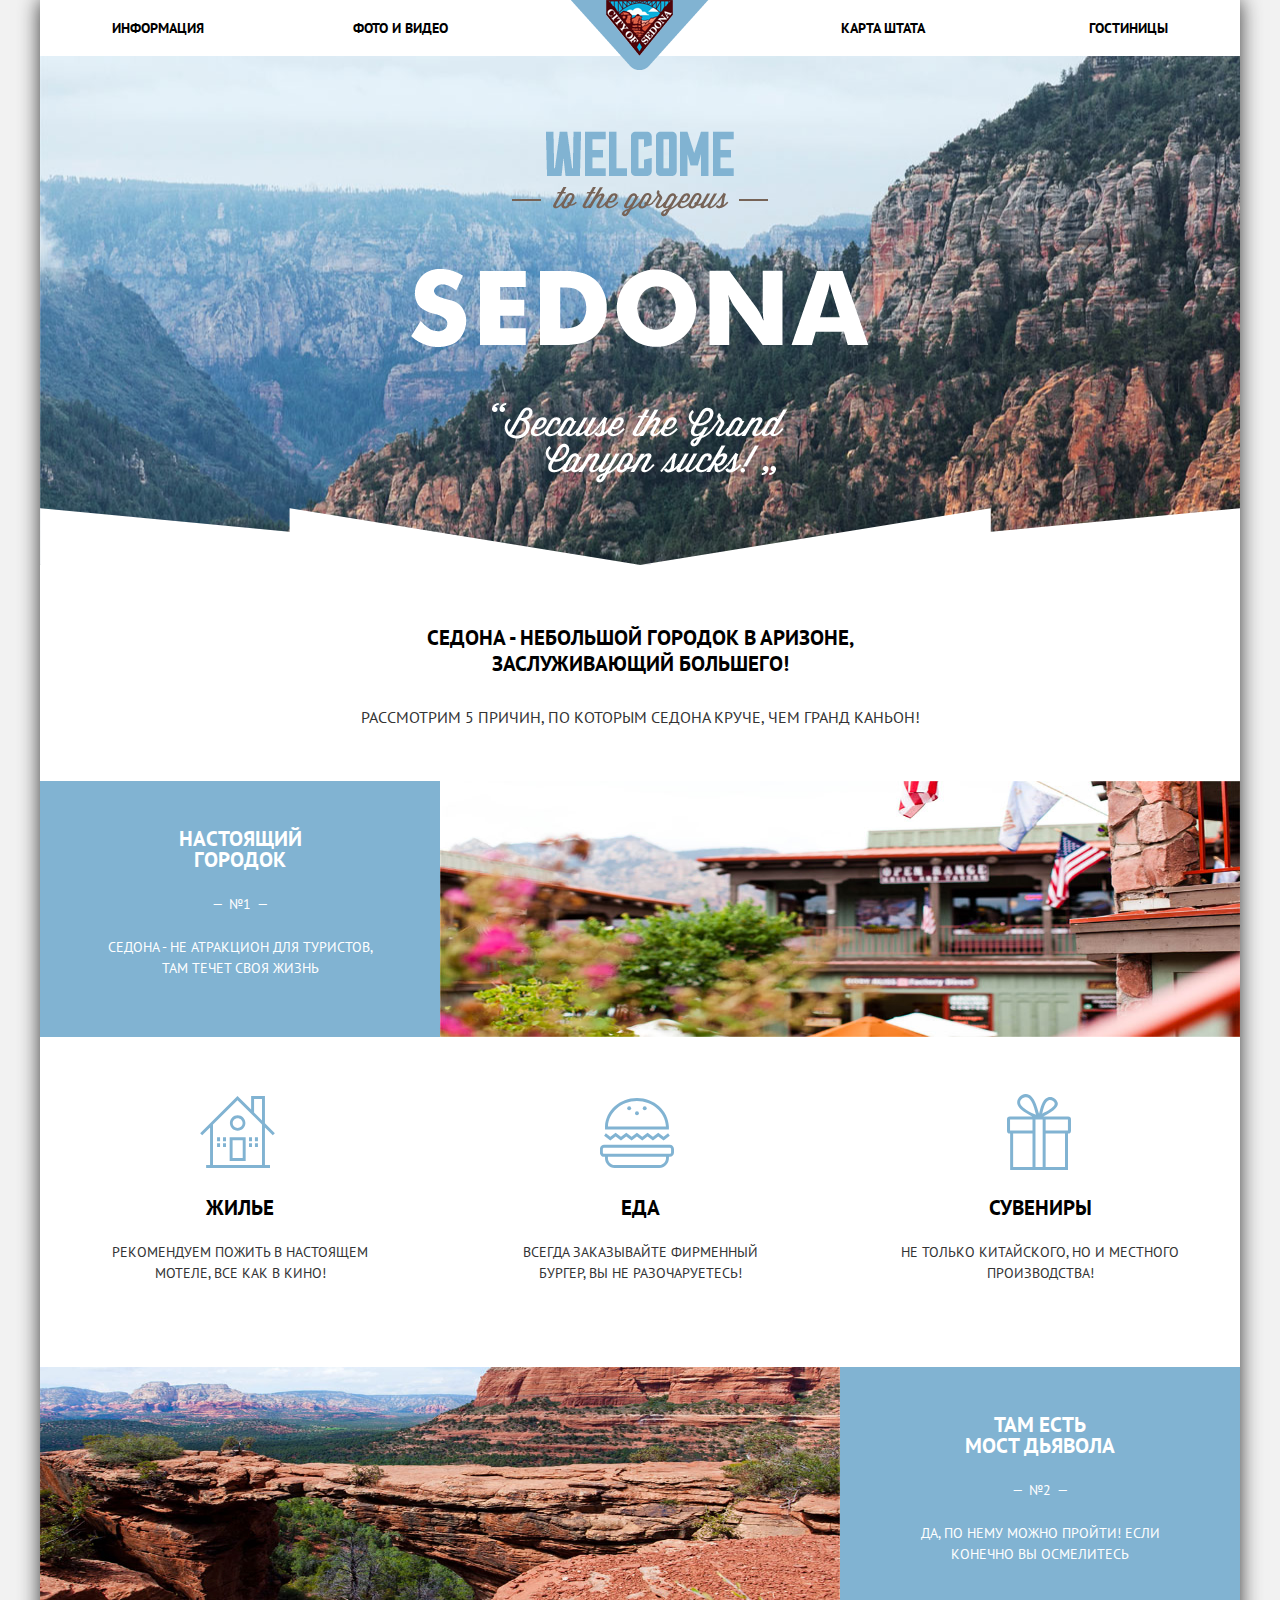
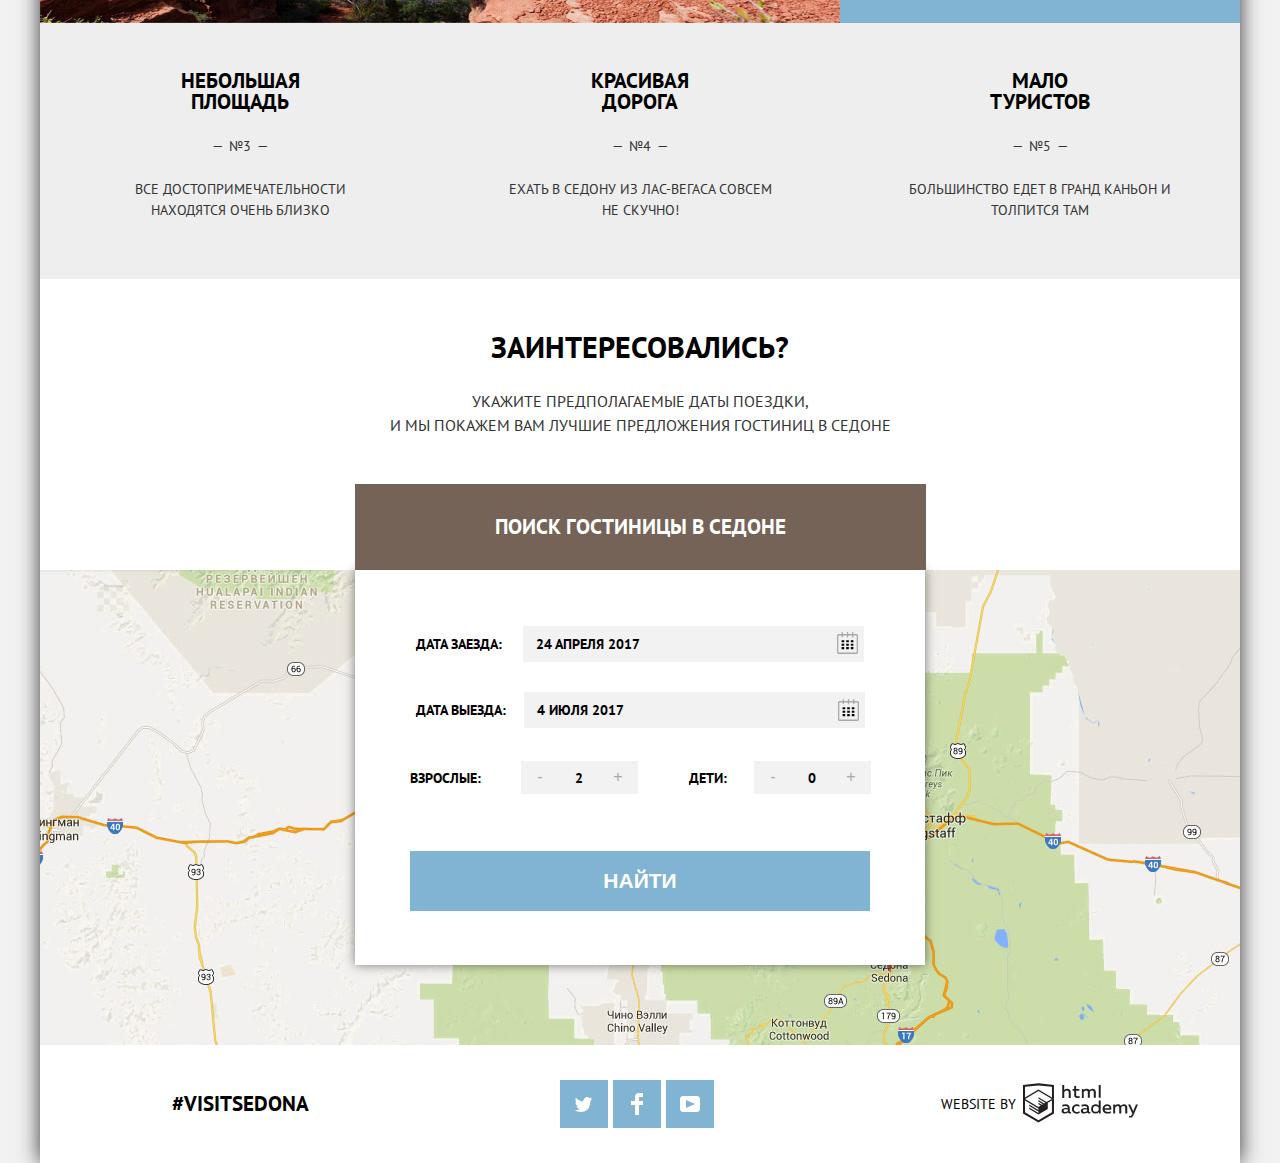
==== index.html @ 823c2bb3 "Исправила ошибки на странице каталога" ====
<!DOCTYPE html>
<html lang="ru">
<html>
    <head>
        <meta charset="utf-8">
        <title>Седона</title>
        <link href="https://fonts.googleapis.com/css?family=PT+Sans:400,700&amp;subset=cyrillic" rel="stylesheet">
        <link href="css/normalize.css" rel="stylesheet">
        <link href="css/style.css" rel="stylesheet">
    </head>
    <body>
        <div class="main-conteiner">
        <header class="main-header">
            <p class="main-logo">
                <a class="logo" href="index.html">
                    <img src="img/logo.png" width="140" height="70" alt="Логотип Седона">
                </a>
            </p>
            <nav class="site-navigation">
                <ul class="site-navigation-list">
                    <li><a href="info.html">Информация</a></li>
                    <li><a  href="foto.html">Фото и видео</a></li>
                    <li><a  href="maps.html">Карта штата</a></li>
                    <li><a href="catalog.html">Гостиницы</a></li>
                </ul>
            </nav>
        </header>
        <main class="main-content-index">
                <section class="banner-index">
                    <h1 class="visually-hidden">Добро пожаловать в Седону</h1>
                    <img src="img/welcome-to-the-sedona.png" width="458" height="352" alt="Добро пожаловать в Седону">
                </section>
                <section class="about-sedona"> 
                     
                         <p class="town">
                        Седона - небольшой городок в Аризоне,
                        заслуживающий большего!
                        </p>
                        <p class="five-reasons">
                        Рассмотрим 5 причин, по которым Седона круче, чем гранд каньон!
                        </p>
                   
                </section>
            </section>               
            <section class="reasons">
                <h2 class="visually-hidden">Причины побывать в Седоне</h2>
            <section class="reason-long-block">
                    <div class="reason-content-block reason-white">
                    
                    <h3 class="reason-name">Наcтоящий <br> городок</h3>
                    <p class="reason-number">&#8212;&#8194;№1&#8194;&#8212;</p>
                    <p class="reason-text">
                    Седона - не атракцион для туристов,
                     там течет своя жизнь
                    </p>
                    
                </div>
                <div class="reason-img-block">
                <img src="img/sedona-town.jpg" width="800" height="256" alt="фото городка Седона">
                </div>
            </section>
            <div class="recommendations-row">
            <section class="recommendation recommendation-accommodation">
                <h3 class="recommendation-name">Жилье</h3> 
                <p class="recommendation-text">
                Рекомендуем пожить в настоящем<br>
                мотеле, все как в кино! 
                </p>
            </section> 
            <section class="recommendation recommendation-food"> 
                <h3 class="recommendation-name">Еда</h3> 
                <p class="recommendation-text">
                  Всегда заказывайте фирменный бургер,
                  вы не разочаруетесь!      
                </p>
            </section>    
            <section class="recommendation recommendation-souvenirs">  
                <h3 class="recommendation-name">Сувениры</h3> 
                <p class="recommendation-text">
                  Не только китайского, но и местного<br>
                  производства!     
                </p>
            </section>
            </div>
            <section class="reason-long-block">
                <div class="reason-img-block">
                <img src="img/bridge.jpg" width="800" height="256" alt="Фото моста дьявола">
                </div>
                <div class="reason-content-block reason-white">
                <h3 class="reason-name">Там есть <br> мост дьявола</h3>
                <p class="reason-number">&#8212;&#8194;№2&#8194;&#8212;</p>
                <p class="reason-text">
                Да, по нему можно пройти! Если конечно
                вы осмелитесь
                </p>
                </div>
            </section>
            <div class="reasons-row">
            <section class="reason-content-block reason-black">
                <h3 class="reason-name">Небольшая <br> площадь</h3>
                <p class="reason-number">&#8212;&#8194;№3&#8194;&#8212;</p>
                <p class="reason-text">
                Все достопримечательности
                находятся  очень близко
                </p>
            </section>
            <section class="reason-content-block reason-black">        
                <h3 class="reason-name">Красивая <br> дорога</h3>
                <p class="reason-number">&#8212;&#8194;№4&#8194;&#8212;</p>
                <p class="reason-text">
                Ехать в Седону из Лас-Вегаса совсем
                не скучно!
                </p>
            </section>
            <section class="reason-content-block reason-black">         
                <h3 class="reason-name">Мало <br> туристов</h3>
                <p class="reason-number">&#8212;&#8194;№5&#8194;&#8212;</p>
                <p class="reason-text">
                Большинство едет в Гранд Каньон и
                толпится там
                </p>
            </section>
            </div>
            </section>
            <section class="hotel-search">
                <div class="hotel-search-block-one">
                <p class="hotel-search-title">Заинтересовались?</p>
                <p class="hotel-search-text">Укажите предполагаемые даты поездки,<br> и мы покажем вам лучшие предложения гостиниц в Седоне</p>
                <a class="hotel-search-button" href="#">Поиск гостиницы в Седоне</a>
                </div>

                
                <div class="hotel-search-block-two">
                <form class="hotel-search-form" action="#" method="get">
                <div class="date-from">
                
                        <label class="hotel-search" for="search-date-from">Дата заезда:</label>
                        <input type="text" id="search-date-from" name="date-from" value="24 апреля 2017">
                        
                        <button class="calendar" type="button">
                        <svg xmlns="http://www.w3.org/2000/svg" width="21" height="22" viewBox="0 0 21 22"><path class="icon-calendar" d="M19.251 2.025h-2.845V.648c0-.381-.294-.689-.656-.689-.363 0-.656.308-.656.689v1.377h-3.938V.648c0-.381-.294-.689-.655-.689-.363 0-.657.308-.657.689v1.377H5.906V.648c0-.381-.294-.689-.656-.689-.363 0-.657.308-.657.689v1.377H1.75C.784 2.025 0 2.847 0 3.862v16.302C0 21.179.784 22 1.75 22h17.501c.966 0 1.749-.821 1.749-1.836V3.862c0-1.015-.783-1.837-1.749-1.837zm.437 18.139a.448.448 0 0 1-.437.459H1.75a.45.45 0 0 1-.438-.459V3.862a.45.45 0 0 1 .438-.459h2.844v1.378c0 .381.294.689.657.689.362 0 .656-.308.656-.689V3.403h3.938v1.378c0 .381.294.689.657.689.361 0 .655-.308.655-.689V3.403h3.938v1.378c0 .381.293.689.656.689.362 0 .656-.308.656-.689V3.403h2.845c.241 0 .437.206.437.459v16.302z"/><path d="M4.594 8.225h2.625v2.066H4.594zM4.594 11.668h2.625v2.067H4.594zM4.594 15.112h2.625v2.066H4.594zM9.188 15.112h2.625v2.066H9.188zM9.188 11.668h2.625v2.067H9.188zM9.188 8.225h2.625v2.066H9.188zM13.781 15.112h2.625v2.066h-2.625zM13.781 11.668h2.625v2.067h-2.625zM13.781 8.225h2.625v2.066h-2.625z"/></svg>
                        </button>
                 </div>   
                    <div class="date-to">
                        <label class="hotel-search" for="search-date-to">Дата выезда:</label>
                        <input type="text" id="search-date-to" name="date-to" value="4 июля 2017">
                        
                         <button class="calendar" type="button">
                        <svg xmlns="http://www.w3.org/2000/svg" width="21" height="22" viewBox="0 0 21 22"><path class="icon-calendar" d="M19.251 2.025h-2.845V.648c0-.381-.294-.689-.656-.689-.363 0-.656.308-.656.689v1.377h-3.938V.648c0-.381-.294-.689-.655-.689-.363 0-.657.308-.657.689v1.377H5.906V.648c0-.381-.294-.689-.656-.689-.363 0-.657.308-.657.689v1.377H1.75C.784 2.025 0 2.847 0 3.862v16.302C0 21.179.784 22 1.75 22h17.501c.966 0 1.749-.821 1.749-1.836V3.862c0-1.015-.783-1.837-1.749-1.837zm.437 18.139a.448.448 0 0 1-.437.459H1.75a.45.45 0 0 1-.438-.459V3.862a.45.45 0 0 1 .438-.459h2.844v1.378c0 .381.294.689.657.689.362 0 .656-.308.656-.689V3.403h3.938v1.378c0 .381.294.689.657.689.361 0 .655-.308.655-.689V3.403h3.938v1.378c0 .381.293.689.656.689.362 0 .656-.308.656-.689V3.403h2.845c.241 0 .437.206.437.459v16.302z"/><path d="M4.594 8.225h2.625v2.066H4.594zM4.594 11.668h2.625v2.067H4.594zM4.594 15.112h2.625v2.066H4.594zM9.188 15.112h2.625v2.066H9.188zM9.188 11.668h2.625v2.067H9.188zM9.188 8.225h2.625v2.066H9.188zM13.781 15.112h2.625v2.066h-2.625zM13.781 11.668h2.625v2.067h-2.625zM13.781 8.225h2.625v2.066h-2.625z"/></svg>
                        </button>
                
                </div>
                <div class="form-quantity">
                    
                        
                        <div class="quantity-block-left">
                        <label class="adults-form" for="adults">Взрослые:</label>
                        <button class="quantity-button">-</button>
                        <input type="text" name="adults-quantity-form" id="adults" value="2">
                        <button class="quantity-button">+</button>
                        </div>

                        <div class="quantity-block-right">
                        <label class="children-form" for="children">Дети:</label>
                        <button class="quantity-button">-</button>
                        <input type="text" name="children-quantity-form" id="children" value="0">
                        <button class="quantity-button">+</button>
                        </div>
                 </div>
                 <div class="form-button">  
                    <button class="search" type="button">Найти</button>
                    </div>
                </form>
                
                
            </section>
        
        </main>
       <footer class="main-footer site-footer">
            <p class="footer-hashtag site-footer-column">
                <a class="hashtag" href="#">#visitsedona</a>
            </p>
            <div class="footer-social site-footer-column">
                <ul class="footer-social-list">
                    <li class="footer-social-list-tw">
                        <a class="social" href="#">
                            <span class="visually-hidden">Твиттер</span>
                            <svg xmlns="http://www.w3.org/2000/svg" xmlns:xlink="http://www.w3.org/1999/xlink" width="17" height="15" viewBox="0 0 17 15"><image overflow="visible" width="17" height="15"/><path class="social-icon" fill="#FFF" d="M10.95.144c1.685-.496 2.984.27 3.577 1.179.673-.231 1.331-.481 2.011-.708a2.345 2.345 0 0 1-.857 1.768c.685.17 1.304-.491 1.304-.491-.169 1-1.006 1.788-1.563 2.024-.231 6.75-3.175 11.217-10.077 11.082h-.446c-.41 0-4.164-.46-4.898-1.887 2.271.196 3.893-.422 4.693-1.177-.96-.3-2.679-.477-2.979-2.95.349.106.564.228 1.19.119C1.705 8.247.374 7.53.448 5.33c.285.328 1.067.536 1.34.472C1.085 5.561-.182 2.442.894.85c1.818 1.854 3.735 3.606 7.152 3.773C8.254 2.33 9.183.793 10.95.144z"/>
                            </svg>
                        </a>
                    </li>
                    <li class="footer-social-list-fb">
                        <a class="social" href="#">
                            <span class="visually-hidden">Фейсбук</span>
                            <svg xmlns="http://www.w3.org/2000/svg" width="12" height="22" viewBox="0 0 12 22"><path class="social-icon" fill="#FFF" d="M12 4V0H8a4 4 0 0 0-4 4v4H0v4h4v10h4V12h4V8H8V4h4z"/>
                            </svg>
                        </a>
                    </li>
                    <li class="footer-social-list-yt">
                        <a class="social" href="#">
                            <span class="visually-hidden">Ютьюб</span>
                            <svg xmlns="http://www.w3.org/2000/svg" xmlns:xlink="http://www.w3.org/1999/xlink" width="20" height="16" viewBox="0 0 20 16"><image overflow="visible" width="20" height="16"/><path class="social-icon" fill="#FFF" d="M17 0H3C1.35 0 0 1.35 0 3v10c0 1.65 1.35 3 3 3h14c1.65 0 3-1.35 3-3V3c0-1.65-1.35-3-3-3zM6.027 11.998V4.002L15.014 8l-8.987 3.998z"/></svg>
                        </a>
                    </li>
                </ul>
            </div>
            <div class="footer-copyright site-footer-column">
                <p class="footer-copyright-content">website by</p>
                <a class="footer-copyright-link" href="https://htmlacademy.ru">
                    <span class="visually-hidden">htmlacademy</span>
                    <svg id="Layer_1" data-name="Layer 1" xmlns="http://www.w3.org/2000/svg" width="115" height="40" viewBox="0 0 108.08 36.85"><title>logo-htmlacademy-small1</title><path class="logo-htmlacademy" d="M44.61,26.88a2,2,0,0,0,.55-0.1v1.33a3.25,3.25,0,0,1-1.18.21,1.67,1.67,0,0,1-1.67-1,4.84,4.84,0,0,1-3.14,1.08c-1.51,0-2.91-.83-2.91-2.55,0-2.13,2-2.79,3.71-2.79a11.08,11.08,0,0,1,2.17.25v-0.3c0-1-.76-1.77-2.19-1.77a7.42,7.42,0,0,0-3,.64v-1.7a10.21,10.21,0,0,1,3.19-.55c2.36,0,3.81,1.12,3.81,3.65v3a0.54,0.54,0,0,0,.49.59h0.17Zm-6.44-1.13A1.35,1.35,0,0,0,39.63,27h0.11a3.39,3.39,0,0,0,2.41-1V24.58a9.72,9.72,0,0,0-1.81-.21c-1,0-2.16.33-2.16,1.38h0Zm12.36-6.11a5,5,0,0,1,2.57.64V22a4.08,4.08,0,0,0-2.3-.7,2.75,2.75,0,1,0,0,5.49,5,5,0,0,0,2.43-.64v1.71a6.27,6.27,0,0,1-2.76.57A4.21,4.21,0,0,1,46,24.51q0-.21,0-0.41a4.32,4.32,0,0,1,4.18-4.46h0.38Zm12.17,7.24a2,2,0,0,0,.55-0.1v1.33a3.25,3.25,0,0,1-1.18.21,1.67,1.67,0,0,1-1.67-1,4.84,4.84,0,0,1-3.14,1.08c-1.51,0-2.91-.83-2.91-2.55,0-2.13,2-2.79,3.71-2.79a11.08,11.08,0,0,1,2.17.25v-0.3c0-1-.76-1.77-2.19-1.77a7.42,7.42,0,0,0-3,.64v-1.7a10.21,10.21,0,0,1,3.19-.55c2.36,0,3.81,1.12,3.81,3.65v3a0.54,0.54,0,0,0,.49.59h0.17Zm-6.44-1.13A1.35,1.35,0,0,0,57.73,27h0.11a3.39,3.39,0,0,0,2.41-1V24.58a9.72,9.72,0,0,0-1.81-.21c-1.06,0-2.16.33-2.16,1.38h0ZM73,16V28.2H71.35V26.88a3.88,3.88,0,0,1-3.19,1.54,4.4,4.4,0,0,1,0-8.78,3.81,3.81,0,0,1,3,1.3V16H73Zm-4.53,5.22a2.76,2.76,0,1,0,0,5.52A2.86,2.86,0,0,0,71.15,25V23A2.91,2.91,0,0,0,68.49,21.27ZM79,19.64c3.31,0,4.46,2.68,3.92,5.09H76.7c0.21,1.5,1.67,2.11,3.19,2.11a6.11,6.11,0,0,0,2.64-.59v1.6a7.14,7.14,0,0,1-3,.57C77,28.42,74.78,27,74.78,24a4.18,4.18,0,0,1,4-4.39H79Zm0.09,1.54a2.28,2.28,0,0,0-2.44,2.1v0.06H81.3A2,2,0,0,0,79.13,21.18Zm5.73,7V19.87h1.65v1a3.81,3.81,0,0,1,2.78-1.27A2.86,2.86,0,0,1,91.89,21a4.12,4.12,0,0,1,2.91-1.33A3.06,3.06,0,0,1,98,23V28.2h-1.9V23.05a1.59,1.59,0,0,0-1.42-1.75H94.42a2.8,2.8,0,0,0-2.07,1.12V28.2h-1.9V23.05A1.59,1.59,0,0,0,89,21.31H88.8a3,3,0,0,0-2.21,1.29v5.63H84.86Zm21.31-8.33h1.9l-3.91,9.46c-0.9,2.17-2.09,2.86-3.35,2.86a4.76,4.76,0,0,1-1.1-.14V30.46a2.86,2.86,0,0,0,.85.12c0.9,0,1.58-.64,2.07-1.9l0.17-.42-4-8.4h2l2.86,6.29ZM38.73,1.46V6.22a3.81,3.81,0,0,1,2.7-1.14,3.25,3.25,0,0,1,3.44,3.4v5.15H43V8.72a1.81,1.81,0,0,0-1.61-2h-0.3a2.93,2.93,0,0,0-2.32,1.39v5.52h-1.9V1.46h1.9ZM49.94,2.31v3h3V6.91h-3v3.81c0,1.1.5,1.46,1.58,1.46a4.49,4.49,0,0,0,1.69-.33v1.6A6.8,6.8,0,0,1,51,13.8a2.55,2.55,0,0,1-2.86-2.74V6.89H46.58V5.26h1.5V2.74Zm5.4,11.31V5.28H57v1A3.81,3.81,0,0,1,59.77,5a2.86,2.86,0,0,1,2.6,1.33A4.12,4.12,0,0,1,65.28,5,3.06,3.06,0,0,1,68.44,8.4v5.21h-1.9V8.46a1.59,1.59,0,0,0-1.42-1.75H64.89a2.8,2.8,0,0,0-2.07,1.12v5.78h-1.9V8.46A1.59,1.59,0,0,0,59.5,6.71H59.27A3,3,0,0,0,57.06,8v5.63H55.34ZM71.17,1.45H73V13.6H71.17V1.45ZM14.71,0H14.55L0,1.54V28.21l14.55,8.66,14.55-8.66V1.54Zm12.5,27.1L14.55,34.64,1.9,27.12V16.18l12.59,7.5V25L5.86,19.9v1.31l8.68,5.21v1.39L5.87,22.65V24l8.68,5.21,8.75-5.24V18.31L27.2,16V27.12Zm0-12.53-3.48,2-1.6,1L14.51,13v1.31L21,18.23H21l-0.14.09-1,.54-5.37-3.2V17l4.24,2.52-1,.67-3.2-1.9v1.31l2.1,1.24L14.5,22.1,2,14.65,14.51,7.11Zm0-1.32L14.49,5.76,1.91,13.25v-10L14.56,1.92,27.21,3.25v10h0Z" transform="translate(0 -0.02)" fill="#231f20"/>
                    </svg>
                </a>
                
            </div>
        </footer>
    </div>
  </body>
</html>
---- css/style.css ----
body {
    margin: 0;
    padding: 0;

	font-family: 'PT Sans', 'Arial', sans-serif;
	font-size: 14рх;
	line-height: 18px;
	font-weight: 400;
	color: rgb(51, 51, 51);
	text-transform: uppercase;
	text-align: center;

	background-color: rgb(242, 242, 242);
}

a {
    text-decoration: none;
}

img {
  max-width: 100%;
  /*height: auto;*/
  margin: 0;
  padding: 0;
}

.main-conteiner {
    width: 1200px;
    margin: 0 auto;
    position: relative;
    background-color: rgb(255, 255, 255);
    box-shadow: 0 0 20px 0 rgb(51, 51, 51)
 }

 .catalog-conteiner {
    width: 1200px;
    margin: 0 auto;
    background-color: rgb(255, 255, 255);
    box-shadow: 0 0 20px 0 rgb(51, 51, 51)
 }

.visually-hidden {
	position: absolute;
	width: 1px;
	height: 1px;
	margin: -1px;
	border: 0;
	padding: 0;
	clip: rect(0 0 0 0);
	overflow: hidden;
}

/*index*/
/*header*/
.main-logo {
    width: 138px;
    position: absolute;
    top: 0;
    left: 0;
    right: 0;
    margin: 0 auto;
    z-index: 3;
  } 

.site-navigation {
    font-size: 14px;
    line-height: 21px;
    font-weight: 700;
    color: rgb(0, 0, 0);

    background-color: rgb(255, 255, 255);
}

.site-navigation-list {
	display: flex;
	flex-wrap: wrap;
	justify-content: center;
	align-items: center;
	margin: 0;
	padding: 0 6%;
	font-size: 0;
	list-style: none;
}

.site-navigation-list li {
	display: flex;
	justify-content: center;
	align-items: center;
	font-size: 14px;
	width: 20%;
   height: 56px;
}

.site-navigation-list li:nth-child(2) {
	margin-right: 20%;

}

.site-navigation-list li:nth-child(1),
.site-navigation-list li:nth-child(2) {
	justify-content: flex-start;
}

.site-navigation-list li:nth-child(3),
.site-navigation-list li:nth-child(4) {
	justify-content: flex-end;
}

.site-navigation-list li:nth-child(2) a {
    margin-left: 30px;
}

.site-navigation-list li:nth-child(3) a {
	margin-right: 32px;
}

.site-navigation-list a {
   color: rgb(0, 0, 0);
}


.site-navigation-list a:hover {
	color: rgb(129, 179, 210);
}

.site-navigation-list a:focus {
	color: rgb(129, 179, 210);
}

.site-navigation-list a:active {
    color: rgba(0, 0, 0, 0.5);
}

.menu-item-current a,
.menu-item-current a:hover,
.menu-item-current a:focus,
.menu-item-current a:active {
	color: rgb(118, 99, 87);
}

/*main*/
.main-content-index {
    background-color: rgb(255, 255, 255);
    margin: 0;
}

.banner-index {
	
    position: relative;
    background-image: url("../img/background-index.jpg");
    height: 509px;
    background-color: rgb(129, 179, 210);
    background-position: center;
    background-repeat: no-repeat;
    margin: 0;
	padding: 0;
}

.banner-index img {
	width: 458px;
	height: 352px;
	margin-top: 75px;
}

.banner-index::after {
	content: "";
  
  position: absolute;
  bottom: 0;
  left: 0;
  right: 0;
  margin: 0 auto;
  z-index: 1;
    
  width: 100%;
  height: 57px;
  
  background-image: url("../img/banner-mask.png");
  background-repeat: no-repeat;
  background-position: 0 0;
  
  opacity: 1;
}

.about-sedona {
	display: flex;
	flex-direction: column;
	justify-content: center;
	align-items: center;
	width: 100%;
    background-color: rgb(255, 255, 255);
    padding-top: 60px;
    padding-bottom: 55px;
    padding-right: 300px;
    padding-left: 300px;
    box-sizing: border-box;
   }

.town {
	font-size: 21px;
    line-height: 26px;
    font-weight: 700;
    color: rgb(0, 0, 0);
    margin: 0;
    padding: 0;
    padding-bottom: 31px;
}

.five-reasons {
	margin: 0;
}

.reason-long-block {
	display: flex;
	justify-content: center;
	align-items: center;
	margin: 0;

	padding: 0;
}	

.reason-content-block {
	display: flex;
	flex-direction: column;
	justify-content: center;
	align-items: center;
	margin: 0;
	padding-top: 47px;
	padding-bottom: 47px;
	padding-right: 60px;
	padding-left: 60px;
	width: 400px;
	box-sizing: border-box;

 }

 .reason-number {
 	padding: 0;
 	padding-top: 24px;
 	padding-bottom: 22px;
 }

 .reason-text {
 	margin: 0;
 	padding-bottom: 11px;
 }

.reason-img-block {
	margin: 0;
	padding: 0;
	width: 800px;
	vertical-align: middle;
	width: 800px;
	height: 256px;
}

.reasons-row {
	display: flex;
	justify-content: center;
	align-items: center;
	
}

.reason-white {
	color: rgb(255, 255, 255);
	background-color: rgb(129, 179, 210);
}

.reason-black {
	color: rgb(51, 51, 51);
	background-color: rgb(238, 238, 238);
}

.reason-content-block h3 {
    font-size: 21px;
    line-height: 21px;
    font-weight: 700;
    margin: 0;
}

.reason-black h3 {
	color: rgb(0, 0, 0);
}

.reason-number {
	margin: 0;
	
}

.reason-content-block p {
    font-size: 14px;
    line-height: 21px;
    font-weight: 400;
}

.recommendations-row {
	display: flex;
	justify-content: center;
	align-items: center;
	
	background-color: rgb(255, 255, 255);
}

.recommendation {
	display: flex;
	flex-direction: column;
	justify-content: center;
	align-items: center;
	width: 400px;
	box-sizing: border-box;
	padding-top: 158px;
	padding-bottom: 83px;
	padding-right: 58px;
	padding-left: 58px;
	position: relative;
	
 }

.recommendation h3 {
	
    font-size: 21px;
    line-height: 26px;
    font-weight: 700;
    color: rgb(0, 0, 0);
    margin: 0;
    padding-bottom: 21px;
   
}

.recommendation p {
    font-size: 14px;
    line-height: 21px;
    font-weight: 400;
    color: rgb(51, 51, 51);
    margin: 0;
   
}

.recommendation::before {
	content: "";

    position: absolute;
    top: 57px;
    left: 0;
    right: 0;
    margin: 0 auto;

    width: 80px;
    height: 80px;

  background-repeat: no-repeat;
  background-color:  rgb(255, 255, 255);
}

.recommendation-accommodation::before {
	background-image: url(../img/icon-1.svg);
	margin-top: 2px;
}

.recommendation-food::before {
	background-image: url(../img/icon-3.svg);
	margin-top: 4px;
}

.recommendation-souvenirs::before {
	background-image: url(../img/icon-2.svg);
	margin-left: 167px;
}


/*блок вызова выпадающего меню*/
.hotel-search-block-one {
	display: flex;
	flex-direction: column;
	min-height: 290px;
	margin: 0;
	padding: 0;	
}

.hotel-search-form {
	box-shadow: 0 0 10px rgba(0,0,0,0.5);
}

.hotel-search-title {
	font-size: 30px;
    line-height: 36px;
    font-weight: 700;
	color: rgb(0, 0, 0);
	margin: 0;
	padding-top: 50px;
	padding-bottom: 0;
	
}

.hotel-search-text {
	line-height: 24px;
	margin: 0;
	padding-top: 24px;
	padding-bottom: 47px;

}

.hotel-search-button {
	display: inline-block;
	font-size: 21px;
	line-height: 26px;
	font-weight: 700;
    color: rgb(255, 255, 255);
    background-color: rgb(118, 99, 87);
    padding: 30px 140px; 
    margin: 0 auto;
   
   }

.hotel-search-button:hover {
	background-color: rgb(96, 78, 67);
} 

.hotel-search-button:focus {
	background-color: rgb(96, 78, 67);
} 

.hotel-search-button:active {
	background-color: rgb(80, 62, 51);
}


/*выпадающая форма*/
.hotel-search-block-two {
	background-image: url(../img/map.jpg);
	background-repeat: no-repeat;
	height: 593px;
	margin: 0;
	
}

.hotel-search-form {
	display: flex;
	flex-direction: column;
	justify-content: center;
	align-items: center;
	width: 570px;
	background-color: rgb(255, 255, 255);
	margin: 0 auto;
	padding: 54px;
	padding-top: 56px;
	box-sizing: border-box;
}

.form-button .search {
	color: rgb(255, 255, 255);
	font-size: 21px;
	line-height: 26px;
	font-weight: 700;
	text-transform: uppercase;
	background-color: rgb(129, 179, 210);
    width: 460px;
    height: 60px;
    border: 0;
    margin: 0;
   
}

.form-button .search:hover {
	color: rgb(255, 255, 255);
	background-color: rgb(102, 158, 192);
    width: 430px;
    height: 60px;
    border: transparent;
}

.form-button .search:focus {
	color: rgb(255, 255, 255);
	background-color: rgb(102, 158, 192);
    width: 430px;
    height: 60px;
    border: transparent;
}

.form-button .search:active {
	color: rgba(255, 255, 255, 0.5);
	background-color: rgb(84, 150, 189);
    width: 430px;
    height: 60px;
    border: transparent;
}

.date-from input,
.date-to input {
	width: 341px;
	height: 36px;
    font: inherit;
    font-size: 14px;
    line-height: 26px;
    font-weight: 700;
    color: rgb(0, 0, 0);

    border: none;
}

.date-to {
	position: relative;
	padding-top: 30px;
    padding-bottom: 33px;
}

.form-quantity {
	display: flex;
	padding-bottom: 57px;
}

.hotel-search-form label {
	 font: inherit;
    font-size: 14px;
    line-height: 26px;
    font-weight: 700;
    color: rgb(0, 0, 0);
}

.hotel-search-form input[type="text"] {
	font: inherit;
	font-size: 14px;
	line-height: 26px;
	font-weight: 700;
	text-transform: uppercase;
    color: rgb(0, 0, 0);
    padding-left: 13px;
    box-sizing: border-box;

	background-color: rgb(242, 242, 242);
	
}

.date-from {
	position: relative;
	margin: 0;
}

.date-from label {
	padding-right: 17px;
}

.date-to label {
	padding-right: 14px;
}

.date-from button {
	width: 21px;
    height: 22px;
    background-color: transparent;
    border: transparent;
    position: absolute;
    right: 12px;
    top: 5px;
}


.date-to button {
	width: 21px;
    height: 22px;
    background-color: transparent;
    border: transparent;
    position: absolute;
    right: 12px;
    top: 36px;
}

.hotel-search-form input[type="text"]:hover {
    font: inherit;
    font-weight: 700;
    line-height: 26px;
    text-transform: uppercase;
    color: rgb(0, 0, 0);

    background-color: rgb(235, 235, 235);
    border: transparent;
}

.hotel-search-form input[type="text"]:focus {
    font: inherit;
    font-weight: 700;
    line-height: 26px;
    text-transform: uppercase;
    color: rgb(0, 0, 0);

    background-color: rgb(235, 235, 235);
    border: transparent;
}

.hotel-search-form input[type="text"]:active {
    font: inherit;
    line-height: 26px;
    font-weight: 700;
    text-transform: uppercase;
    color: rgb(0, 0, 0);

    background-color: rgb(255, 255, 255);
    border: 2px solid rgb(229, 229, 229);
}

.form-quantity input {
    width: 39px;
    height: 33px;
    border: none;
    background-color: rgb(242, 242, 242); 
    margin: 0;
}

.form-quantity:hover input,
.form-quantity:focus input,
.form-quantity:active input {
	background-color: rgb(242, 242, 242);
	border: none; 
}

.form-quantity input[type="text"] {
	padding: 0;
	text-align: center;
}

.form-quantity button {
	width: 39px;
    height: 33px;
    border: none;
    background-color: rgb(242, 242, 242);
    margin: 0;
}

.hotel-search-form {
	width: 570px;
	/*min-height: 395px;*/
	margin: 0 auto;

	background-color: rgb(255, 255, 255)
}

.date-from input {
	margin: 0;
	padding: 0
}

.date-to input {
	margin: 0;
	padding: 0;
}


.calendar .icon-calendar {
	fill: rgb(169, 169, 169);
}

.calendar:hover .icon-calendar {
	fill: rgb(0, 0, 0);
}

.calendar:focus .icon-calendar {
	fill: rgb(0, 0, 0);
}

.calendar:active .icon-calendar {
	fill: rgb(129, 179, 210);
}

.form-quantity button {
	color: rgb(169, 169, 169);
}

.form-quantity button:hover {
	color: rgb(0, 0, 0);
}

.form-quantity button:focus {
	color: rgb(0, 0, 0);
}

.form-quantity button:active {
	color: rgb(129, 179, 210);
}

.quantity-block-left {
	display: flex;
	justify-content: center;
	align-items: center;
}

.quantity-block-right {
	display: flex;
	justify-content: center;
	align-items: center;
}

.quantity-block-left label {
    padding-right: 40px;
}

.quantity-block-right label {
	padding-right: 27px;
	padding-left: 51px;
}


/*footer*/
.main-footer {
	position: absolute;
	bottom: 0;
	left: 0;
    right: 0;
    margin: 0 auto;
	
}

.site-footer {
	display: flex;
	justify-content: center;
	align-items: center;
	margin: 0;
	padding: 0;
    color: rgba(0, 0, 0);
    background-color:  rgb(255, 255, 255);
    padding-top: 35px;
    padding-bottom: 35px;
    box-sizing: border-box;
}

.footer-hashtag {
	margin: 0;
}

.footer-hashtag a {
	color: rgb(0, 0, 0);
	font-size: 21px;
	line-height: 26px;
	font-weight: 700;
}

.footer-hashtag a:hover {
	color: rgb(0, 0, 0);
}

.footer-hashtag a:focus {
	color: rgb(0, 0, 0);
}

.footer-hashtag a:active {
	color: rgb(0, 0, 0);
}

.footer-social ul {
   list-style: none;
}

.site-footer-column {
	width: 33%;
}

.footer-social-list {
	display: flex;
	justify-content: center;
	align-items: center;
	margin: 0;
	padding: 0;
}

.social {
	display: flex;
	justify-content: center;
	align-items: center;
	background-color: rgb(129, 179, 210);
    width: 48px;
    height: 48px;
    border: none;
  }

.social-icon {
	fill: rgb(255, 255, 255);
	
}

.social:hover {
    background-color: rgb(102, 158, 192);
}

.social:hover .social-icon {
	fill: rgb(255, 255, 255);
}

.social:focus {
    background-color: rgb(102, 158, 192);
}

.social:focus .social-icon {
	fill: rgb(255, 255, 255);
}

.social:active {
	background-color: rgb(84, 150, 189);
}

.social:active .social-icon {
	fill: rgb(136, 182, 209);
}

.footer-social-list li:nth-child(2) {
	padding-left: 5px;
	padding-right: 5px;
}


.footer-copyright {
	display: flex;
	flex-direction: row;
	justify-content: center;
	align-items: center;
	margin: 0;
	padding: 0;
	margin-left: 7px;
}

.footer-copyright-content {
	font-size: 14px;
	line-height: 26px;
	font-weight: 400;
	margin: 0;
	padding-right: 7px;
}

.logo-htmlacademy {
	fill: rgb(35, 31, 32);
}

.footer-copyright-link:hover .logo-htmlacademy {
	fill: rgb(129, 179, 210);
}

.footer-copyright-link:focus .logo-htmlacademy {
	fill: rgb(129, 179, 210);
}

.footer-copyright-link:active .logo-htmlacademy {
	fill: rgb(189, 187, 181);
}

/*catalog*/
/*фильтры для поиска гостиницы*/
.hotels-filters {
    color: rgb(255, 255, 255);

    background-image: url("../img/background-catalog.jpg");
    height: 217px;
    background-color: rgb(129, 179, 210);
    background-position: center;
    background-repeat: no-repeat;
}

.hotels-filters input[type="checkbox"] {
	display: none;
}

.hotels-filters input[type="checkbox"] + label {
	position: relative;
	cursor: pointer;
	display: flex;
	padding-left: 40px;
	box-sizing: border-box;
	padding-bottom: 25px;
}

.filter-infrastructure legend,
.filter-type-of-accommodation legend {
	padding-bottom: 26px;
	text-align: left;
}

.hotels-filters input[type="checkbox"] + label::before {
	content: "";
	position: absolute;
	top: 0;
	left: 0;
	width: 23px;
	height: 23px;
	background-image: url(../img/checkbox-off.svg);
	background-repeat: no-repeat;
	
}

.hotels-filters input[type="checkbox"]:checked + label::before {
	content: "";
	display: block;
	position: absolute;
	top: 0;
	left: 0;
	width: 27px;
	height: 23px;
	background-image: url(../img/checkbox-on.svg);
	background-repeat: no-repeat;
	
}

.filter {
	display: flex;
	justify-content: flex-start;
	align-items: center;
	margin: 0;
	padding-top: 26px;
	padding-bottom: 30px;
	padding-right: 73px;
	padding-left: 73px;
	box-sizing: border-box;
}

.filter-infrastructure {
	/*display: flex;
	flex-direction: column;*/
	width: 255px;
	margin: 0;
	padding: 0;
}

.filter-type-of-accommodation {
	width: 486px;
	margin: 0;
	padding: 0;
}

.filter-column-left li {
	list-style: none;
	font: inherit;
   
}

.filter-column-center li {
	list-style: none;
	font: inherit;
	
}

.filter-column-left,
.filter-column-center {
	margin: 0;
	padding: 0;
}

.filter fieldset{
	border: transparent;
}

.filter legend {
    font: inherit;
    font-weight: 600;
    font-size: 16px;
    line-height: 21px;
   }

.filter label {
	font: inherit;
    font-size: 14px;
    line-height: 21px;
    font-weight: 400;
}



.filter-option input:hover,
.filter input:focus,
.filter input:active {
    color: rgb(129, 179, 210);
}

.filter-option input:disabled {
   color: rgb(106, 106, 106);
}

.filter-range {
  width: 320px;
  margin: 0; 
  padding: 0;
  color: rgb(255, 255, 255);
  text-transform: uppercase;
  margin-bottom: 25px;
}

.filter-range input[type="text"] + label {
	text-align: center;
	vertical-align: middle;
}

.filter-range legend {
	text-align: left;
}

.filter-range-title {
  margin-bottom: 9px;

  font-weight: 600;
  font-size: 16px;
  line-height: 21px;
}

.filter-range-price-controls {
  position: relative;
  
  height: 34px;
  margin-bottom: 20px;

  font-size: 0;

  border: 2px solid rgb(255, 255, 255);;
  border-radius: 2px;
}

.filter-range-price-controls::after {
  content: "";
  position: absolute;
  top: 50%;
  left: 50%;

  width: 2px;
  height: 22px;

  background: rgb(255, 255, 255);
  transform: translate(-50%, -50%);
}

.filter-range-price-controls label {
  display: inline-block;

  font-size: 14px;
  line-height: 38px;
  vertical-align: middle;
  
  cursor: pointer;
}

.filter-range-price-controls .min-price,
.filter-range-price-controls .max-price {
  width: 90px;
  padding-left: 65px;
}

.filter-range-price-controls input {
  width: 50px;
  margin: 0;

  color: inherit;
  font: inherit;

  background: none;
  border: none;
}

.filter-range-range-controls {
  position: relative;

  margin-bottom: 32px;
}

.filter-range-range-controls .scale {
  height: 2px;

  background: rgba(255, 255, 255, 0.3);
}

.filter-range-range-controls .bar {
  width: 80%;
  height: 2px;

  background: rgb(255, 255, 255);
}

.range-toggle {
  position: absolute;
  top: -9px;

  width: 4px;
  height: 4px;

  background: rgb(171, 171, 171);
  border: 8px solid rgb(255, 255, 255);
  border-radius: 50%;
  box-shadow: 0 2px 1px 0 rgba(0, 1, 1, 0.2);
  cursor: pointer;
}

.range-toggle:hover {
  background: rgb(28, 79, 128)
}

.range-toggle-min {
  left: 0;
}

.range-toggle-max {
  left: 80%;
}

.filter-range-btn-transparent {
  display: block;
  margin: 0 auto;
  padding: 6px 30px;

  font-size: 14px;
  line-height: 20px;
  color: rgb(255, 255, 255);

  text-transform: uppercase;

  background: transparent;
  border: 2px solid rgb(255, 255, 255);

  border-radius: 2px;
  cursor: pointer;
}

.filter-range-btn-transparent:hover {
  color:  rgb(0, 0, 0);

  background: rgb(255, 255, 255);
}

 


/*блок с результатами поиска гостиницы*/
/*маленький фильтр для результатов поиска*/
.results-filters {
	display: flex;
	flex-direction: row;
    justify-content: center;
	align-items: center;
	padding-top: 30px;
	padding-bottom: 30px;
	padding-right: 6%;
	padding-left: 6%;
	color: rgb(0, 0, 0);
    background-color: rgb(255, 255, 255);
    margin: 0;
    border-bottom: 1px solid rgb(235, 235, 235);

}

.results-filters-block-one {
	display: flex;
	justify-content: flex-start;
	align-items: center;
	width: 280px;
}

.results {
	font-size: 21px;
	line-height: 26px;
	font-weight: 700;
}

.results-filters-block-one p {
	margin: 0;
}

.sorting {
	font-size: 12px;
	line-height: 18px;
	padding-left: 50px;
	
}

.results-filters-block-two {

	width: 538px;
    
}

.results-filters-block-two ul {
	display: flex;
	flex-direction: row;
	justify-content: flex-start;
	list-style: none;
	margin: 0;
	padding: 0;
	
}

.results-filters-list li:nth-child(2) {
	margin-right: 31px;
	margin-left: 31px;
}

.results-filters-list li {
	font-size: 12px;
	line-height: 18px;
}

.results-filters-current {
	color: rgb(129, 179, 210);
	border: none;
}

.results-filters-link a {
	text-decoration: none;
	color: rgba(0, 0, 0, 0.5);
	border-bottom: 1px dotted rgb(129, 179, 210);
}

.results-filters-link a:hover {
	text-decoration: none;
	color: rgb(129, 179, 210);
	border-bottom: 1px dotted rgb(129, 179, 210);
}

.results-filters-link a:focus {
	text-decoration: none;
	color: rgb(129, 179, 210);
	border-bottom: 1px dotted rgb(129, 179, 210);
}

.results-filters-link a:active {
	color: rgb(0, 0, 0);
	border: transparent;
}

.results-filters-block-three {
	width: 241px;
	
}

.results-filters-block-three ul {
	display: flex;
	justify-content: flex-end;
	align-items: center;
	list-style: none;
	margin: 0;
	padding: 0;
}

.results-filters-triangular-button li:first-child {
	margin-right: 10px;
}

.triangular-button .icon-dir {
   fill: rgb(202, 202, 202);
}

.triangular-button:hover .icon-dir {
   fill: rgb(0, 0, 0);
}

.triangular-button:focus .icon-dir {
   fill: rgb(0, 0, 0);
}

.triangular-button:active .icon-dir{
    fill: rgb(129, 179, 210);
}

.triangular-button-current .icon-dir,
.triangular-button-current:hover .icon-dir,
.triangular-button-current:focus .icon-dir,
.triangular-button-current:active .icon-dir {
   fill:  rgb(129, 179, 210);
}


/*карточки отелей*/
.hotels-search-results {
	background-color: rgb(255, 255, 255);
}

.hotel-description {
	display: flex;
	justify-content: flex-start;
	align-items: center;
	margin: 0;
	padding-right: 6%;
	padding-left: 6%;
	border-bottom: 1px solid rgb(235, 235, 235);
	font: inherit;
	box-sizing: border-box;

}

.hotels-search-results article:first-child {
    border-top: 1px solid rgb(235, 235, 235);
}

.hotel-description-img {
	width: 165px;
	padding-top: 30px;
	padding-bottom: 30px;
}

.hotel-description-img img {
	width: 135px;
	height: 90px;
	display: flex;
	justify-content: flex-start;
	align-items: center;
}

.text-row-one span {
	margin: 0;
	padding-left: 39px;
}

.text-row-two span {
	margin: 0;
	padding-left: 65px;
}

.text-row-three span {
	margin: 0;
	padding-left: 23px;
}

.hotel-description-content {
	width: 780px;
	display: flex;
	flex-direction: column;
    justify-content: flex-start;
    box-sizing: border-box;
    
}

.hotel-description-title {
	font-size: 21px;
	line-height: 26px;
	font-weight: 700;
	color: rgb(0, 0, 0);
	margin: 0;
	display: flex;
	justify-content: flex-start;
	align-items: center;
	
 }

.hotel-description-text {
	font-size: 14px;
	line-height: 21px;
	font-weight: 400;
	margin: 0;
	padding: 0;
	display: flex;
	flex-direction: row;
	justify-content: flex-start;
	align-items: center;
    padding-top:7px;
	padding-bottom: 17px;
}

.hotel-description-title a {
    color: rgb(0, 0, 0);
}

.hotel-description-title a:hover {
    color: rgb(129, 179, 210);
}

.hotel-description-title a:focus {
    color: rgb(129, 179, 210);
}

.hotel-description-title a:active {
    color: rgba(0, 0, 0, 0.5);
}

.hotel-description-buttons-block {
	font-size: 14px;
	line-height: 21px;
	font-weight: 700;
	margin: 0;    
	border: none;
	display: flex;
	justify-content: flex-start;
	align-items: center;
	margin-bottom: 8px;
}

.read-more {
	display: inline-block;
	padding: 3px 17px;
	margin: 0;
	margin-right: 5px;
	color: rgb(255, 255, 255);
	background-color: rgb(118, 99, 87);
	
}

.read-more:hover {
	color: rgb(255, 255, 255);
    background-color: rgb(102, 158, 192);
}

.read-more:focus {
	color: rgb(255, 255, 255);
    background-color: rgb(102, 158, 192);
}

.read-more:active {
	color: rgba(255, 255, 255, 0.5);
	background-color: rgb(84, 150, 189);
}

.book-it {
	display: inline-block;
	padding: 3px 17px;
	color: rgb(255, 255, 255);
    background-color: rgb(129, 179, 210);
}

.book-it:hover {
	color: rgb(255, 255, 255);
	background-color: rgb(96, 78, 67);
}

.book-it:focus {
	color: rgb(255, 255, 255);
	background-color: rgb(96, 78, 67);
}

.book-it:active {
	color: rgba(255, 255, 255, 0.5);
	background-color: rgb(80, 62, 51);
}

.hotel-description-raiting {
	width: 112px;
	padding-top: 30px;
	padding-bottom: : 30px;

	}

.stars {
	margin: 0;
		
	}

.row-one-stars {
    background: url("../img/star.svg");
    
    background-position: right;
    background-repeat: repeat-x;
    width: 72px;
    height: 17px;
    margin-left: 40px;   
}

.row-two-stars {
    background: url("../img/star.svg");
    
    background-position: right;
    background-repeat: repeat-x;
    width: 52px;
    height: 17px;
    margin-left: 60px;
}

.row-three-stars {
	background: url("../img/star.svg");
    
    background-position: right;
    background-repeat: repeat-x;
    width: 34px;
    height: 17px;
    margin-left: 78px;
   
}

.raiting {
	font-size: 14px;
	line-height: 21px;
	font-weight: 400;
	color: rgb(102, 102, 102);
	background-color: rgb(242, 242, 242);
	margin: 0;
	
}
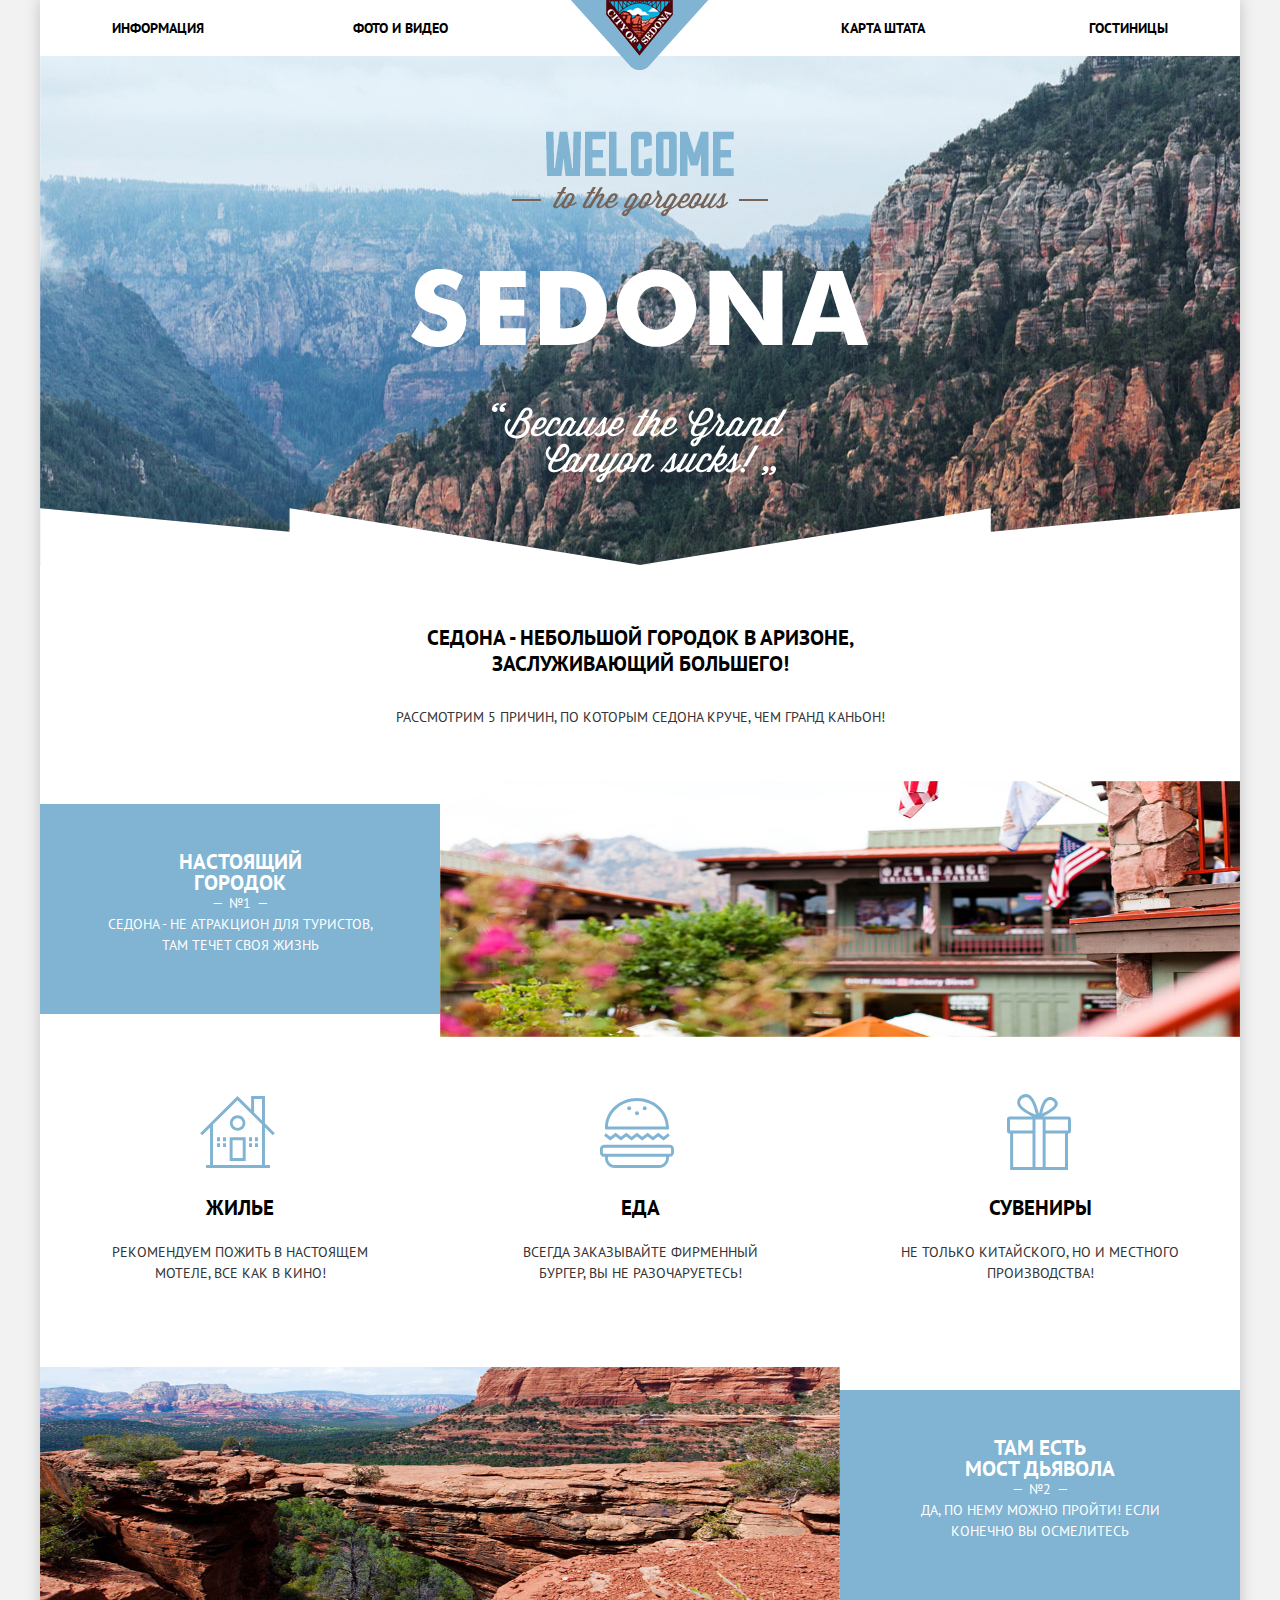
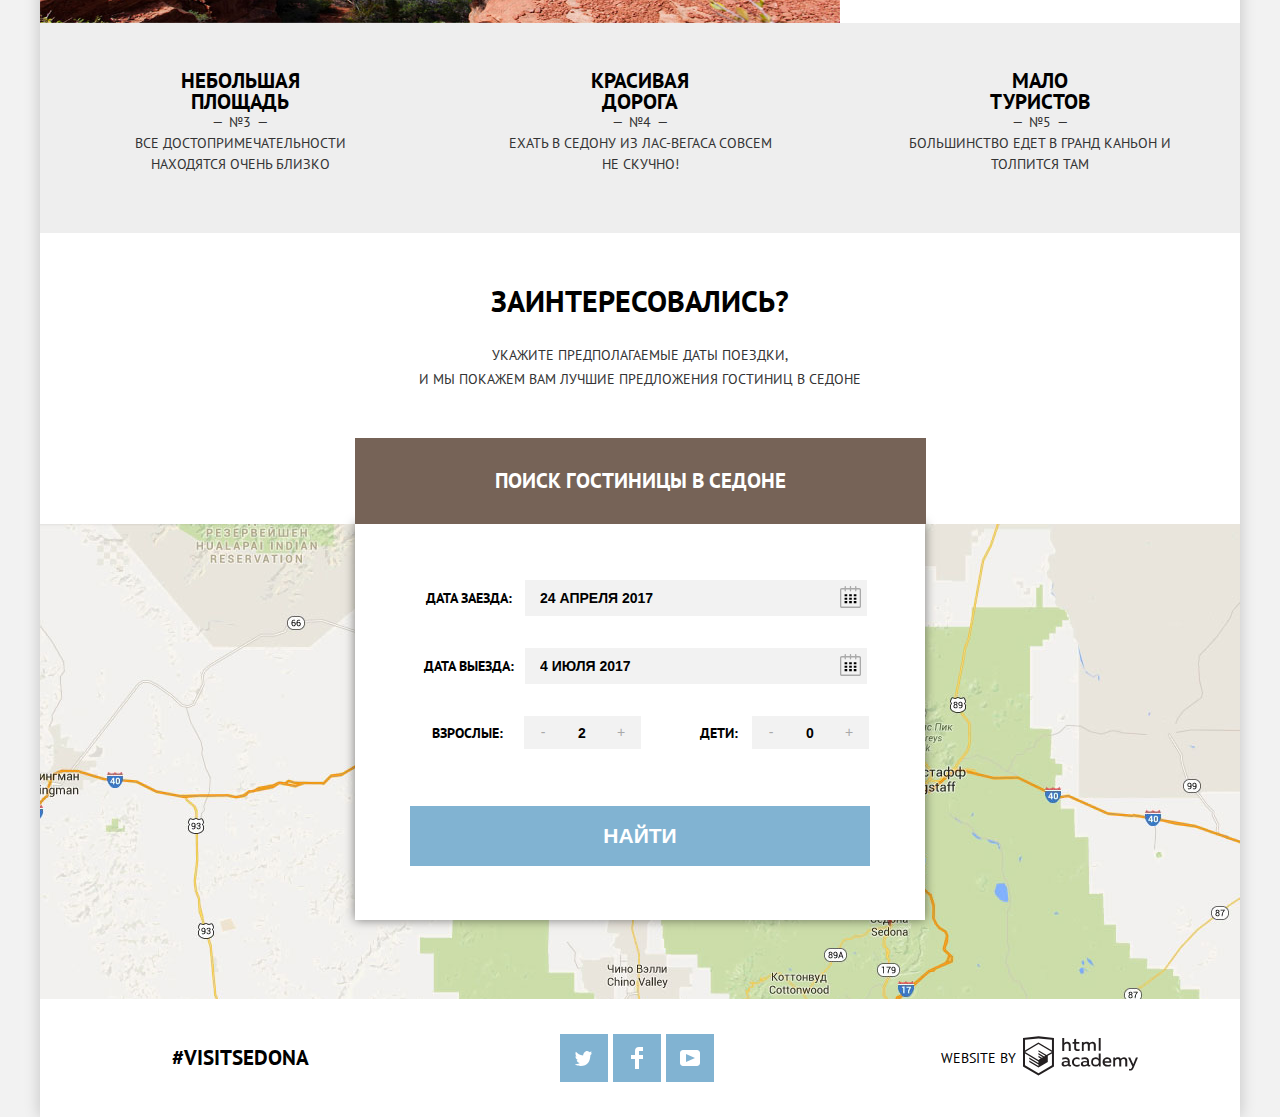
==== commit 5305446b: "Вопрсы по главной странице" ====
--- a/index.html
+++ b/index.html
@@ -132,7 +132,7 @@
                 
                 <div class="hotel-search-block-two">
                 <form class="hotel-search-form" action="#" method="get">
-                <div class="date-from">
+                <div class="form-field">
                 
                         <label class="hotel-search" for="search-date-from">Дата заезда:</label>
                         <input type="text" id="search-date-from" name="date-from" value="24 апреля 2017">
@@ -141,7 +141,7 @@
                         <svg xmlns="http://www.w3.org/2000/svg" width="21" height="22" viewBox="0 0 21 22"><path class="icon-calendar" d="M19.251 2.025h-2.845V.648c0-.381-.294-.689-.656-.689-.363 0-.656.308-.656.689v1.377h-3.938V.648c0-.381-.294-.689-.655-.689-.363 0-.657.308-.657.689v1.377H5.906V.648c0-.381-.294-.689-.656-.689-.363 0-.657.308-.657.689v1.377H1.75C.784 2.025 0 2.847 0 3.862v16.302C0 21.179.784 22 1.75 22h17.501c.966 0 1.749-.821 1.749-1.836V3.862c0-1.015-.783-1.837-1.749-1.837zm.437 18.139a.448.448 0 0 1-.437.459H1.75a.45.45 0 0 1-.438-.459V3.862a.45.45 0 0 1 .438-.459h2.844v1.378c0 .381.294.689.657.689.362 0 .656-.308.656-.689V3.403h3.938v1.378c0 .381.294.689.657.689.361 0 .655-.308.655-.689V3.403h3.938v1.378c0 .381.293.689.656.689.362 0 .656-.308.656-.689V3.403h2.845c.241 0 .437.206.437.459v16.302z"/><path d="M4.594 8.225h2.625v2.066H4.594zM4.594 11.668h2.625v2.067H4.594zM4.594 15.112h2.625v2.066H4.594zM9.188 15.112h2.625v2.066H9.188zM9.188 11.668h2.625v2.067H9.188zM9.188 8.225h2.625v2.066H9.188zM13.781 15.112h2.625v2.066h-2.625zM13.781 11.668h2.625v2.067h-2.625zM13.781 8.225h2.625v2.066h-2.625z"/></svg>
                         </button>
                  </div>   
-                    <div class="date-to">
+                    <div class="form-field">
                         <label class="hotel-search" for="search-date-to">Дата выезда:</label>
                         <input type="text" id="search-date-to" name="date-to" value="4 июля 2017">
                         
@@ -150,26 +150,26 @@
                         </button>
                 
                 </div>
-                <div class="form-quantity">
+                <div class="form-field">
                     
                         
-                        <div class="quantity-block-left">
+                        <div class="quantity-block">
                         <label class="adults-form" for="adults">Взрослые:</label>
                         <button class="quantity-button">-</button>
                         <input type="text" name="adults-quantity-form" id="adults" value="2">
                         <button class="quantity-button">+</button>
                         </div>
 
-                        <div class="quantity-block-right">
+                        <div class="quantity-block">
                         <label class="children-form" for="children">Дети:</label>
                         <button class="quantity-button">-</button>
                         <input type="text" name="children-quantity-form" id="children" value="0">
                         <button class="quantity-button">+</button>
                         </div>
                  </div>
-                 <div class="form-button">  
+                  
                     <button class="search" type="button">Найти</button>
-                    </div>
+                   
                 </form>
                 
                 
--- a/css/style.css
+++ b/css/style.css
@@ -3,7 +3,7 @@
     padding: 0;
 
 	font-family: 'PT Sans', 'Arial', sans-serif;
-	font-size: 14рх;
+	font-size: 14px;
 	line-height: 18px;
 	font-weight: 400;
 	color: rgb(51, 51, 51);
@@ -29,14 +29,14 @@
     margin: 0 auto;
     position: relative;
     background-color: rgb(255, 255, 255);
-    box-shadow: 0 0 20px 0 rgb(51, 51, 51)
+    box-shadow: 0 0 15px rgba(0,0,0,.2); 
  }
 
  .catalog-conteiner {
     width: 1200px;
     margin: 0 auto;
     background-color: rgb(255, 255, 255);
-    box-shadow: 0 0 20px 0 rgb(51, 51, 51)
+   box-shadow: 0 0 15px rgba(0,0,0,.2); 
  }
 
 .visually-hidden {
@@ -234,17 +234,22 @@
 
  }
 
- .reason-number {
- 	padding: 0;
- 	padding-top: 24px;
- 	padding-bottom: 22px;
+.reason-name {
+ 	margin: 0;
+ 	margin-bottom: 24px;
+ }
+
+.reason-number {
+ 	margin: 0;
+  	margin-bottom: 22px;
  }
 
  .reason-text {
  	margin: 0;
- 	padding-bottom: 11px;
+ 	margin-bottom: 11px;
  }
 
+  
 .reason-img-block {
 	margin: 0;
 	padding: 0;
@@ -323,7 +328,7 @@
     font-weight: 700;
     color: rgb(0, 0, 0);
     margin: 0;
-    padding-bottom: 21px;
+    margin-bottom: 21px;
    
 }
 
@@ -447,7 +452,7 @@
 	box-sizing: border-box;
 }
 
-.form-button .search {
+.search {
 	color: rgb(255, 255, 255);
 	font-size: 21px;
 	line-height: 26px;
@@ -461,35 +466,171 @@
    
 }
 
-.form-button .search:hover {
+.search:hover {
 	color: rgb(255, 255, 255);
 	background-color: rgb(102, 158, 192);
-    width: 430px;
-    height: 60px;
     border: transparent;
 }
 
-.form-button .search:focus {
-	color: rgb(255, 255, 255);
-	background-color: rgb(102, 158, 192);
-    width: 430px;
-    height: 60px;
-    border: transparent;
-}
-
-.form-button .search:active {
+.search:active {
 	color: rgba(255, 255, 255, 0.5);
 	background-color: rgb(84, 150, 189);
-    width: 430px;
-    height: 60px;
     border: transparent;
 }
 
-.date-from input,
+.form-field label {
+	font-size: 14px;
+    line-height: 26px;
+    font-weight: 700;
+    color: rgb(0, 0, 0);
+}
+
+.form-field:first-child label,
+.form-field:nth-child(2) label {
+	width: 112px;
+}
+
+.form-field:first-child input,
+.form-field:nth-child(2) input {
+    width: 342px;
+    height: 36px;
+}
+
+.form-field input {
+    font-size: 14px;
+	line-height: 26px;
+	font-weight: 700;
+	text-transform: uppercase;
+    color: rgb(0, 0, 0);
+}
+
+.form-field input[type="text"] {
+	
+    padding-left: 13px;
+    box-sizing: border-box;
+
+	background-color: rgb(242, 242, 242);
+	border: 2px solid rgb(242, 242, 242);
+}
+
+.form-field input[type="text"]:hover {
+    background-color: rgb(235, 235, 235);
+    border: 2px solid rgb(235, 235, 235);
+}
+
+.form-field input[type="text"]:focus {
+    background-color: rgb(255, 255, 255);
+    border: 2px solid rgb(229, 229, 229);
+}
+
+.form-field:nth-child(3) input[type="text"] {
+	padding: 0;
+	text-align: center;
+}
+
+.form-field:nth-child(3) input {
+    width: 39px;
+    height: 33px;
+    border: none;
+    background-color: rgb(242, 242, 242); 
+    margin: 0;
+}
+
+.form-field:nth-child(3):hover input,
+.form-field:nth-child(3):focus input {
+	background-color: rgb(242, 242, 242);
+	border: none; 
+}
+
+.form-field:nth-child(3) button {
+	width: 39px;
+    height: 33px;
+    border: none;
+    background-color: rgb(242, 242, 242);
+    margin: 0;
+    }
+
+.quantity-block:first-child label {
+	width: 112px;
+}
+
+.quantity-block:last-child label {
+	width: 65px;
+	margin-left: 46px;
+}
+
+.form-field {
+	display: flex;
+	justify-content: flex-start;
+	align-items: center;
+}
+
+.quantity-block {
+    display: flex;
+    flex-direction: row;
+	justify-content: center;
+	align-items: center;
+}
+
+.form-field:first-child,
+.form-field:nth-child(2) {
+	position: relative;
+	margin-bottom: 32px; 
+}
+
+.form-field:first-child button {
+    width: 21px;
+    height: 22px;
+    background-color: transparent;
+    border: transparent;
+    position: absolute;
+    right: 12px;
+    top: 5px;
+}
+
+.form-field:nth-child(2) button {
+    width: 21px;
+    height: 22px;
+    background-color: transparent;
+    border: transparent;
+    position: absolute;
+    right: 12px;
+    top: 5px;
+}
+
+.form-field:nth-child(3) {
+	margin-bottom: 57px;
+}
+
+.form-field:nth-child(3) button {
+	color: rgb(169, 169, 169);
+}
+
+.form-field:nth-child(3) button:hover {
+	color: rgb(0, 0, 0);
+}
+
+.form-field:nth-child(3) button:active {
+	color: rgb(129, 179, 210);
+}
+
+.calendar .icon-calendar {
+	fill: rgb(169, 169, 169);
+}
+
+.calendar:hover .icon-calendar {
+	fill: rgb(0, 0, 0);
+}
+
+.calendar:active .icon-calendar {
+	fill: rgb(129, 179, 210);
+}
+
+
+/*.date-from input,
 .date-to input {
-	width: 341px;
+	width: 342px;
 	height: 36px;
-    font: inherit;
     font-size: 14px;
     line-height: 26px;
     font-weight: 700;
@@ -510,15 +651,13 @@
 }
 
 .hotel-search-form label {
-	 font: inherit;
-    font-size: 14px;
+	font-size: 14px;
     line-height: 26px;
     font-weight: 700;
     color: rgb(0, 0, 0);
 }
 
 .hotel-search-form input[type="text"] {
-	font: inherit;
 	font-size: 14px;
 	line-height: 26px;
 	font-weight: 700;
@@ -528,6 +667,7 @@
     box-sizing: border-box;
 
 	background-color: rgb(242, 242, 242);
+	border: 2px solid rgb(242, 242, 242);
 	
 }
 
@@ -566,29 +706,17 @@
 }
 
 .hotel-search-form input[type="text"]:hover {
-    font: inherit;
     font-weight: 700;
     line-height: 26px;
     text-transform: uppercase;
     color: rgb(0, 0, 0);
 
     background-color: rgb(235, 235, 235);
-    border: transparent;
-}
+    border: 2px solid rgb(235, 235, 235);
+}
+
 
 .hotel-search-form input[type="text"]:focus {
-    font: inherit;
-    font-weight: 700;
-    line-height: 26px;
-    text-transform: uppercase;
-    color: rgb(0, 0, 0);
-
-    background-color: rgb(235, 235, 235);
-    border: transparent;
-}
-
-.hotel-search-form input[type="text"]:active {
-    font: inherit;
     line-height: 26px;
     font-weight: 700;
     text-transform: uppercase;
@@ -607,8 +735,7 @@
 }
 
 .form-quantity:hover input,
-.form-quantity:focus input,
-.form-quantity:active input {
+.form-quantity:focus input {
 	background-color: rgb(242, 242, 242);
 	border: none; 
 }
@@ -623,18 +750,17 @@
     height: 33px;
     border: none;
     background-color: rgb(242, 242, 242);
-    margin: 0;
+    margin: 0;*/
 }
 
 .hotel-search-form {
 	width: 570px;
-	/*min-height: 395px;*/
 	margin: 0 auto;
 
 	background-color: rgb(255, 255, 255)
 }
 
-.date-from input {
+/*.date-from input {
 	margin: 0;
 	padding: 0
 }
@@ -696,7 +822,7 @@
 .quantity-block-right label {
 	padding-right: 27px;
 	padding-left: 51px;
-}
+}*/
 
 
 /*footer*/
@@ -909,8 +1035,6 @@
 }
 
 .filter-infrastructure {
-	/*display: flex;
-	flex-direction: column;*/
 	width: 255px;
 	margin: 0;
 	padding: 0;
@@ -924,13 +1048,13 @@
 
 .filter-column-left li {
 	list-style: none;
-	font: inherit;
+	
    
 }
 
 .filter-column-center li {
 	list-style: none;
-	font: inherit;
+	
 	
 }
 
@@ -945,7 +1069,6 @@
 }
 
 .filter legend {
-    font: inherit;
     font-weight: 600;
     font-size: 16px;
     line-height: 21px;
@@ -1270,8 +1393,9 @@
 	margin: 0;
 	padding-right: 6%;
 	padding-left: 6%;
+	padding-top: 30px;
+	padding-bottom: 30px;
 	border-bottom: 1px solid rgb(235, 235, 235);
-	font: inherit;
 	box-sizing: border-box;
 
 }
@@ -1282,9 +1406,7 @@
 
 .hotel-description-img {
 	width: 165px;
-	padding-top: 30px;
-	padding-bottom: 30px;
-}
+	}
 
 .hotel-description-img img {
 	width: 135px;
@@ -1328,6 +1450,7 @@
 	justify-content: flex-start;
 	align-items: center;
 	
+	
  }
 
 .hotel-description-text {
@@ -1340,8 +1463,7 @@
 	flex-direction: row;
 	justify-content: flex-start;
 	align-items: center;
-    padding-top:7px;
-	padding-bottom: 17px;
+	
 }
 
 .hotel-description-title a {
@@ -1369,7 +1491,7 @@
 	display: flex;
 	justify-content: flex-start;
 	align-items: center;
-	margin-bottom: 8px;
+	
 }
 
 .read-more {
@@ -1421,13 +1543,11 @@
 
 .hotel-description-raiting {
 	width: 112px;
-	padding-top: 30px;
-	padding-bottom: : 30px;
-
-	}
+		}
 
 .stars {
 	margin: 0;
+	
 		
 	}
 
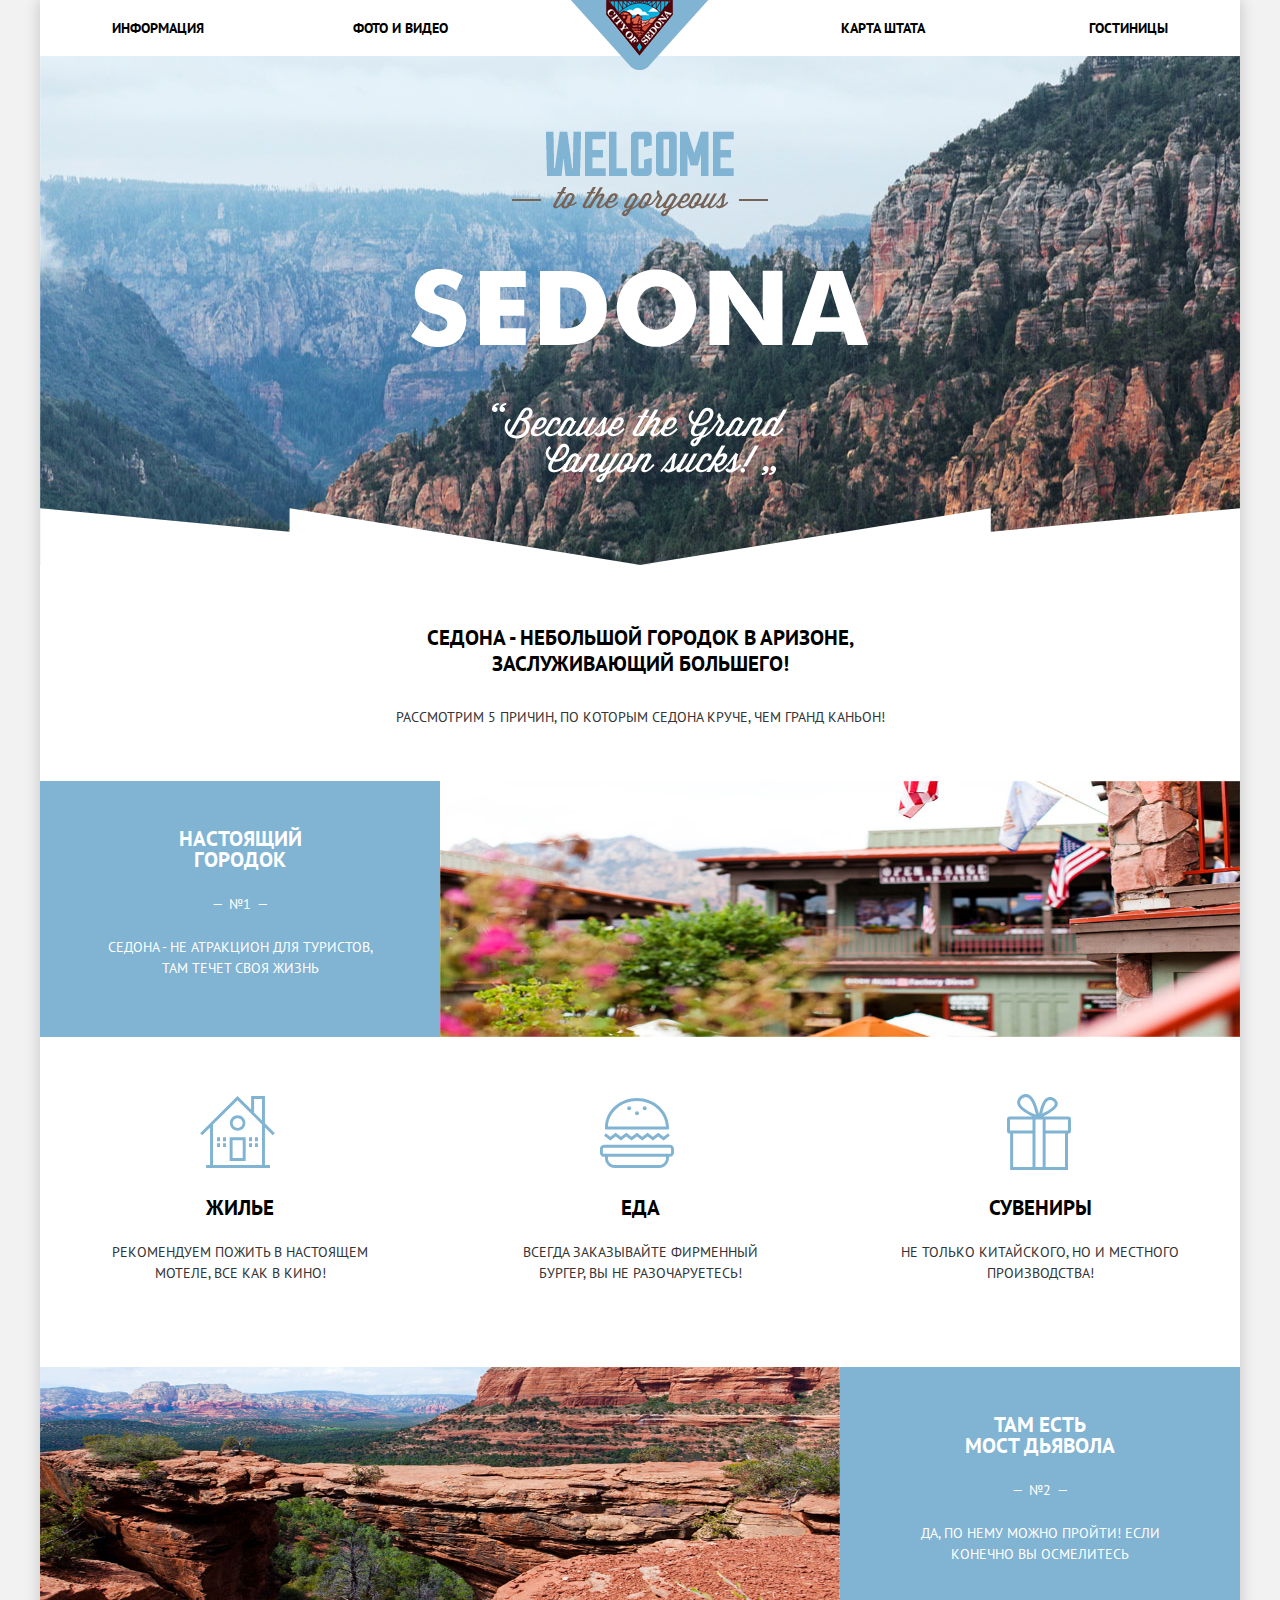
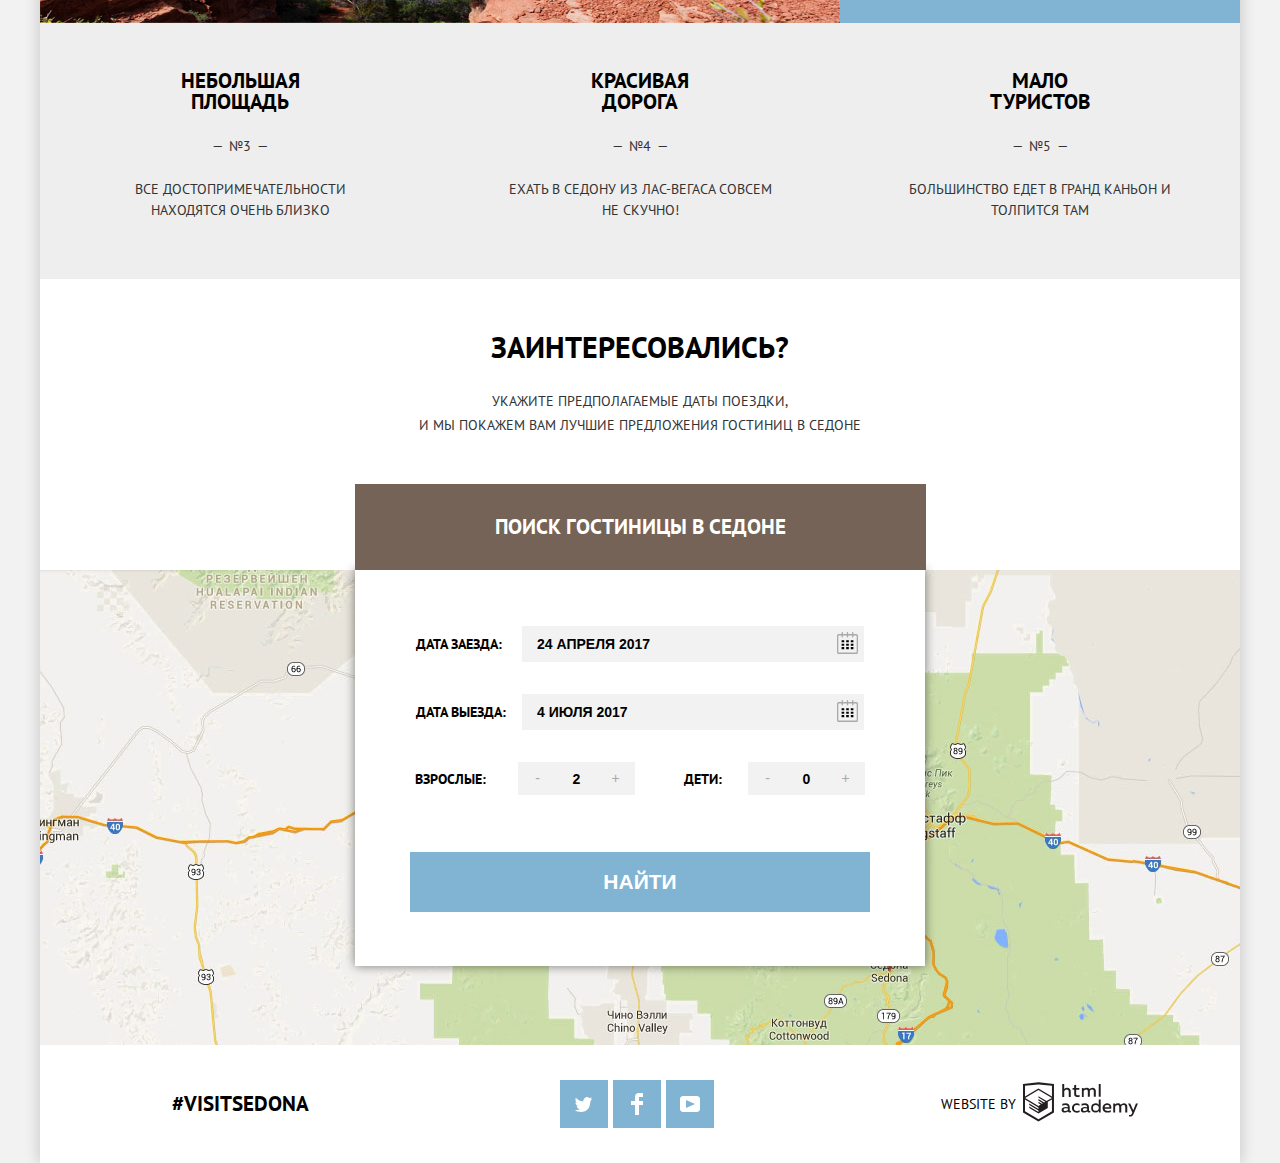
==== commit 4569e222: "Исправления" ====
--- a/index.html
+++ b/index.html
@@ -10,210 +10,163 @@
     </head>
     <body>
         <div class="main-conteiner">
-        <header class="main-header">
-            <p class="main-logo">
-                <a class="logo" href="index.html">
-                    <img src="img/logo.png" width="140" height="70" alt="Логотип Седона">
-                </a>
-            </p>
-            <nav class="site-navigation">
-                <ul class="site-navigation-list">
-                    <li><a href="info.html">Информация</a></li>
-                    <li><a  href="foto.html">Фото и видео</a></li>
-                    <li><a  href="maps.html">Карта штата</a></li>
-                    <li><a href="catalog.html">Гостиницы</a></li>
-                </ul>
-            </nav>
-        </header>
-        <main class="main-content-index">
+            <header class="main-header">
+                <p class="main-logo">
+                    <a class="logo" href="index.html">
+                       <img src="img/logo.png" width="140" height="70" alt="Логотип Седона">
+                    </a>
+                </p>
+                <nav class="site-navigation">
+                    <ul class="site-navigation-list">
+                        <li><a href="info.html">Информация</a></li>
+                        <li><a  href="foto.html">Фото и видео</a></li>
+                        <li><a  href="maps.html">Карта штата</a></li>
+                        <li><a href="catalog.html">Гостиницы</a></li>
+                    </ul>
+                </nav>
+            </header>
+            <main class="main-content-index">
                 <section class="banner-index">
                     <h1 class="visually-hidden">Добро пожаловать в Седону</h1>
                     <img src="img/welcome-to-the-sedona.png" width="458" height="352" alt="Добро пожаловать в Седону">
                 </section>
                 <section class="about-sedona"> 
-                     
-                         <p class="town">
-                        Седона - небольшой городок в Аризоне,
-                        заслуживающий большего!
-                        </p>
-                        <p class="five-reasons">
-                        Рассмотрим 5 причин, по которым Седона круче, чем гранд каньон!
-                        </p>
-                   
+                        <p class="town">Седона - небольшой городок в Аризоне, заслуживающий большего!</p>
+                        <p class="five-reasons">Рассмотрим 5 причин, по которым Седона круче, чем гранд каньон!</p>
                 </section>
-            </section>               
-            <section class="reasons">
-                <h2 class="visually-hidden">Причины побывать в Седоне</h2>
-            <section class="reason-long-block">
-                    <div class="reason-content-block reason-white">
-                    
-                    <h3 class="reason-name">Наcтоящий <br> городок</h3>
-                    <p class="reason-number">&#8212;&#8194;№1&#8194;&#8212;</p>
-                    <p class="reason-text">
-                    Седона - не атракцион для туристов,
-                     там течет своя жизнь
-                    </p>
-                    
+                </section>               
+                <section class="reasons">
+                    <h2 class="visually-hidden">Причины побывать в Седоне</h2>
+                    <section class="reason-long-block">
+                       <div class="reason-content-block reason-white">
+                            <h3 class="reason-name">Наcтоящий <br> городок</h3>
+                            <p class="reason-number">&#8212;&#8194;№1&#8194;&#8212;</p>
+                            <p class="reason-text">Седона - не атракцион для туристов, там течет своя жизнь</p>
+                        </div>
+                        <div class="reason-img-block">
+                            <img src="img/sedona-town.jpg" width="800" height="256" alt="фото городка Седона">
+                        </div>
+                    </section>
+                    <div class="recommendations-row">
+                        <section class="recommendation recommendation-accommodation">
+                            <h3 class="recommendation-name">Жилье</h3> 
+                            <p class="recommendation-text">Рекомендуем пожить в настоящем мотеле, все как в кино!</p>
+                        </section> 
+                        <section class="recommendation recommendation-food"> 
+                            <h3 class="recommendation-name">Еда</h3> 
+                            <p class="recommendation-text">Всегда заказывайте фирменный бургер, вы не разочаруетесь!</p>
+                        </section>    
+                        <section class="recommendation recommendation-souvenirs">  
+                            <h3 class="recommendation-name">Сувениры</h3> 
+                            <p class="recommendation-text">Не только китайского, но и местного производства!</p>
+                        </section>
+                    </div>
+                    <section class="reason-long-block">
+                        <div class="reason-img-block">
+                            <img src="img/bridge.jpg" width="800" height="256" alt="Фото моста дьявола">
+                        </div>
+                        <div class="reason-content-block reason-white">
+                            <h3 class="reason-name">Там есть <br> мост дьявола</h3>
+                            <p class="reason-number">&#8212;&#8194;№2&#8194;&#8212;</p>
+                            <p class="reason-text">Да, по нему можно пройти! Если конечно  вы осмелитесь</p>
+                        </div>
+                    </section>
+                    <div class="reasons-row">
+                        <section class="reason-content-block reason-black">
+                            <h3 class="reason-name">Небольшая <br> площадь</h3>
+                            <p class="reason-number">&#8212;&#8194;№3&#8194;&#8212;</p>
+                            <p class="reason-text">Все достопримечательности находятся  очень близко</p>
+                        </section>
+                        <section class="reason-content-block reason-black">        
+                            <h3 class="reason-name">Красивая <br> дорога</h3>
+                            <p class="reason-number">&#8212;&#8194;№4&#8194;&#8212;</p>
+                            <p class="reason-text">Ехать в Седону из Лас-Вегаса совсем не скучно!</p>
+                        </section>
+                        <section class="reason-content-block reason-black">         
+                            <h3 class="reason-name">Мало <br> туристов</h3>
+                            <p class="reason-number">&#8212;&#8194;№5&#8194;&#8212;</p>
+                            <p class="reason-text">Большинство едет в Гранд Каньон и толпится там</p>
+                        </section>
+                    </div>
+                    </section>
+                        <section class="hotel-search">
+                            <div class="hotel-search-block-one">
+                            <p class="hotel-search-title">Заинтересовались?</p>
+                            <p class="hotel-search-text">Укажите предполагаемые даты поездки,<br> и мы покажем вам лучшие предложения гостиниц в Седоне</p>
+                                <a class="hotel-search-button" href="#">Поиск гостиницы в Седоне</a>
+                        </div>
+                    <div class="hotel-search-block-two">
+                        <form class="hotel-search-form" action="#" method="get">
+                                <div class="form-field">
+                                    <label class="hotel-search" for="search-date-from">Дата заезда:</label>
+                                    <input type="text" id="search-date-from" name="date-from" value="24 апреля 2017">
+                                    <button class="calendar" type="button">
+                                        <svg xmlns="http://www.w3.org/2000/svg" width="21" height="22" viewBox="0 0 21 22"><path class="icon-calendar" d="M19.251 2.025h-2.845V.648c0-.381-.294-.689-.656-.689-.363 0-.656.308-.656.689v1.377h-3.938V.648c0-.381-.294-.689-.655-.689-.363 0-.657.308-.657.689v1.377H5.906V.648c0-.381-.294-.689-.656-.689-.363 0-.657.308-.657.689v1.377H1.75C.784 2.025 0 2.847 0 3.862v16.302C0 21.179.784 22 1.75 22h17.501c.966 0 1.749-.821 1.749-1.836V3.862c0-1.015-.783-1.837-1.749-1.837zm.437 18.139a.448.448 0 0 1-.437.459H1.75a.45.45 0 0 1-.438-.459V3.862a.45.45 0 0 1 .438-.459h2.844v1.378c0 .381.294.689.657.689.362 0 .656-.308.656-.689V3.403h3.938v1.378c0 .381.294.689.657.689.361 0 .655-.308.655-.689V3.403h3.938v1.378c0 .381.293.689.656.689.362 0 .656-.308.656-.689V3.403h2.845c.241 0 .437.206.437.459v16.302z"/><path d="M4.594 8.225h2.625v2.066H4.594zM4.594 11.668h2.625v2.067H4.594zM4.594 15.112h2.625v2.066H4.594zM9.188 15.112h2.625v2.066H9.188zM9.188 11.668h2.625v2.067H9.188zM9.188 8.225h2.625v2.066H9.188zM13.781 15.112h2.625v2.066h-2.625zM13.781 11.668h2.625v2.067h-2.625zM13.781 8.225h2.625v2.066h-2.625z"/></svg>
+                                    </button>
+                                </div>   
+                                <div class="form-field">
+                                    <label class="hotel-search" for="search-date-to">Дата выезда:</label>
+                                    <input type="text" id="search-date-to" name="date-to" value="4 июля 2017">
+                                    <button class="calendar" type="button">
+                                        <svg xmlns="http://www.w3.org/2000/svg" width="21" height="22" viewBox="0 0 21 22"><path class="icon-calendar" d="M19.251 2.025h-2.845V.648c0-.381-.294-.689-.656-.689-.363 0-.656.308-.656.689v1.377h-3.938V.648c0-.381-.294-.689-.655-.689-.363 0-.657.308-.657.689v1.377H5.906V.648c0-.381-.294-.689-.656-.689-.363 0-.657.308-.657.689v1.377H1.75C.784 2.025 0 2.847 0 3.862v16.302C0 21.179.784 22 1.75 22h17.501c.966 0 1.749-.821 1.749-1.836V3.862c0-1.015-.783-1.837-1.749-1.837zm.437 18.139a.448.448 0 0 1-.437.459H1.75a.45.45 0 0 1-.438-.459V3.862a.45.45 0 0 1 .438-.459h2.844v1.378c0 .381.294.689.657.689.362 0 .656-.308.656-.689V3.403h3.938v1.378c0 .381.294.689.657.689.361 0 .655-.308.655-.689V3.403h3.938v1.378c0 .381.293.689.656.689.362 0 .656-.308.656-.689V3.403h2.845c.241 0 .437.206.437.459v16.302z"/><path d="M4.594 8.225h2.625v2.066H4.594zM4.594 11.668h2.625v2.067H4.594zM4.594 15.112h2.625v2.066H4.594zM9.188 15.112h2.625v2.066H9.188zM9.188 11.668h2.625v2.067H9.188zM9.188 8.225h2.625v2.066H9.188zM13.781 15.112h2.625v2.066h-2.625zM13.781 11.668h2.625v2.067h-2.625zM13.781 8.225h2.625v2.066h-2.625z"/></svg>
+                                 </button>
+                            </div>
+                            <div class="form-field">
+                            <div class="quantity-block">
+                                <label class="adults-form" for="adults">Взрослые:</label>
+                                <button class="quantity-button">-</button>
+                                <input type="text" name="adults-quantity-form" id="adults" value="2">
+                                <button class="quantity-button">+</button>
+                            </div>
+                            <div class="quantity-block">
+                                <label class="children-form" for="children">Дети:</label>
+                                <button class="quantity-button">-</button>
+                                <input type="text" name="children-quantity-form" id="children" value="0">
+                                <button class="quantity-button">+</button>
+                            </div>
+                            </div>
+                            <button class="search" type="button">Найти</button>
+                        </form>
+                    </div>
+                </section>
+            </main>
+            <footer class="main-footer site-footer">
+                <p class="footer-hashtag site-footer-column">
+                    <a class="hashtag" href="#">#visitsedona</a>
+                </p>
+                <div class="footer-social site-footer-column">
+                    <ul class="footer-social-list">
+                        <li class="footer-social-list-tw">
+                            <a class="social" href="#">
+                                <span class="visually-hidden">Твиттер</span>
+                                <svg xmlns="http://www.w3.org/2000/svg" xmlns:xlink="http://www.w3.org/1999/xlink" width="17" height="15" viewBox="0 0 17 15"><image overflow="visible" width="17" height="15"/><path class="social-icon" fill="#FFF" d="M10.95.144c1.685-.496 2.984.27 3.577 1.179.673-.231 1.331-.481 2.011-.708a2.345 2.345 0 0 1-.857 1.768c.685.17 1.304-.491 1.304-.491-.169 1-1.006 1.788-1.563 2.024-.231 6.75-3.175 11.217-10.077 11.082h-.446c-.41 0-4.164-.46-4.898-1.887 2.271.196 3.893-.422 4.693-1.177-.96-.3-2.679-.477-2.979-2.95.349.106.564.228 1.19.119C1.705 8.247.374 7.53.448 5.33c.285.328 1.067.536 1.34.472C1.085 5.561-.182 2.442.894.85c1.818 1.854 3.735 3.606 7.152 3.773C8.254 2.33 9.183.793 10.95.144z"/>
+                                </svg>
+                            </a>
+                        </li>
+                        <li class="footer-social-list-fb">
+                            <a class="social" href="#">
+                                <span class="visually-hidden">Фейсбук</span>
+                                <svg xmlns="http://www.w3.org/2000/svg" width="12" height="22" viewBox="0 0 12 22"><path class="social-icon" fill="#FFF" d="M12 4V0H8a4 4 0 0 0-4 4v4H0v4h4v10h4V12h4V8H8V4h4z"/>
+                                </svg>
+                            </a>
+                        </li>
+                                <li class="footer-social-list-yt">
+                            <a class="social" href="#">
+                                <span class="visually-hidden">Ютьюб</span>
+                                <svg xmlns="http://www.w3.org/2000/svg" xmlns:xlink="http://www.w3.org/1999/xlink" width="20" height="16" viewBox="0 0 20 16"><image overflow="visible" width="20" height="16"/><path class="social-icon" fill="#FFF" d="M17 0H3C1.35 0 0 1.35 0 3v10c0 1.65 1.35 3 3 3h14c1.65 0 3-1.35 3-3V3c0-1.65-1.35-3-3-3zM6.027 11.998V4.002L15.014 8l-8.987 3.998z"/></svg>
+                            </a>
+                        </li>
+                    </ul>
                 </div>
-                <div class="reason-img-block">
-                <img src="img/sedona-town.jpg" width="800" height="256" alt="фото городка Седона">
+                <div class="footer-copyright site-footer-column">
+                    <p class="footer-copyright-content">website by</p>
+                    <a class="footer-copyright-link" href="https://htmlacademy.ru">
+                            <span class="visually-hidden">htmlacademy</span>
+                            <svg id="Layer_1" data-name="Layer 1" xmlns="http://www.w3.org/2000/svg" width="115" height="40" viewBox="0 0 108.08 36.85"><title>logo-htmlacademy-small1</title><path class="logo-htmlacademy" d="M44.61,26.88a2,2,0,0,0,.55-0.1v1.33a3.25,3.25,0,0,1-1.18.21,1.67,1.67,0,0,1-1.67-1,4.84,4.84,0,0,1-3.14,1.08c-1.51,0-2.91-.83-2.91-2.55,0-2.13,2-2.79,3.71-2.79a11.08,11.08,0,0,1,2.17.25v-0.3c0-1-.76-1.77-2.19-1.77a7.42,7.42,0,0,0-3,.64v-1.7a10.21,10.21,0,0,1,3.19-.55c2.36,0,3.81,1.12,3.81,3.65v3a0.54,0.54,0,0,0,.49.59h0.17Zm-6.44-1.13A1.35,1.35,0,0,0,39.63,27h0.11a3.39,3.39,0,0,0,2.41-1V24.58a9.72,9.72,0,0,0-1.81-.21c-1,0-2.16.33-2.16,1.38h0Zm12.36-6.11a5,5,0,0,1,2.57.64V22a4.08,4.08,0,0,0-2.3-.7,2.75,2.75,0,1,0,0,5.49,5,5,0,0,0,2.43-.64v1.71a6.27,6.27,0,0,1-2.76.57A4.21,4.21,0,0,1,46,24.51q0-.21,0-0.41a4.32,4.32,0,0,1,4.18-4.46h0.38Zm12.17,7.24a2,2,0,0,0,.55-0.1v1.33a3.25,3.25,0,0,1-1.18.21,1.67,1.67,0,0,1-1.67-1,4.84,4.84,0,0,1-3.14,1.08c-1.51,0-2.91-.83-2.91-2.55,0-2.13,2-2.79,3.71-2.79a11.08,11.08,0,0,1,2.17.25v-0.3c0-1-.76-1.77-2.19-1.77a7.42,7.42,0,0,0-3,.64v-1.7a10.21,10.21,0,0,1,3.19-.55c2.36,0,3.81,1.12,3.81,3.65v3a0.54,0.54,0,0,0,.49.59h0.17Zm-6.44-1.13A1.35,1.35,0,0,0,57.73,27h0.11a3.39,3.39,0,0,0,2.41-1V24.58a9.72,9.72,0,0,0-1.81-.21c-1.06,0-2.16.33-2.16,1.38h0ZM73,16V28.2H71.35V26.88a3.88,3.88,0,0,1-3.19,1.54,4.4,4.4,0,0,1,0-8.78,3.81,3.81,0,0,1,3,1.3V16H73Zm-4.53,5.22a2.76,2.76,0,1,0,0,5.52A2.86,2.86,0,0,0,71.15,25V23A2.91,2.91,0,0,0,68.49,21.27ZM79,19.64c3.31,0,4.46,2.68,3.92,5.09H76.7c0.21,1.5,1.67,2.11,3.19,2.11a6.11,6.11,0,0,0,2.64-.59v1.6a7.14,7.14,0,0,1-3,.57C77,28.42,74.78,27,74.78,24a4.18,4.18,0,0,1,4-4.39H79Zm0.09,1.54a2.28,2.28,0,0,0-2.44,2.1v0.06H81.3A2,2,0,0,0,79.13,21.18Zm5.73,7V19.87h1.65v1a3.81,3.81,0,0,1,2.78-1.27A2.86,2.86,0,0,1,91.89,21a4.12,4.12,0,0,1,2.91-1.33A3.06,3.06,0,0,1,98,23V28.2h-1.9V23.05a1.59,1.59,0,0,0-1.42-1.75H94.42a2.8,2.8,0,0,0-2.07,1.12V28.2h-1.9V23.05A1.59,1.59,0,0,0,89,21.31H88.8a3,3,0,0,0-2.21,1.29v5.63H84.86Zm21.31-8.33h1.9l-3.91,9.46c-0.9,2.17-2.09,2.86-3.35,2.86a4.76,4.76,0,0,1-1.1-.14V30.46a2.86,2.86,0,0,0,.85.12c0.9,0,1.58-.64,2.07-1.9l0.17-.42-4-8.4h2l2.86,6.29ZM38.73,1.46V6.22a3.81,3.81,0,0,1,2.7-1.14,3.25,3.25,0,0,1,3.44,3.4v5.15H43V8.72a1.81,1.81,0,0,0-1.61-2h-0.3a2.93,2.93,0,0,0-2.32,1.39v5.52h-1.9V1.46h1.9ZM49.94,2.31v3h3V6.91h-3v3.81c0,1.1.5,1.46,1.58,1.46a4.49,4.49,0,0,0,1.69-.33v1.6A6.8,6.8,0,0,1,51,13.8a2.55,2.55,0,0,1-2.86-2.74V6.89H46.58V5.26h1.5V2.74Zm5.4,11.31V5.28H57v1A3.81,3.81,0,0,1,59.77,5a2.86,2.86,0,0,1,2.6,1.33A4.12,4.12,0,0,1,65.28,5,3.06,3.06,0,0,1,68.44,8.4v5.21h-1.9V8.46a1.59,1.59,0,0,0-1.42-1.75H64.89a2.8,2.8,0,0,0-2.07,1.12v5.78h-1.9V8.46A1.59,1.59,0,0,0,59.5,6.71H59.27A3,3,0,0,0,57.06,8v5.63H55.34ZM71.17,1.45H73V13.6H71.17V1.45ZM14.71,0H14.55L0,1.54V28.21l14.55,8.66,14.55-8.66V1.54Zm12.5,27.1L14.55,34.64,1.9,27.12V16.18l12.59,7.5V25L5.86,19.9v1.31l8.68,5.21v1.39L5.87,22.65V24l8.68,5.21,8.75-5.24V18.31L27.2,16V27.12Zm0-12.53-3.48,2-1.6,1L14.51,13v1.31L21,18.23H21l-0.14.09-1,.54-5.37-3.2V17l4.24,2.52-1,.67-3.2-1.9v1.31l2.1,1.24L14.5,22.1,2,14.65,14.51,7.11Zm0-1.32L14.49,5.76,1.91,13.25v-10L14.56,1.92,27.21,3.25v10h0Z" transform="translate(0 -0.02)" fill="#231f20"/>
+                        </svg>
+                    </a>
                 </div>
-            </section>
-            <div class="recommendations-row">
-            <section class="recommendation recommendation-accommodation">
-                <h3 class="recommendation-name">Жилье</h3> 
-                <p class="recommendation-text">
-                Рекомендуем пожить в настоящем<br>
-                мотеле, все как в кино! 
-                </p>
-            </section> 
-            <section class="recommendation recommendation-food"> 
-                <h3 class="recommendation-name">Еда</h3> 
-                <p class="recommendation-text">
-                  Всегда заказывайте фирменный бургер,
-                  вы не разочаруетесь!      
-                </p>
-            </section>    
-            <section class="recommendation recommendation-souvenirs">  
-                <h3 class="recommendation-name">Сувениры</h3> 
-                <p class="recommendation-text">
-                  Не только китайского, но и местного<br>
-                  производства!     
-                </p>
-            </section>
-            </div>
-            <section class="reason-long-block">
-                <div class="reason-img-block">
-                <img src="img/bridge.jpg" width="800" height="256" alt="Фото моста дьявола">
-                </div>
-                <div class="reason-content-block reason-white">
-                <h3 class="reason-name">Там есть <br> мост дьявола</h3>
-                <p class="reason-number">&#8212;&#8194;№2&#8194;&#8212;</p>
-                <p class="reason-text">
-                Да, по нему можно пройти! Если конечно
-                вы осмелитесь
-                </p>
-                </div>
-            </section>
-            <div class="reasons-row">
-            <section class="reason-content-block reason-black">
-                <h3 class="reason-name">Небольшая <br> площадь</h3>
-                <p class="reason-number">&#8212;&#8194;№3&#8194;&#8212;</p>
-                <p class="reason-text">
-                Все достопримечательности
-                находятся  очень близко
-                </p>
-            </section>
-            <section class="reason-content-block reason-black">        
-                <h3 class="reason-name">Красивая <br> дорога</h3>
-                <p class="reason-number">&#8212;&#8194;№4&#8194;&#8212;</p>
-                <p class="reason-text">
-                Ехать в Седону из Лас-Вегаса совсем
-                не скучно!
-                </p>
-            </section>
-            <section class="reason-content-block reason-black">         
-                <h3 class="reason-name">Мало <br> туристов</h3>
-                <p class="reason-number">&#8212;&#8194;№5&#8194;&#8212;</p>
-                <p class="reason-text">
-                Большинство едет в Гранд Каньон и
-                толпится там
-                </p>
-            </section>
-            </div>
-            </section>
-            <section class="hotel-search">
-                <div class="hotel-search-block-one">
-                <p class="hotel-search-title">Заинтересовались?</p>
-                <p class="hotel-search-text">Укажите предполагаемые даты поездки,<br> и мы покажем вам лучшие предложения гостиниц в Седоне</p>
-                <a class="hotel-search-button" href="#">Поиск гостиницы в Седоне</a>
-                </div>
-
-                
-                <div class="hotel-search-block-two">
-                <form class="hotel-search-form" action="#" method="get">
-                <div class="form-field">
-                
-                        <label class="hotel-search" for="search-date-from">Дата заезда:</label>
-                        <input type="text" id="search-date-from" name="date-from" value="24 апреля 2017">
-                        
-                        <button class="calendar" type="button">
-                        <svg xmlns="http://www.w3.org/2000/svg" width="21" height="22" viewBox="0 0 21 22"><path class="icon-calendar" d="M19.251 2.025h-2.845V.648c0-.381-.294-.689-.656-.689-.363 0-.656.308-.656.689v1.377h-3.938V.648c0-.381-.294-.689-.655-.689-.363 0-.657.308-.657.689v1.377H5.906V.648c0-.381-.294-.689-.656-.689-.363 0-.657.308-.657.689v1.377H1.75C.784 2.025 0 2.847 0 3.862v16.302C0 21.179.784 22 1.75 22h17.501c.966 0 1.749-.821 1.749-1.836V3.862c0-1.015-.783-1.837-1.749-1.837zm.437 18.139a.448.448 0 0 1-.437.459H1.75a.45.45 0 0 1-.438-.459V3.862a.45.45 0 0 1 .438-.459h2.844v1.378c0 .381.294.689.657.689.362 0 .656-.308.656-.689V3.403h3.938v1.378c0 .381.294.689.657.689.361 0 .655-.308.655-.689V3.403h3.938v1.378c0 .381.293.689.656.689.362 0 .656-.308.656-.689V3.403h2.845c.241 0 .437.206.437.459v16.302z"/><path d="M4.594 8.225h2.625v2.066H4.594zM4.594 11.668h2.625v2.067H4.594zM4.594 15.112h2.625v2.066H4.594zM9.188 15.112h2.625v2.066H9.188zM9.188 11.668h2.625v2.067H9.188zM9.188 8.225h2.625v2.066H9.188zM13.781 15.112h2.625v2.066h-2.625zM13.781 11.668h2.625v2.067h-2.625zM13.781 8.225h2.625v2.066h-2.625z"/></svg>
-                        </button>
-                 </div>   
-                    <div class="form-field">
-                        <label class="hotel-search" for="search-date-to">Дата выезда:</label>
-                        <input type="text" id="search-date-to" name="date-to" value="4 июля 2017">
-                        
-                         <button class="calendar" type="button">
-                        <svg xmlns="http://www.w3.org/2000/svg" width="21" height="22" viewBox="0 0 21 22"><path class="icon-calendar" d="M19.251 2.025h-2.845V.648c0-.381-.294-.689-.656-.689-.363 0-.656.308-.656.689v1.377h-3.938V.648c0-.381-.294-.689-.655-.689-.363 0-.657.308-.657.689v1.377H5.906V.648c0-.381-.294-.689-.656-.689-.363 0-.657.308-.657.689v1.377H1.75C.784 2.025 0 2.847 0 3.862v16.302C0 21.179.784 22 1.75 22h17.501c.966 0 1.749-.821 1.749-1.836V3.862c0-1.015-.783-1.837-1.749-1.837zm.437 18.139a.448.448 0 0 1-.437.459H1.75a.45.45 0 0 1-.438-.459V3.862a.45.45 0 0 1 .438-.459h2.844v1.378c0 .381.294.689.657.689.362 0 .656-.308.656-.689V3.403h3.938v1.378c0 .381.294.689.657.689.361 0 .655-.308.655-.689V3.403h3.938v1.378c0 .381.293.689.656.689.362 0 .656-.308.656-.689V3.403h2.845c.241 0 .437.206.437.459v16.302z"/><path d="M4.594 8.225h2.625v2.066H4.594zM4.594 11.668h2.625v2.067H4.594zM4.594 15.112h2.625v2.066H4.594zM9.188 15.112h2.625v2.066H9.188zM9.188 11.668h2.625v2.067H9.188zM9.188 8.225h2.625v2.066H9.188zM13.781 15.112h2.625v2.066h-2.625zM13.781 11.668h2.625v2.067h-2.625zM13.781 8.225h2.625v2.066h-2.625z"/></svg>
-                        </button>
-                
-                </div>
-                <div class="form-field">
-                    
-                        
-                        <div class="quantity-block">
-                        <label class="adults-form" for="adults">Взрослые:</label>
-                        <button class="quantity-button">-</button>
-                        <input type="text" name="adults-quantity-form" id="adults" value="2">
-                        <button class="quantity-button">+</button>
-                        </div>
-
-                        <div class="quantity-block">
-                        <label class="children-form" for="children">Дети:</label>
-                        <button class="quantity-button">-</button>
-                        <input type="text" name="children-quantity-form" id="children" value="0">
-                        <button class="quantity-button">+</button>
-                        </div>
-                 </div>
-                  
-                    <button class="search" type="button">Найти</button>
-                   
-                </form>
-                
-                
-            </section>
-        
-        </main>
-       <footer class="main-footer site-footer">
-            <p class="footer-hashtag site-footer-column">
-                <a class="hashtag" href="#">#visitsedona</a>
-            </p>
-            <div class="footer-social site-footer-column">
-                <ul class="footer-social-list">
-                    <li class="footer-social-list-tw">
-                        <a class="social" href="#">
-                            <span class="visually-hidden">Твиттер</span>
-                            <svg xmlns="http://www.w3.org/2000/svg" xmlns:xlink="http://www.w3.org/1999/xlink" width="17" height="15" viewBox="0 0 17 15"><image overflow="visible" width="17" height="15"/><path class="social-icon" fill="#FFF" d="M10.95.144c1.685-.496 2.984.27 3.577 1.179.673-.231 1.331-.481 2.011-.708a2.345 2.345 0 0 1-.857 1.768c.685.17 1.304-.491 1.304-.491-.169 1-1.006 1.788-1.563 2.024-.231 6.75-3.175 11.217-10.077 11.082h-.446c-.41 0-4.164-.46-4.898-1.887 2.271.196 3.893-.422 4.693-1.177-.96-.3-2.679-.477-2.979-2.95.349.106.564.228 1.19.119C1.705 8.247.374 7.53.448 5.33c.285.328 1.067.536 1.34.472C1.085 5.561-.182 2.442.894.85c1.818 1.854 3.735 3.606 7.152 3.773C8.254 2.33 9.183.793 10.95.144z"/>
-                            </svg>
-                        </a>
-                    </li>
-                    <li class="footer-social-list-fb">
-                        <a class="social" href="#">
-                            <span class="visually-hidden">Фейсбук</span>
-                            <svg xmlns="http://www.w3.org/2000/svg" width="12" height="22" viewBox="0 0 12 22"><path class="social-icon" fill="#FFF" d="M12 4V0H8a4 4 0 0 0-4 4v4H0v4h4v10h4V12h4V8H8V4h4z"/>
-                            </svg>
-                        </a>
-                    </li>
-                    <li class="footer-social-list-yt">
-                        <a class="social" href="#">
-                            <span class="visually-hidden">Ютьюб</span>
-                            <svg xmlns="http://www.w3.org/2000/svg" xmlns:xlink="http://www.w3.org/1999/xlink" width="20" height="16" viewBox="0 0 20 16"><image overflow="visible" width="20" height="16"/><path class="social-icon" fill="#FFF" d="M17 0H3C1.35 0 0 1.35 0 3v10c0 1.65 1.35 3 3 3h14c1.65 0 3-1.35 3-3V3c0-1.65-1.35-3-3-3zM6.027 11.998V4.002L15.014 8l-8.987 3.998z"/></svg>
-                        </a>
-                    </li>
-                </ul>
-            </div>
-            <div class="footer-copyright site-footer-column">
-                <p class="footer-copyright-content">website by</p>
-                <a class="footer-copyright-link" href="https://htmlacademy.ru">
-                    <span class="visually-hidden">htmlacademy</span>
-                    <svg id="Layer_1" data-name="Layer 1" xmlns="http://www.w3.org/2000/svg" width="115" height="40" viewBox="0 0 108.08 36.85"><title>logo-htmlacademy-small1</title><path class="logo-htmlacademy" d="M44.61,26.88a2,2,0,0,0,.55-0.1v1.33a3.25,3.25,0,0,1-1.18.21,1.67,1.67,0,0,1-1.67-1,4.84,4.84,0,0,1-3.14,1.08c-1.51,0-2.91-.83-2.91-2.55,0-2.13,2-2.79,3.71-2.79a11.08,11.08,0,0,1,2.17.25v-0.3c0-1-.76-1.77-2.19-1.77a7.42,7.42,0,0,0-3,.64v-1.7a10.21,10.21,0,0,1,3.19-.55c2.36,0,3.81,1.12,3.81,3.65v3a0.54,0.54,0,0,0,.49.59h0.17Zm-6.44-1.13A1.35,1.35,0,0,0,39.63,27h0.11a3.39,3.39,0,0,0,2.41-1V24.58a9.72,9.72,0,0,0-1.81-.21c-1,0-2.16.33-2.16,1.38h0Zm12.36-6.11a5,5,0,0,1,2.57.64V22a4.08,4.08,0,0,0-2.3-.7,2.75,2.75,0,1,0,0,5.49,5,5,0,0,0,2.43-.64v1.71a6.27,6.27,0,0,1-2.76.57A4.21,4.21,0,0,1,46,24.51q0-.21,0-0.41a4.32,4.32,0,0,1,4.18-4.46h0.38Zm12.17,7.24a2,2,0,0,0,.55-0.1v1.33a3.25,3.25,0,0,1-1.18.21,1.67,1.67,0,0,1-1.67-1,4.84,4.84,0,0,1-3.14,1.08c-1.51,0-2.91-.83-2.91-2.55,0-2.13,2-2.79,3.71-2.79a11.08,11.08,0,0,1,2.17.25v-0.3c0-1-.76-1.77-2.19-1.77a7.42,7.42,0,0,0-3,.64v-1.7a10.21,10.21,0,0,1,3.19-.55c2.36,0,3.81,1.12,3.81,3.65v3a0.54,0.54,0,0,0,.49.59h0.17Zm-6.44-1.13A1.35,1.35,0,0,0,57.73,27h0.11a3.39,3.39,0,0,0,2.41-1V24.58a9.72,9.72,0,0,0-1.81-.21c-1.06,0-2.16.33-2.16,1.38h0ZM73,16V28.2H71.35V26.88a3.88,3.88,0,0,1-3.19,1.54,4.4,4.4,0,0,1,0-8.78,3.81,3.81,0,0,1,3,1.3V16H73Zm-4.53,5.22a2.76,2.76,0,1,0,0,5.52A2.86,2.86,0,0,0,71.15,25V23A2.91,2.91,0,0,0,68.49,21.27ZM79,19.64c3.31,0,4.46,2.68,3.92,5.09H76.7c0.21,1.5,1.67,2.11,3.19,2.11a6.11,6.11,0,0,0,2.64-.59v1.6a7.14,7.14,0,0,1-3,.57C77,28.42,74.78,27,74.78,24a4.18,4.18,0,0,1,4-4.39H79Zm0.09,1.54a2.28,2.28,0,0,0-2.44,2.1v0.06H81.3A2,2,0,0,0,79.13,21.18Zm5.73,7V19.87h1.65v1a3.81,3.81,0,0,1,2.78-1.27A2.86,2.86,0,0,1,91.89,21a4.12,4.12,0,0,1,2.91-1.33A3.06,3.06,0,0,1,98,23V28.2h-1.9V23.05a1.59,1.59,0,0,0-1.42-1.75H94.42a2.8,2.8,0,0,0-2.07,1.12V28.2h-1.9V23.05A1.59,1.59,0,0,0,89,21.31H88.8a3,3,0,0,0-2.21,1.29v5.63H84.86Zm21.31-8.33h1.9l-3.91,9.46c-0.9,2.17-2.09,2.86-3.35,2.86a4.76,4.76,0,0,1-1.1-.14V30.46a2.86,2.86,0,0,0,.85.12c0.9,0,1.58-.64,2.07-1.9l0.17-.42-4-8.4h2l2.86,6.29ZM38.73,1.46V6.22a3.81,3.81,0,0,1,2.7-1.14,3.25,3.25,0,0,1,3.44,3.4v5.15H43V8.72a1.81,1.81,0,0,0-1.61-2h-0.3a2.93,2.93,0,0,0-2.32,1.39v5.52h-1.9V1.46h1.9ZM49.94,2.31v3h3V6.91h-3v3.81c0,1.1.5,1.46,1.58,1.46a4.49,4.49,0,0,0,1.69-.33v1.6A6.8,6.8,0,0,1,51,13.8a2.55,2.55,0,0,1-2.86-2.74V6.89H46.58V5.26h1.5V2.74Zm5.4,11.31V5.28H57v1A3.81,3.81,0,0,1,59.77,5a2.86,2.86,0,0,1,2.6,1.33A4.12,4.12,0,0,1,65.28,5,3.06,3.06,0,0,1,68.44,8.4v5.21h-1.9V8.46a1.59,1.59,0,0,0-1.42-1.75H64.89a2.8,2.8,0,0,0-2.07,1.12v5.78h-1.9V8.46A1.59,1.59,0,0,0,59.5,6.71H59.27A3,3,0,0,0,57.06,8v5.63H55.34ZM71.17,1.45H73V13.6H71.17V1.45ZM14.71,0H14.55L0,1.54V28.21l14.55,8.66,14.55-8.66V1.54Zm12.5,27.1L14.55,34.64,1.9,27.12V16.18l12.59,7.5V25L5.86,19.9v1.31l8.68,5.21v1.39L5.87,22.65V24l8.68,5.21,8.75-5.24V18.31L27.2,16V27.12Zm0-12.53-3.48,2-1.6,1L14.51,13v1.31L21,18.23H21l-0.14.09-1,.54-5.37-3.2V17l4.24,2.52-1,.67-3.2-1.9v1.31l2.1,1.24L14.5,22.1,2,14.65,14.51,7.11Zm0-1.32L14.49,5.76,1.91,13.25v-10L14.56,1.92,27.21,3.25v10h0Z" transform="translate(0 -0.02)" fill="#231f20"/>
-                    </svg>
-                </a>
-                
-            </div>
-        </footer>
-    </div>
-  </body>
+            </footer>
+        </div>
+    </body>
 </html>--- a/css/style.css
+++ b/css/style.css
@@ -1,1599 +1,1703 @@
-body {
-    margin: 0;
-    padding: 0;
-
-	font-family: 'PT Sans', 'Arial', sans-serif;
-	font-size: 14px;
-	line-height: 18px;
-	font-weight: 400;
-	color: rgb(51, 51, 51);
-	text-transform: uppercase;
-	text-align: center;
-
-	background-color: rgb(242, 242, 242);
-}
-
-a {
+body
+{
+    font-family: 'PT Sans', 'Arial', sans-serif;
+    font-size: 14px;
+    font-weight: 400;
+    line-height: 18px;
+
+    margin: 0;
+    padding: 0;
+
+    text-align: center;
+    text-transform: uppercase;
+
+    color: rgb(51, 51, 51);
+    background-color: rgb(242, 242, 242);
+}
+
+a
+{
     text-decoration: none;
 }
 
-img {
-  max-width: 100%;
-  /*height: auto;*/
-  margin: 0;
-  padding: 0;
-}
-
-.main-conteiner {
+img
+{
+    max-width: 100%;
+    /*height: auto;*/
+    margin: 0;
+    padding: 0;
+}
+
+.main-conteiner
+{
+    position: relative;
+
     width: 1200px;
     margin: 0 auto;
-    position: relative;
+
     background-color: rgb(255, 255, 255);
-    box-shadow: 0 0 15px rgba(0,0,0,.2); 
- }
-
- .catalog-conteiner {
+    box-shadow: 0 0 15px rgba(0,0,0,.2);
+}
+
+.catalog-conteiner
+{
     width: 1200px;
     margin: 0 auto;
+
     background-color: rgb(255, 255, 255);
-   box-shadow: 0 0 15px rgba(0,0,0,.2); 
- }
-
-.visually-hidden {
-	position: absolute;
-	width: 1px;
-	height: 1px;
-	margin: -1px;
-	border: 0;
-	padding: 0;
-	clip: rect(0 0 0 0);
-	overflow: hidden;
+    box-shadow: 0 0 15px rgba(0,0,0,.2);
+}
+
+.visually-hidden
+{
+    position: absolute;
+
+    overflow: hidden;
+    clip: rect(0 0 0 0);
+
+    width: 1px;
+    height: 1px;
+    margin: -1px;
+    padding: 0;
+
+    border: 0;
 }
 
 /*index*/
 /*header*/
-.main-logo {
+.main-logo
+{
+    position: absolute;
+    z-index: 3;
+    top: 0;
+    right: 0;
+    left: 0;
+
     width: 138px;
+    margin: 0 auto;
+}
+
+.site-navigation
+{
+    font-size: 14px;
+    font-weight: 700;
+    line-height: 21px;
+
+    color: rgb(0, 0, 0);
+    background-color: rgb(255, 255, 255);
+}
+
+.site-navigation-list
+{
+    font-size: 0;
+
+    display: flex;
+
+    margin: 0;
+    padding: 0 6%;
+
+    list-style: none;
+
+    flex-wrap: wrap;
+    justify-content: center;
+    align-items: center;
+}
+
+.site-navigation-list li
+{
+    font-size: 14px;
+
+    display: flex;
+
+    width: 20%;
+    height: 56px;
+
+    justify-content: center;
+    align-items: center;
+}
+
+.site-navigation-list li:nth-child(2)
+{
+    margin-right: 20%;
+}
+
+.site-navigation-list li:nth-child(1),
+.site-navigation-list li:nth-child(2)
+{
+    justify-content: flex-start;
+}
+
+.site-navigation-list li:nth-child(3),
+.site-navigation-list li:nth-child(4)
+{
+    justify-content: flex-end;
+}
+
+.site-navigation-list li:nth-child(2) a
+{
+    margin-left: 30px;
+}
+
+.site-navigation-list li:nth-child(3) a
+{
+    margin-right: 32px;
+}
+
+.site-navigation-list a
+{
+    color: rgb(0, 0, 0);
+}
+
+
+.site-navigation-list a:hover
+{
+    color: rgb(129, 179, 210);
+}
+
+.site-navigation-list a:focus
+{
+    color: rgb(129, 179, 210);
+}
+
+.site-navigation-list a:active
+{
+    color: rgba(0, 0, 0, .5);
+}
+
+.menu-item-current a,
+.menu-item-current a:hover,
+.menu-item-current a:focus,
+.menu-item-current a:active
+{
+    color: rgb(118, 99, 87);
+}
+
+/*main*/
+.main-content-index
+{
+    margin: 0;
+
+    background-color: rgb(255, 255, 255);
+}
+
+.banner-index
+{
+    position: relative;
+
+    height: 509px;
+    margin: 0;
+    padding: 0;
+
+    background-color: rgb(129, 179, 210);
+    background-image: url('../img/background-index.jpg');
+    background-repeat: no-repeat;
+    background-position: center;
+}
+
+.banner-index img
+{
+    width: 458px;
+    height: 352px;
+    margin-top: 75px;
+}
+
+.banner-index::after
+{
+    position: absolute;
+    z-index: 1;
+    right: 0;
+    bottom: 0;
+    left: 0;
+
+    width: 100%;
+    height: 57px;
+    margin: 0 auto;
+
+    content: '';
+
+    opacity: 1;
+    background-image: url('../img/banner-mask.png');
+    background-repeat: no-repeat;
+    background-position: 0 0;
+}
+
+.about-sedona
+{
+    display: flex;
+    flex-direction: column;
+
+    box-sizing: border-box;
+    width: 100%;
+    padding-top: 60px;
+    padding-right: 300px;
+    padding-bottom: 55px;
+    padding-left: 300px;
+
+    background-color: rgb(255, 255, 255);
+
+    justify-content: center;
+    align-items: center;
+}
+
+.town
+{
+    font-size: 21px;
+    font-weight: 700;
+    line-height: 26px;
+
+    margin: 0;
+    padding: 0;
+    padding-bottom: 31px;
+
+    color: rgb(0, 0, 0);
+}
+
+.five-reasons
+{
+    margin: 0;
+}
+
+.reason-long-block
+{
+    display: flex;
+
+    margin: 0;
+    padding: 0;
+
+    justify-content: center;
+    align-items: center;
+}
+
+.reason-content-block
+{
+    display: flex;
+    flex-direction: column;
+
+    box-sizing: border-box;
+    width: 400px;
+    margin: 0;
+    padding-top: 47px;
+    padding-right: 60px;
+    padding-bottom: 47px;
+    padding-left: 60px;
+
+    justify-content: center;
+    align-items: center;
+}
+
+.reason-content-block .reason-name
+{
+    margin: 0;
+    margin-bottom: 24px;
+}
+
+.reason-number
+{
+    margin: 0;
+    margin-bottom: 22px;
+}
+
+.reason-text
+{
+    margin: 0;
+    margin-bottom: 11px;
+}
+
+
+.reason-img-block
+{
+    width: 800px;
+    width: 800px;
+    height: 256px;
+    margin: 0;
+    padding: 0;
+
+    vertical-align: middle;
+}
+
+.reasons-row
+{
+    display: flex;
+
+    justify-content: center;
+    align-items: center;
+}
+
+.reason-white
+{
+    color: rgb(255, 255, 255);
+    background-color: rgb(129, 179, 210);
+}
+
+.reason-black
+{
+    color: rgb(51, 51, 51);
+    background-color: rgb(238, 238, 238);
+}
+
+.reason-content-block h3
+{
+    font-size: 21px;
+    font-weight: 700;
+    line-height: 21px;
+
+    margin: 0;
+}
+
+.reason-black h3
+{
+    color: rgb(0, 0, 0);
+}
+
+
+
+.reason-content-block p
+{
+    font-size: 14px;
+    font-weight: 400;
+    line-height: 21px;
+}
+
+.recommendations-row
+{
+    display: flex;
+
+    background-color: rgb(255, 255, 255);
+
+    justify-content: center;
+    align-items: center;
+}
+
+.recommendation
+{
+    position: relative;
+
+    display: flex;
+    flex-direction: column;
+
+    box-sizing: border-box;
+    width: 400px;
+    padding-top: 158px;
+    padding-right: 58px;
+    padding-bottom: 83px;
+    padding-left: 58px;
+
+    justify-content: center;
+    align-items: center;
+}
+
+.recommendation h3
+{
+    font-size: 21px;
+    font-weight: 700;
+    line-height: 26px;
+
+    margin: 0;
+    margin-bottom: 21px;
+
+    color: rgb(0, 0, 0);
+}
+
+.recommendation p
+{
+    font-size: 14px;
+    font-weight: 400;
+    line-height: 21px;
+
+    margin: 0;
+
+    color: rgb(51, 51, 51);
+}
+
+.recommendation::before
+{
+    position: absolute;
+    top: 57px;
+    right: 0;
+    left: 0;
+
+    width: 80px;
+    height: 80px;
+    margin: 0 auto;
+
+    content: '';
+
+    background-color: rgb(255, 255, 255);
+    background-repeat: no-repeat;
+}
+
+.recommendation-accommodation::before
+{
+    margin-top: 2px;
+
+    background-image: url(../img/icon-1.svg);
+}
+
+.recommendation-food::before
+{
+    margin-top: 4px;
+
+    background-image: url(../img/icon-3.svg);
+}
+
+.recommendation-souvenirs::before
+{
+    margin-left: 167px;
+
+    background-image: url(../img/icon-2.svg);
+}
+
+
+/*блок вызова выпадающего меню*/
+.hotel-search-block-one
+{
+    display: flex;
+    flex-direction: column;
+
+    min-height: 290px;
+    margin: 0;
+    padding: 0;
+}
+
+.hotel-search-form
+{
+    box-shadow: 0 0 10px rgba(0,0,0,.5);
+}
+
+.hotel-search-title
+{
+    font-size: 30px;
+    font-weight: 700;
+    line-height: 36px;
+
+    margin: 0;
+    padding-top: 50px;
+    padding-bottom: 0;
+
+    color: rgb(0, 0, 0);
+}
+
+.hotel-search-text
+{
+    line-height: 24px;
+
+    margin: 0;
+    padding-top: 24px;
+    padding-bottom: 47px;
+}
+
+.hotel-search-button
+{
+    font-size: 21px;
+    font-weight: 700;
+    line-height: 26px;
+
+    display: inline-block;
+
+    margin: 0 auto;
+    padding: 30px 140px;
+
+    color: rgb(255, 255, 255);
+    background-color: rgb(118, 99, 87);
+}
+
+.hotel-search-button:hover
+{
+    background-color: rgb(96, 78, 67);
+}
+
+.hotel-search-button:focus
+{
+    background-color: rgb(96, 78, 67);
+}
+
+.hotel-search-button:active
+{
+    background-color: rgb(80, 62, 51);
+}
+
+
+/*выпадающая форма*/
+.hotel-search-block-two
+{
+    height: 593px;
+    margin: 0;
+
+    background-image: url(../img/map.jpg);
+    background-repeat: no-repeat;
+}
+
+.hotel-search-form
+{
+    display: flex;
+    flex-direction: column;
+
+    box-sizing: border-box;
+    width: 570px;
+    margin: 0 auto;
+    padding: 54px;
+    padding-top: 56px;
+
+    background-color: rgb(255, 255, 255);
+
+    justify-content: center;
+    align-items: center;
+}
+
+.search
+{
+    font-size: 21px;
+    font-weight: 700;
+    line-height: 26px;
+
+    width: 460px;
+    height: 60px;
+    margin: 0;
+
+    text-transform: uppercase;
+
+    color: rgb(255, 255, 255);
+    border: none;
+    background-color: rgb(129, 179, 210);
+}
+
+.search:hover
+{
+    color: rgb(255, 255, 255);
+    border: transparent;
+    background-color: rgb(102, 158, 192);
+}
+
+.search:active
+{
+    color: rgba(255, 255, 255, .5);
+    border: transparent;
+    background-color: rgb(84, 150, 189);
+}
+
+.form-field label
+{
+    font-size: 14px;
+    font-weight: 700;
+    line-height: 26px;
+
+    color: rgb(0, 0, 0);
+}
+
+.form-field:first-child label
+{
+    margin-right: 20px;
+}
+
+.form-field:nth-child(2) label
+{
+    margin-right: 16px;
+}
+
+.form-field:first-child input,
+.form-field:nth-child(2) input
+{
+    width: 342px;
+    height: 36px;
+}
+
+.form-field input
+{
+    font-size: 14px;
+    font-weight: 700;
+    line-height: 26px;
+
+    text-transform: uppercase;
+
+    color: rgb(0, 0, 0);
+}
+
+.form-field input[type='text']
+{
+    box-sizing: border-box;
+    padding-left: 13px;
+
+    border: 2px solid rgb(242, 242, 242);
+    background-color: rgb(242, 242, 242);
+}
+
+.form-field input[type='text']:hover
+{
+    border: 2px solid rgb(235, 235, 235);
+    background-color: rgb(235, 235, 235);
+}
+
+.form-field input[type='text']:focus
+{
+    border: 2px solid rgb(229, 229, 229);
+    background-color: rgb(255, 255, 255);
+}
+
+.form-field:nth-child(3) input[type='text']
+{
+    padding: 0;
+
+    text-align: center;
+}
+
+.form-field:nth-child(3) input
+{
+    width: 39px;
+    height: 33px;
+    margin: 0;
+
+    border: none;
+    background-color: rgb(242, 242, 242);
+}
+
+.form-field:nth-child(3):hover input,
+.form-field:nth-child(3):focus input
+{
+    border: none;
+    background-color: rgb(242, 242, 242);
+}
+
+.form-field:nth-child(3) button
+{
+    width: 39px;
+    height: 33px;
+    margin: 0;
+
+    border: none;
+    background-color: rgb(242, 242, 242);
+}
+
+.quantity-block:first-child label
+{
+    margin-right: 32px;
+}
+
+.quantity-block:last-child label
+{
+    margin-right: 26px;
+    margin-left: 49px;
+}
+
+.form-field
+{
+    display: flex;
+
+    justify-content: flex-start;
+    align-items: center;
+}
+
+.quantity-block
+{
+    display: flex;
+    flex-direction: row;
+
+    justify-content: center;
+    align-items: center;
+}
+
+.form-field:first-child,
+.form-field:nth-child(2)
+{
+    position: relative;
+
+    margin-bottom: 32px;
+}
+
+.form-field:first-child button
+{
+    position: absolute;
+    top: 5px;
+    right: 12px;
+
+    width: 21px;
+    height: 22px;
+
+    border: transparent;
+    background-color: transparent;
+}
+
+.form-field:nth-child(2) button
+{
+    position: absolute;
+    top: 5px;
+    right: 12px;
+
+    width: 21px;
+    height: 22px;
+
+    border: transparent;
+    background-color: transparent;
+}
+
+.form-field:nth-child(3)
+{
+    margin-bottom: 57px;
+}
+
+.form-field:nth-child(3) button
+{
+    color: rgb(169, 169, 169);
+}
+
+.form-field:nth-child(3) button:hover
+{
+    color: rgb(0, 0, 0);
+}
+
+.form-field:nth-child(3) button:active
+{
+    color: rgb(129, 179, 210);
+}
+
+.calendar .icon-calendar
+{
+    fill: rgb(169, 169, 169);
+}
+
+.calendar:hover .icon-calendar
+{
+    fill: rgb(0, 0, 0);
+}
+
+.calendar:active .icon-calendar
+{
+    fill: rgb(129, 179, 210);
+}
+
+.hotel-search-form
+{
+    width: 570px;
+    margin: 0 auto;
+
+    background-color: rgb(255, 255, 255);
+}
+
+
+
+
+/*footer*/
+.main-footer
+{
+    position: absolute;
+    right: 0;
+    bottom: 0;
+    left: 0;
+
+    margin: 0 auto;
+}
+
+.site-footer
+{
+    display: flex;
+
+    box-sizing: border-box;
+    margin: 0;
+    padding: 0;
+    padding-top: 35px;
+    padding-bottom: 35px;
+
+    color: rgba(0, 0, 0);
+    background-color: rgb(255, 255, 255);
+
+    justify-content: center;
+    align-items: center;
+}
+
+.footer-hashtag
+{
+    margin: 0;
+}
+
+.footer-hashtag a
+{
+    font-size: 21px;
+    font-weight: 700;
+    line-height: 26px;
+
+    color: rgb(0, 0, 0);
+}
+
+.footer-hashtag a:hover
+{
+    color: rgb(0, 0, 0);
+}
+
+.footer-hashtag a:focus
+{
+    color: rgb(0, 0, 0);
+}
+
+.footer-hashtag a:active
+{
+    color: rgb(0, 0, 0);
+}
+
+.footer-social ul
+{
+    list-style: none;
+}
+
+.site-footer-column
+{
+    width: 33%;
+}
+
+.footer-social-list
+{
+    display: flex;
+
+    margin: 0;
+    padding: 0;
+
+    justify-content: center;
+    align-items: center;
+}
+
+.social
+{
+    display: flex;
+
+    width: 48px;
+    height: 48px;
+
+    border: none;
+    background-color: rgb(129, 179, 210);
+
+    justify-content: center;
+    align-items: center;
+}
+
+.social-icon
+{
+    fill: rgb(255, 255, 255);
+}
+
+.social:hover
+{
+    background-color: rgb(102, 158, 192);
+}
+
+.social:hover .social-icon
+{
+    fill: rgb(255, 255, 255);
+}
+
+.social:focus
+{
+    background-color: rgb(102, 158, 192);
+}
+
+.social:focus .social-icon
+{
+    fill: rgb(255, 255, 255);
+}
+
+.social:active
+{
+    background-color: rgb(84, 150, 189);
+}
+
+.social:active .social-icon
+{
+    fill: rgb(136, 182, 209);
+}
+
+.footer-social-list li:nth-child(2)
+{
+    padding-right: 5px;
+    padding-left: 5px;
+}
+
+
+.footer-copyright
+{
+    display: flex;
+    flex-direction: row;
+
+    margin: 0;
+    margin-left: 7px;
+    padding: 0;
+
+    justify-content: center;
+    align-items: center;
+}
+
+.footer-copyright-content
+{
+    font-size: 14px;
+    font-weight: 400;
+    line-height: 26px;
+
+    margin: 0;
+    padding-right: 7px;
+}
+
+.logo-htmlacademy
+{
+    fill: rgb(35, 31, 32);
+}
+
+.footer-copyright-link:hover .logo-htmlacademy
+{
+    fill: rgb(129, 179, 210);
+}
+
+.footer-copyright-link:focus .logo-htmlacademy
+{
+    fill: rgb(129, 179, 210);
+}
+
+.footer-copyright-link:active .logo-htmlacademy
+{
+    fill: rgb(189, 187, 181);
+}
+
+/*catalog*/
+/*фильтры для поиска гостиницы*/
+.hotels-filters
+{
+    height: 217px;
+
+    color: rgb(255, 255, 255);
+    background-color: rgb(129, 179, 210);
+    background-image: url('../img/background-catalog.jpg');
+    background-repeat: no-repeat;
+    background-position: center;
+}
+
+.hotels-filters input[type='checkbox']
+{
+    display: none;
+}
+
+.hotels-filters input[type='checkbox'] + label
+{
+    position: relative;
+
+    display: flex;
+
+    box-sizing: border-box;
+    padding-bottom: 25px;
+    padding-left: 40px;
+
+    cursor: pointer;
+}
+
+.filter-infrastructure legend,
+.filter-type-of-accommodation legend
+{
+    padding-bottom: 26px;
+
+    text-align: left;
+}
+
+.hotels-filters input[type='checkbox'] + label::before
+{
     position: absolute;
     top: 0;
     left: 0;
-    right: 0;
+
+    width: 23px;
+    height: 23px;
+
+    content: '';
+
+    background-image: url(../img/checkbox-off.svg);
+    background-repeat: no-repeat;
+}
+
+.hotels-filters input[type='checkbox']:checked + label::before
+{
+    position: absolute;
+    top: 0;
+    left: 0;
+
+    display: block;
+
+    width: 27px;
+    height: 23px;
+
+    content: '';
+
+    background-image: url(../img/checkbox-on.svg);
+    background-repeat: no-repeat;
+}
+
+.filter
+{
+    display: flex;
+
+    box-sizing: border-box;
+    margin: 0;
+    padding-top: 26px;
+    padding-right: 73px;
+    padding-bottom: 30px;
+    padding-left: 73px;
+
+    justify-content: flex-start;
+    align-items: center;
+}
+
+.filter-infrastructure
+{
+    width: 255px;
+    margin: 0;
+    padding: 0;
+}
+
+.filter-type-of-accommodation
+{
+    width: 486px;
+    margin: 0;
+    padding: 0;
+}
+
+.filter-column-left li
+{
+    list-style: none;
+}
+
+.filter-column-center li
+{
+    list-style: none;
+}
+
+.filter-column-left,
+.filter-column-center
+{
+    margin: 0;
+    padding: 0;
+}
+
+.filter fieldset
+{
+    border: transparent;
+}
+
+.filter legend
+{
+    font-size: 16px;
+    font-weight: 600;
+    line-height: 21px;
+}
+
+.filter label
+{
+    font: inherit;
+    font-size: 14px;
+    font-weight: 400;
+    line-height: 21px;
+}
+
+
+
+.filter-option input:hover,
+.filter input:focus,
+.filter input:active
+{
+    color: rgb(129, 179, 210);
+}
+
+.filter-option input:disabled
+{
+    color: rgb(106, 106, 106);
+}
+
+.filter-range
+{
+    width: 320px;
+    margin: 0;
+    margin-bottom: 25px;
+    padding: 0;
+
+    text-transform: uppercase;
+
+    color: rgb(255, 255, 255);
+}
+
+.filter-range input[type='text'] + label
+{
+    text-align: center;
+    vertical-align: middle;
+}
+
+.filter-range legend
+{
+    text-align: left;
+}
+
+.filter-range-title
+{
+    font-size: 16px;
+    font-weight: 600;
+    line-height: 21px;
+
+    margin-bottom: 9px;
+}
+
+.filter-range-price-controls
+{
+    font-size: 0;
+
+    position: relative;
+
+    height: 34px;
+    margin-bottom: 20px;
+
+    border: 2px solid rgb(255, 255, 255);
+    border-radius: 2px;;
+}
+
+.filter-range-price-controls::after
+{
+    position: absolute;
+    top: 50%;
+    left: 50%;
+
+    width: 2px;
+    height: 22px;
+
+    content: '';
+    transform: translate(-50%, -50%);
+
+    background: rgb(255, 255, 255);
+}
+
+.filter-range-price-controls label
+{
+    font-size: 14px;
+    line-height: 38px;
+
+    display: inline-block;
+
+    cursor: pointer;
+    vertical-align: middle;
+}
+
+.filter-range-price-controls .min-price,
+.filter-range-price-controls .max-price
+{
+    width: 90px;
+    padding-left: 65px;
+}
+
+.filter-range-price-controls input
+{
+    font: inherit;
+
+    width: 50px;
+    margin: 0;
+
+    color: inherit;
+    border: none;
+    background: none;
+}
+
+.filter-range-range-controls
+{
+    position: relative;
+
+    margin-bottom: 32px;
+}
+
+.filter-range-range-controls .scale
+{
+    height: 2px;
+
+    background: rgba(255, 255, 255, .3);
+}
+
+.filter-range-range-controls .bar
+{
+    width: 80%;
+    height: 2px;
+
+    background: rgb(255, 255, 255);
+}
+
+.range-toggle
+{
+    position: absolute;
+    top: -9px;
+
+    width: 4px;
+    height: 4px;
+
+    cursor: pointer;
+
+    border: 8px solid rgb(255, 255, 255);
+    border-radius: 50%;
+    background: rgb(171, 171, 171);
+    box-shadow: 0 2px 1px 0 rgba(0, 1, 1, .2);
+}
+
+.range-toggle:hover
+{
+    background: rgb(28, 79, 128);
+}
+
+.range-toggle-min
+{
+    left: 0;
+}
+
+.range-toggle-max
+{
+    left: 80%;
+}
+
+.filter-range-btn-transparent
+{
+    font-size: 14px;
+    line-height: 20px;
+
+    display: block;
+
     margin: 0 auto;
-    z-index: 3;
-  } 
-
-.site-navigation {
-    font-size: 14px;
-    line-height: 21px;
-    font-weight: 700;
+    padding: 6px 30px;
+
+    cursor: pointer;
+    text-transform: uppercase;
+
+    color: rgb(255, 255, 255);
+    border: 2px solid rgb(255, 255, 255);
+    border-radius: 2px;
+    background: transparent;
+}
+
+.filter-range-btn-transparent:hover
+{
     color: rgb(0, 0, 0);
-
+    background: rgb(255, 255, 255);
+}
+
+
+
+
+/*блок с результатами поиска гостиницы*/
+/*маленький фильтр для результатов поиска*/
+.results-filters
+{
+    display: flex;
+    flex-direction: row;
+
+    margin: 0;
+    padding-top: 30px;
+    padding-right: 6%;
+    padding-bottom: 30px;
+    padding-left: 6%;
+
+    color: rgb(0, 0, 0);
+    border-bottom: 1px solid rgb(235, 235, 235);
     background-color: rgb(255, 255, 255);
-}
-
-.site-navigation-list {
-	display: flex;
-	flex-wrap: wrap;
-	justify-content: center;
-	align-items: center;
-	margin: 0;
-	padding: 0 6%;
-	font-size: 0;
-	list-style: none;
-}
-
-.site-navigation-list li {
-	display: flex;
-	justify-content: center;
-	align-items: center;
-	font-size: 14px;
-	width: 20%;
-   height: 56px;
-}
-
-.site-navigation-list li:nth-child(2) {
-	margin-right: 20%;
-
-}
-
-.site-navigation-list li:nth-child(1),
-.site-navigation-list li:nth-child(2) {
-	justify-content: flex-start;
-}
-
-.site-navigation-list li:nth-child(3),
-.site-navigation-list li:nth-child(4) {
-	justify-content: flex-end;
-}
-
-.site-navigation-list li:nth-child(2) a {
-    margin-left: 30px;
-}
-
-.site-navigation-list li:nth-child(3) a {
-	margin-right: 32px;
-}
-
-.site-navigation-list a {
-   color: rgb(0, 0, 0);
-}
-
-
-.site-navigation-list a:hover {
-	color: rgb(129, 179, 210);
-}
-
-.site-navigation-list a:focus {
-	color: rgb(129, 179, 210);
-}
-
-.site-navigation-list a:active {
-    color: rgba(0, 0, 0, 0.5);
-}
-
-.menu-item-current a,
-.menu-item-current a:hover,
-.menu-item-current a:focus,
-.menu-item-current a:active {
-	color: rgb(118, 99, 87);
-}
-
-/*main*/
-.main-content-index {
-    background-color: rgb(255, 255, 255);
-    margin: 0;
-}
-
-.banner-index {
-	
-    position: relative;
-    background-image: url("../img/background-index.jpg");
-    height: 509px;
-    background-color: rgb(129, 179, 210);
-    background-position: center;
-    background-repeat: no-repeat;
-    margin: 0;
-	padding: 0;
-}
-
-.banner-index img {
-	width: 458px;
-	height: 352px;
-	margin-top: 75px;
-}
-
-.banner-index::after {
-	content: "";
-  
-  position: absolute;
-  bottom: 0;
-  left: 0;
-  right: 0;
-  margin: 0 auto;
-  z-index: 1;
-    
-  width: 100%;
-  height: 57px;
-  
-  background-image: url("../img/banner-mask.png");
-  background-repeat: no-repeat;
-  background-position: 0 0;
-  
-  opacity: 1;
-}
-
-.about-sedona {
-	display: flex;
-	flex-direction: column;
-	justify-content: center;
-	align-items: center;
-	width: 100%;
-    background-color: rgb(255, 255, 255);
-    padding-top: 60px;
-    padding-bottom: 55px;
-    padding-right: 300px;
-    padding-left: 300px;
-    box-sizing: border-box;
-   }
-
-.town {
-	font-size: 21px;
-    line-height: 26px;
-    font-weight: 700;
-    color: rgb(0, 0, 0);
-    margin: 0;
-    padding: 0;
-    padding-bottom: 31px;
-}
-
-.five-reasons {
-	margin: 0;
-}
-
-.reason-long-block {
-	display: flex;
-	justify-content: center;
-	align-items: center;
-	margin: 0;
-
-	padding: 0;
-}	
-
-.reason-content-block {
-	display: flex;
-	flex-direction: column;
-	justify-content: center;
-	align-items: center;
-	margin: 0;
-	padding-top: 47px;
-	padding-bottom: 47px;
-	padding-right: 60px;
-	padding-left: 60px;
-	width: 400px;
-	box-sizing: border-box;
-
- }
-
-.reason-name {
- 	margin: 0;
- 	margin-bottom: 24px;
- }
-
-.reason-number {
- 	margin: 0;
-  	margin-bottom: 22px;
- }
-
- .reason-text {
- 	margin: 0;
- 	margin-bottom: 11px;
- }
-
-  
-.reason-img-block {
-	margin: 0;
-	padding: 0;
-	width: 800px;
-	vertical-align: middle;
-	width: 800px;
-	height: 256px;
-}
-
-.reasons-row {
-	display: flex;
-	justify-content: center;
-	align-items: center;
-	
-}
-
-.reason-white {
-	color: rgb(255, 255, 255);
-	background-color: rgb(129, 179, 210);
-}
-
-.reason-black {
-	color: rgb(51, 51, 51);
-	background-color: rgb(238, 238, 238);
-}
-
-.reason-content-block h3 {
+
+    justify-content: center;
+    align-items: center;
+}
+
+.results-filters-block-one
+{
+    display: flex;
+
+    width: 280px;
+
+    justify-content: flex-start;
+    align-items: center;
+}
+
+.results
+{
     font-size: 21px;
-    line-height: 21px;
-    font-weight: 700;
-    margin: 0;
-}
-
-.reason-black h3 {
-	color: rgb(0, 0, 0);
-}
-
-.reason-number {
-	margin: 0;
-	
-}
-
-.reason-content-block p {
-    font-size: 14px;
-    line-height: 21px;
-    font-weight: 400;
-}
-
-.recommendations-row {
-	display: flex;
-	justify-content: center;
-	align-items: center;
-	
-	background-color: rgb(255, 255, 255);
-}
-
-.recommendation {
-	display: flex;
-	flex-direction: column;
-	justify-content: center;
-	align-items: center;
-	width: 400px;
-	box-sizing: border-box;
-	padding-top: 158px;
-	padding-bottom: 83px;
-	padding-right: 58px;
-	padding-left: 58px;
-	position: relative;
-	
- }
-
-.recommendation h3 {
-	
-    font-size: 21px;
-    line-height: 26px;
-    font-weight: 700;
-    color: rgb(0, 0, 0);
-    margin: 0;
-    margin-bottom: 21px;
-   
-}
-
-.recommendation p {
-    font-size: 14px;
-    line-height: 21px;
-    font-weight: 400;
-    color: rgb(51, 51, 51);
-    margin: 0;
-   
-}
-
-.recommendation::before {
-	content: "";
-
-    position: absolute;
-    top: 57px;
-    left: 0;
-    right: 0;
-    margin: 0 auto;
-
-    width: 80px;
-    height: 80px;
-
-  background-repeat: no-repeat;
-  background-color:  rgb(255, 255, 255);
-}
-
-.recommendation-accommodation::before {
-	background-image: url(../img/icon-1.svg);
-	margin-top: 2px;
-}
-
-.recommendation-food::before {
-	background-image: url(../img/icon-3.svg);
-	margin-top: 4px;
-}
-
-.recommendation-souvenirs::before {
-	background-image: url(../img/icon-2.svg);
-	margin-left: 167px;
-}
-
-
-/*блок вызова выпадающего меню*/
-.hotel-search-block-one {
-	display: flex;
-	flex-direction: column;
-	min-height: 290px;
-	margin: 0;
-	padding: 0;	
-}
-
-.hotel-search-form {
-	box-shadow: 0 0 10px rgba(0,0,0,0.5);
-}
-
-.hotel-search-title {
-	font-size: 30px;
-    line-height: 36px;
-    font-weight: 700;
-	color: rgb(0, 0, 0);
-	margin: 0;
-	padding-top: 50px;
-	padding-bottom: 0;
-	
-}
-
-.hotel-search-text {
-	line-height: 24px;
-	margin: 0;
-	padding-top: 24px;
-	padding-bottom: 47px;
-
-}
-
-.hotel-search-button {
-	display: inline-block;
-	font-size: 21px;
-	line-height: 26px;
-	font-weight: 700;
-    color: rgb(255, 255, 255);
-    background-color: rgb(118, 99, 87);
-    padding: 30px 140px; 
-    margin: 0 auto;
-   
-   }
-
-.hotel-search-button:hover {
-	background-color: rgb(96, 78, 67);
-} 
-
-.hotel-search-button:focus {
-	background-color: rgb(96, 78, 67);
-} 
-
-.hotel-search-button:active {
-	background-color: rgb(80, 62, 51);
-}
-
-
-/*выпадающая форма*/
-.hotel-search-block-two {
-	background-image: url(../img/map.jpg);
-	background-repeat: no-repeat;
-	height: 593px;
-	margin: 0;
-	
-}
-
-.hotel-search-form {
-	display: flex;
-	flex-direction: column;
-	justify-content: center;
-	align-items: center;
-	width: 570px;
-	background-color: rgb(255, 255, 255);
-	margin: 0 auto;
-	padding: 54px;
-	padding-top: 56px;
-	box-sizing: border-box;
-}
-
-.search {
-	color: rgb(255, 255, 255);
-	font-size: 21px;
-	line-height: 26px;
-	font-weight: 700;
-	text-transform: uppercase;
-	background-color: rgb(129, 179, 210);
-    width: 460px;
-    height: 60px;
-    border: 0;
-    margin: 0;
-   
-}
-
-.search:hover {
-	color: rgb(255, 255, 255);
-	background-color: rgb(102, 158, 192);
-    border: transparent;
-}
-
-.search:active {
-	color: rgba(255, 255, 255, 0.5);
-	background-color: rgb(84, 150, 189);
-    border: transparent;
-}
-
-.form-field label {
-	font-size: 14px;
-    line-height: 26px;
-    font-weight: 700;
-    color: rgb(0, 0, 0);
-}
-
-.form-field:first-child label,
-.form-field:nth-child(2) label {
-	width: 112px;
-}
-
-.form-field:first-child input,
-.form-field:nth-child(2) input {
-    width: 342px;
-    height: 36px;
-}
-
-.form-field input {
-    font-size: 14px;
-	line-height: 26px;
-	font-weight: 700;
-	text-transform: uppercase;
-    color: rgb(0, 0, 0);
-}
-
-.form-field input[type="text"] {
-	
-    padding-left: 13px;
-    box-sizing: border-box;
-
-	background-color: rgb(242, 242, 242);
-	border: 2px solid rgb(242, 242, 242);
-}
-
-.form-field input[type="text"]:hover {
-    background-color: rgb(235, 235, 235);
-    border: 2px solid rgb(235, 235, 235);
-}
-
-.form-field input[type="text"]:focus {
-    background-color: rgb(255, 255, 255);
-    border: 2px solid rgb(229, 229, 229);
-}
-
-.form-field:nth-child(3) input[type="text"] {
-	padding: 0;
-	text-align: center;
-}
-
-.form-field:nth-child(3) input {
-    width: 39px;
-    height: 33px;
-    border: none;
-    background-color: rgb(242, 242, 242); 
-    margin: 0;
-}
-
-.form-field:nth-child(3):hover input,
-.form-field:nth-child(3):focus input {
-	background-color: rgb(242, 242, 242);
-	border: none; 
-}
-
-.form-field:nth-child(3) button {
-	width: 39px;
-    height: 33px;
-    border: none;
-    background-color: rgb(242, 242, 242);
-    margin: 0;
-    }
-
-.quantity-block:first-child label {
-	width: 112px;
-}
-
-.quantity-block:last-child label {
-	width: 65px;
-	margin-left: 46px;
-}
-
-.form-field {
-	display: flex;
-	justify-content: flex-start;
-	align-items: center;
-}
-
-.quantity-block {
-    display: flex;
-    flex-direction: row;
-	justify-content: center;
-	align-items: center;
-}
-
-.form-field:first-child,
-.form-field:nth-child(2) {
-	position: relative;
-	margin-bottom: 32px; 
-}
-
-.form-field:first-child button {
-    width: 21px;
-    height: 22px;
-    background-color: transparent;
-    border: transparent;
-    position: absolute;
-    right: 12px;
-    top: 5px;
-}
-
-.form-field:nth-child(2) button {
-    width: 21px;
-    height: 22px;
-    background-color: transparent;
-    border: transparent;
-    position: absolute;
-    right: 12px;
-    top: 5px;
-}
-
-.form-field:nth-child(3) {
-	margin-bottom: 57px;
-}
-
-.form-field:nth-child(3) button {
-	color: rgb(169, 169, 169);
-}
-
-.form-field:nth-child(3) button:hover {
-	color: rgb(0, 0, 0);
-}
-
-.form-field:nth-child(3) button:active {
-	color: rgb(129, 179, 210);
-}
-
-.calendar .icon-calendar {
-	fill: rgb(169, 169, 169);
-}
-
-.calendar:hover .icon-calendar {
-	fill: rgb(0, 0, 0);
-}
-
-.calendar:active .icon-calendar {
-	fill: rgb(129, 179, 210);
-}
-
-
-/*.date-from input,
-.date-to input {
-	width: 342px;
-	height: 36px;
-    font-size: 14px;
-    line-height: 26px;
-    font-weight: 700;
-    color: rgb(0, 0, 0);
-
-    border: none;
-}
-
-.date-to {
-	position: relative;
-	padding-top: 30px;
-    padding-bottom: 33px;
-}
-
-.form-quantity {
-	display: flex;
-	padding-bottom: 57px;
-}
-
-.hotel-search-form label {
-	font-size: 14px;
-    line-height: 26px;
-    font-weight: 700;
-    color: rgb(0, 0, 0);
-}
-
-.hotel-search-form input[type="text"] {
-	font-size: 14px;
-	line-height: 26px;
-	font-weight: 700;
-	text-transform: uppercase;
-    color: rgb(0, 0, 0);
-    padding-left: 13px;
-    box-sizing: border-box;
-
-	background-color: rgb(242, 242, 242);
-	border: 2px solid rgb(242, 242, 242);
-	
-}
-
-.date-from {
-	position: relative;
-	margin: 0;
-}
-
-.date-from label {
-	padding-right: 17px;
-}
-
-.date-to label {
-	padding-right: 14px;
-}
-
-.date-from button {
-	width: 21px;
-    height: 22px;
-    background-color: transparent;
-    border: transparent;
-    position: absolute;
-    right: 12px;
-    top: 5px;
-}
-
-
-.date-to button {
-	width: 21px;
-    height: 22px;
-    background-color: transparent;
-    border: transparent;
-    position: absolute;
-    right: 12px;
-    top: 36px;
-}
-
-.hotel-search-form input[type="text"]:hover {
     font-weight: 700;
     line-height: 26px;
-    text-transform: uppercase;
+}
+
+.results-filters-block-one p
+{
+    margin: 0;
+}
+
+.sorting
+{
+    font-size: 12px;
+    line-height: 18px;
+
+    padding-left: 50px;
+}
+
+.results-filters-block-two
+{
+    width: 538px;
+}
+
+.results-filters-block-two ul
+{
+    display: flex;
+    flex-direction: row;
+
+    margin: 0;
+    padding: 0;
+
+    list-style: none;
+
+    justify-content: flex-start;
+}
+
+.results-filters-list li:nth-child(2)
+{
+    margin-right: 31px;
+    margin-left: 31px;
+}
+
+.results-filters-list li
+{
+    font-size: 12px;
+    line-height: 18px;
+}
+
+.results-filters-current
+{
+    color: rgb(129, 179, 210);
+    border: none;
+}
+
+.results-filters-link a
+{
+    text-decoration: none;
+
+    color: rgba(0, 0, 0, .5);
+    border-bottom: 1px dotted rgb(129, 179, 210);
+}
+
+.results-filters-link a:hover
+{
+    text-decoration: none;
+
+    color: rgb(129, 179, 210);
+    border-bottom: 1px dotted rgb(129, 179, 210);
+}
+
+.results-filters-link a:focus
+{
+    text-decoration: none;
+
+    color: rgb(129, 179, 210);
+    border-bottom: 1px dotted rgb(129, 179, 210);
+}
+
+.results-filters-link a:active
+{
     color: rgb(0, 0, 0);
-
-    background-color: rgb(235, 235, 235);
-    border: 2px solid rgb(235, 235, 235);
-}
-
-
-.hotel-search-form input[type="text"]:focus {
-    line-height: 26px;
-    font-weight: 700;
-    text-transform: uppercase;
-    color: rgb(0, 0, 0);
-
-    background-color: rgb(255, 255, 255);
-    border: 2px solid rgb(229, 229, 229);
-}
-
-.form-quantity input {
-    width: 39px;
-    height: 33px;
-    border: none;
-    background-color: rgb(242, 242, 242); 
-    margin: 0;
-}
-
-.form-quantity:hover input,
-.form-quantity:focus input {
-	background-color: rgb(242, 242, 242);
-	border: none; 
-}
-
-.form-quantity input[type="text"] {
-	padding: 0;
-	text-align: center;
-}
-
-.form-quantity button {
-	width: 39px;
-    height: 33px;
-    border: none;
-    background-color: rgb(242, 242, 242);
-    margin: 0;*/
-}
-
-.hotel-search-form {
-	width: 570px;
-	margin: 0 auto;
-
-	background-color: rgb(255, 255, 255)
-}
-
-/*.date-from input {
-	margin: 0;
-	padding: 0
-}
-
-.date-to input {
-	margin: 0;
-	padding: 0;
-}
-
-
-.calendar .icon-calendar {
-	fill: rgb(169, 169, 169);
-}
-
-.calendar:hover .icon-calendar {
-	fill: rgb(0, 0, 0);
-}
-
-.calendar:focus .icon-calendar {
-	fill: rgb(0, 0, 0);
-}
-
-.calendar:active .icon-calendar {
-	fill: rgb(129, 179, 210);
-}
-
-.form-quantity button {
-	color: rgb(169, 169, 169);
-}
-
-.form-quantity button:hover {
-	color: rgb(0, 0, 0);
-}
-
-.form-quantity button:focus {
-	color: rgb(0, 0, 0);
-}
-
-.form-quantity button:active {
-	color: rgb(129, 179, 210);
-}
-
-.quantity-block-left {
-	display: flex;
-	justify-content: center;
-	align-items: center;
-}
-
-.quantity-block-right {
-	display: flex;
-	justify-content: center;
-	align-items: center;
-}
-
-.quantity-block-left label {
-    padding-right: 40px;
-}
-
-.quantity-block-right label {
-	padding-right: 27px;
-	padding-left: 51px;
-}*/
-
-
-/*footer*/
-.main-footer {
-	position: absolute;
-	bottom: 0;
-	left: 0;
-    right: 0;
-    margin: 0 auto;
-	
-}
-
-.site-footer {
-	display: flex;
-	justify-content: center;
-	align-items: center;
-	margin: 0;
-	padding: 0;
-    color: rgba(0, 0, 0);
-    background-color:  rgb(255, 255, 255);
-    padding-top: 35px;
-    padding-bottom: 35px;
-    box-sizing: border-box;
-}
-
-.footer-hashtag {
-	margin: 0;
-}
-
-.footer-hashtag a {
-	color: rgb(0, 0, 0);
-	font-size: 21px;
-	line-height: 26px;
-	font-weight: 700;
-}
-
-.footer-hashtag a:hover {
-	color: rgb(0, 0, 0);
-}
-
-.footer-hashtag a:focus {
-	color: rgb(0, 0, 0);
-}
-
-.footer-hashtag a:active {
-	color: rgb(0, 0, 0);
-}
-
-.footer-social ul {
-   list-style: none;
-}
-
-.site-footer-column {
-	width: 33%;
-}
-
-.footer-social-list {
-	display: flex;
-	justify-content: center;
-	align-items: center;
-	margin: 0;
-	padding: 0;
-}
-
-.social {
-	display: flex;
-	justify-content: center;
-	align-items: center;
-	background-color: rgb(129, 179, 210);
-    width: 48px;
-    height: 48px;
-    border: none;
-  }
-
-.social-icon {
-	fill: rgb(255, 255, 255);
-	
-}
-
-.social:hover {
-    background-color: rgb(102, 158, 192);
-}
-
-.social:hover .social-icon {
-	fill: rgb(255, 255, 255);
-}
-
-.social:focus {
-    background-color: rgb(102, 158, 192);
-}
-
-.social:focus .social-icon {
-	fill: rgb(255, 255, 255);
-}
-
-.social:active {
-	background-color: rgb(84, 150, 189);
-}
-
-.social:active .social-icon {
-	fill: rgb(136, 182, 209);
-}
-
-.footer-social-list li:nth-child(2) {
-	padding-left: 5px;
-	padding-right: 5px;
-}
-
-
-.footer-copyright {
-	display: flex;
-	flex-direction: row;
-	justify-content: center;
-	align-items: center;
-	margin: 0;
-	padding: 0;
-	margin-left: 7px;
-}
-
-.footer-copyright-content {
-	font-size: 14px;
-	line-height: 26px;
-	font-weight: 400;
-	margin: 0;
-	padding-right: 7px;
-}
-
-.logo-htmlacademy {
-	fill: rgb(35, 31, 32);
-}
-
-.footer-copyright-link:hover .logo-htmlacademy {
-	fill: rgb(129, 179, 210);
-}
-
-.footer-copyright-link:focus .logo-htmlacademy {
-	fill: rgb(129, 179, 210);
-}
-
-.footer-copyright-link:active .logo-htmlacademy {
-	fill: rgb(189, 187, 181);
-}
-
-/*catalog*/
-/*фильтры для поиска гостиницы*/
-.hotels-filters {
-    color: rgb(255, 255, 255);
-
-    background-image: url("../img/background-catalog.jpg");
-    height: 217px;
-    background-color: rgb(129, 179, 210);
-    background-position: center;
-    background-repeat: no-repeat;
-}
-
-.hotels-filters input[type="checkbox"] {
-	display: none;
-}
-
-.hotels-filters input[type="checkbox"] + label {
-	position: relative;
-	cursor: pointer;
-	display: flex;
-	padding-left: 40px;
-	box-sizing: border-box;
-	padding-bottom: 25px;
-}
-
-.filter-infrastructure legend,
-.filter-type-of-accommodation legend {
-	padding-bottom: 26px;
-	text-align: left;
-}
-
-.hotels-filters input[type="checkbox"] + label::before {
-	content: "";
-	position: absolute;
-	top: 0;
-	left: 0;
-	width: 23px;
-	height: 23px;
-	background-image: url(../img/checkbox-off.svg);
-	background-repeat: no-repeat;
-	
-}
-
-.hotels-filters input[type="checkbox"]:checked + label::before {
-	content: "";
-	display: block;
-	position: absolute;
-	top: 0;
-	left: 0;
-	width: 27px;
-	height: 23px;
-	background-image: url(../img/checkbox-on.svg);
-	background-repeat: no-repeat;
-	
-}
-
-.filter {
-	display: flex;
-	justify-content: flex-start;
-	align-items: center;
-	margin: 0;
-	padding-top: 26px;
-	padding-bottom: 30px;
-	padding-right: 73px;
-	padding-left: 73px;
-	box-sizing: border-box;
-}
-
-.filter-infrastructure {
-	width: 255px;
-	margin: 0;
-	padding: 0;
-}
-
-.filter-type-of-accommodation {
-	width: 486px;
-	margin: 0;
-	padding: 0;
-}
-
-.filter-column-left li {
-	list-style: none;
-	
-   
-}
-
-.filter-column-center li {
-	list-style: none;
-	
-	
-}
-
-.filter-column-left,
-.filter-column-center {
-	margin: 0;
-	padding: 0;
-}
-
-.filter fieldset{
-	border: transparent;
-}
-
-.filter legend {
-    font-weight: 600;
-    font-size: 16px;
-    line-height: 21px;
-   }
-
-.filter label {
-	font: inherit;
-    font-size: 14px;
-    line-height: 21px;
-    font-weight: 400;
-}
-
-
-
-.filter-option input:hover,
-.filter input:focus,
-.filter input:active {
-    color: rgb(129, 179, 210);
-}
-
-.filter-option input:disabled {
-   color: rgb(106, 106, 106);
-}
-
-.filter-range {
-  width: 320px;
-  margin: 0; 
-  padding: 0;
-  color: rgb(255, 255, 255);
-  text-transform: uppercase;
-  margin-bottom: 25px;
-}
-
-.filter-range input[type="text"] + label {
-	text-align: center;
-	vertical-align: middle;
-}
-
-.filter-range legend {
-	text-align: left;
-}
-
-.filter-range-title {
-  margin-bottom: 9px;
-
-  font-weight: 600;
-  font-size: 16px;
-  line-height: 21px;
-}
-
-.filter-range-price-controls {
-  position: relative;
-  
-  height: 34px;
-  margin-bottom: 20px;
-
-  font-size: 0;
-
-  border: 2px solid rgb(255, 255, 255);;
-  border-radius: 2px;
-}
-
-.filter-range-price-controls::after {
-  content: "";
-  position: absolute;
-  top: 50%;
-  left: 50%;
-
-  width: 2px;
-  height: 22px;
-
-  background: rgb(255, 255, 255);
-  transform: translate(-50%, -50%);
-}
-
-.filter-range-price-controls label {
-  display: inline-block;
-
-  font-size: 14px;
-  line-height: 38px;
-  vertical-align: middle;
-  
-  cursor: pointer;
-}
-
-.filter-range-price-controls .min-price,
-.filter-range-price-controls .max-price {
-  width: 90px;
-  padding-left: 65px;
-}
-
-.filter-range-price-controls input {
-  width: 50px;
-  margin: 0;
-
-  color: inherit;
-  font: inherit;
-
-  background: none;
-  border: none;
-}
-
-.filter-range-range-controls {
-  position: relative;
-
-  margin-bottom: 32px;
-}
-
-.filter-range-range-controls .scale {
-  height: 2px;
-
-  background: rgba(255, 255, 255, 0.3);
-}
-
-.filter-range-range-controls .bar {
-  width: 80%;
-  height: 2px;
-
-  background: rgb(255, 255, 255);
-}
-
-.range-toggle {
-  position: absolute;
-  top: -9px;
-
-  width: 4px;
-  height: 4px;
-
-  background: rgb(171, 171, 171);
-  border: 8px solid rgb(255, 255, 255);
-  border-radius: 50%;
-  box-shadow: 0 2px 1px 0 rgba(0, 1, 1, 0.2);
-  cursor: pointer;
-}
-
-.range-toggle:hover {
-  background: rgb(28, 79, 128)
-}
-
-.range-toggle-min {
-  left: 0;
-}
-
-.range-toggle-max {
-  left: 80%;
-}
-
-.filter-range-btn-transparent {
-  display: block;
-  margin: 0 auto;
-  padding: 6px 30px;
-
-  font-size: 14px;
-  line-height: 20px;
-  color: rgb(255, 255, 255);
-
-  text-transform: uppercase;
-
-  background: transparent;
-  border: 2px solid rgb(255, 255, 255);
-
-  border-radius: 2px;
-  cursor: pointer;
-}
-
-.filter-range-btn-transparent:hover {
-  color:  rgb(0, 0, 0);
-
-  background: rgb(255, 255, 255);
-}
-
- 
-
-
-/*блок с результатами поиска гостиницы*/
-/*маленький фильтр для результатов поиска*/
-.results-filters {
-	display: flex;
-	flex-direction: row;
-    justify-content: center;
-	align-items: center;
-	padding-top: 30px;
-	padding-bottom: 30px;
-	padding-right: 6%;
-	padding-left: 6%;
-	color: rgb(0, 0, 0);
-    background-color: rgb(255, 255, 255);
-    margin: 0;
-    border-bottom: 1px solid rgb(235, 235, 235);
-
-}
-
-.results-filters-block-one {
-	display: flex;
-	justify-content: flex-start;
-	align-items: center;
-	width: 280px;
-}
-
-.results {
-	font-size: 21px;
-	line-height: 26px;
-	font-weight: 700;
-}
-
-.results-filters-block-one p {
-	margin: 0;
-}
-
-.sorting {
-	font-size: 12px;
-	line-height: 18px;
-	padding-left: 50px;
-	
-}
-
-.results-filters-block-two {
-
-	width: 538px;
-    
-}
-
-.results-filters-block-two ul {
-	display: flex;
-	flex-direction: row;
-	justify-content: flex-start;
-	list-style: none;
-	margin: 0;
-	padding: 0;
-	
-}
-
-.results-filters-list li:nth-child(2) {
-	margin-right: 31px;
-	margin-left: 31px;
-}
-
-.results-filters-list li {
-	font-size: 12px;
-	line-height: 18px;
-}
-
-.results-filters-current {
-	color: rgb(129, 179, 210);
-	border: none;
-}
-
-.results-filters-link a {
-	text-decoration: none;
-	color: rgba(0, 0, 0, 0.5);
-	border-bottom: 1px dotted rgb(129, 179, 210);
-}
-
-.results-filters-link a:hover {
-	text-decoration: none;
-	color: rgb(129, 179, 210);
-	border-bottom: 1px dotted rgb(129, 179, 210);
-}
-
-.results-filters-link a:focus {
-	text-decoration: none;
-	color: rgb(129, 179, 210);
-	border-bottom: 1px dotted rgb(129, 179, 210);
-}
-
-.results-filters-link a:active {
-	color: rgb(0, 0, 0);
-	border: transparent;
-}
-
-.results-filters-block-three {
-	width: 241px;
-	
-}
-
-.results-filters-block-three ul {
-	display: flex;
-	justify-content: flex-end;
-	align-items: center;
-	list-style: none;
-	margin: 0;
-	padding: 0;
-}
-
-.results-filters-triangular-button li:first-child {
-	margin-right: 10px;
-}
-
-.triangular-button .icon-dir {
-   fill: rgb(202, 202, 202);
-}
-
-.triangular-button:hover .icon-dir {
-   fill: rgb(0, 0, 0);
-}
-
-.triangular-button:focus .icon-dir {
-   fill: rgb(0, 0, 0);
-}
-
-.triangular-button:active .icon-dir{
+    border: transparent;
+}
+
+.results-filters-block-three
+{
+    width: 241px;
+}
+
+.results-filters-block-three ul
+{
+    display: flex;
+
+    margin: 0;
+    padding: 0;
+
+    list-style: none;
+
+    justify-content: flex-end;
+    align-items: center;
+}
+
+.results-filters-triangular-button li:first-child
+{
+    margin-right: 10px;
+}
+
+.triangular-button .icon-dir
+{
+    fill: rgb(202, 202, 202);
+}
+
+.triangular-button:hover .icon-dir
+{
+    fill: rgb(0, 0, 0);
+}
+
+.triangular-button:focus .icon-dir
+{
+    fill: rgb(0, 0, 0);
+}
+
+.triangular-button:active .icon-dir
+{
     fill: rgb(129, 179, 210);
 }
 
 .triangular-button-current .icon-dir,
 .triangular-button-current:hover .icon-dir,
 .triangular-button-current:focus .icon-dir,
-.triangular-button-current:active .icon-dir {
-   fill:  rgb(129, 179, 210);
+.triangular-button-current:active .icon-dir
+{
+    fill: rgb(129, 179, 210);
 }
 
 
 /*карточки отелей*/
-.hotels-search-results {
-	background-color: rgb(255, 255, 255);
-}
-
-.hotel-description {
-	display: flex;
-	justify-content: flex-start;
-	align-items: center;
-	margin: 0;
-	padding-right: 6%;
-	padding-left: 6%;
-	padding-top: 30px;
-	padding-bottom: 30px;
-	border-bottom: 1px solid rgb(235, 235, 235);
-	box-sizing: border-box;
-
-}
-
-.hotels-search-results article:first-child {
-    border-top: 1px solid rgb(235, 235, 235);
-}
-
-.hotel-description-img {
-	width: 165px;
-	}
-
-.hotel-description-img img {
-	width: 135px;
-	height: 90px;
-	display: flex;
-	justify-content: flex-start;
-	align-items: center;
-}
-
-.text-row-one span {
-	margin: 0;
-	padding-left: 39px;
-}
-
-.text-row-two span {
-	margin: 0;
-	padding-left: 65px;
-}
-
-.text-row-three span {
-	margin: 0;
-	padding-left: 23px;
-}
-
-.hotel-description-content {
-	width: 780px;
-	display: flex;
-	flex-direction: column;
+.hotels-search-results
+{
+    background-color: rgb(255, 255, 255);
+}
+
+.hotel-description
+{
+    display: flex;
+
+    box-sizing: border-box;
+    margin: 0;
+    padding-top: 28px;
+    padding-right: 6%;
+    padding-bottom: 28px;
+    padding-left: 6%;
+
+    border-bottom: 1px solid rgb(235, 235, 235);
+
     justify-content: flex-start;
+    align-items: center;
+}
+
+.hotel-description-img
+{
+    width: 165px;
+}
+
+.hotel-description-img img
+{
+    display: flex;
+
+    width: 135px;
+    height: 90px;
+
+    justify-content: flex-start;
+    align-items: center;
+}
+
+.text-row-one span
+{
+    margin: 0;
+    padding-left: 39px;
+}
+
+.text-row-two span
+{
+    margin: 0;
+    padding-left: 65px;
+}
+
+.text-row-three span
+{
+    margin: 0;
+    padding-left: 23px;
+}
+
+.hotel-description-content
+{
+    display: flex;
+    flex-direction: column;
+
     box-sizing: border-box;
-    
-}
-
-.hotel-description-title {
-	font-size: 21px;
-	line-height: 26px;
-	font-weight: 700;
-	color: rgb(0, 0, 0);
-	margin: 0;
-	display: flex;
-	justify-content: flex-start;
-	align-items: center;
-	
-	
- }
-
-.hotel-description-text {
-	font-size: 14px;
-	line-height: 21px;
-	font-weight: 400;
-	margin: 0;
-	padding: 0;
-	display: flex;
-	flex-direction: row;
-	justify-content: flex-start;
-	align-items: center;
-	
-}
-
-.hotel-description-title a {
+    width: 780px;
+
+    justify-content: flex-start;
+}
+
+.hotel-description-title
+{
+    font-size: 21px;
+    font-weight: 700;
+    line-height: 26px;
+
+    display: flex;
+
+    margin: 0;
+    margin-bottom: 9px;
+
     color: rgb(0, 0, 0);
-}
-
-.hotel-description-title a:hover {
+
+    justify-content: flex-start;
+    align-items: center;
+}
+
+.hotel-description-text
+{
+    font-size: 14px;
+    font-weight: 400;
+    line-height: 21px;
+
+    display: flex;
+    flex-direction: row;
+
+    margin: 0;
+    margin-bottom: 11px;
+    padding: 0;
+
+    justify-content: flex-start;
+    align-items: center;
+}
+
+.hotel-description-title a
+{
+    color: rgb(0, 0, 0);
+}
+
+.hotel-description-title a:hover
+{
     color: rgb(129, 179, 210);
 }
 
-.hotel-description-title a:focus {
+.hotel-description-title a:focus
+{
     color: rgb(129, 179, 210);
 }
 
-.hotel-description-title a:active {
-    color: rgba(0, 0, 0, 0.5);
-}
-
-.hotel-description-buttons-block {
-	font-size: 14px;
-	line-height: 21px;
-	font-weight: 700;
-	margin: 0;    
-	border: none;
-	display: flex;
-	justify-content: flex-start;
-	align-items: center;
-	
-}
-
-.read-more {
-	display: inline-block;
-	padding: 3px 17px;
-	margin: 0;
-	margin-right: 5px;
-	color: rgb(255, 255, 255);
-	background-color: rgb(118, 99, 87);
-	
-}
-
-.read-more:hover {
-	color: rgb(255, 255, 255);
+.hotel-description-title a:active
+{
+    color: rgba(0, 0, 0, .5);
+}
+
+.hotel-description-buttons-block
+{
+    font-size: 14px;
+    font-weight: 700;
+    line-height: 21px;
+
+    display: flex;
+
+    margin: 0;
+
+    border: none;
+
+    justify-content: flex-start;
+    align-items: center;
+}
+
+.read-more
+{
+    display: inline-block;
+
+    margin: 0;
+    margin-right: 5px;
+    padding: 3px 17px;
+
+    color: rgb(255, 255, 255);
+    background-color: rgb(118, 99, 87);
+}
+
+.read-more:hover
+{
+    color: rgb(255, 255, 255);
     background-color: rgb(102, 158, 192);
 }
 
-.read-more:focus {
-	color: rgb(255, 255, 255);
+.read-more:focus
+{
+    color: rgb(255, 255, 255);
     background-color: rgb(102, 158, 192);
 }
 
-.read-more:active {
-	color: rgba(255, 255, 255, 0.5);
-	background-color: rgb(84, 150, 189);
-}
-
-.book-it {
-	display: inline-block;
-	padding: 3px 17px;
-	color: rgb(255, 255, 255);
+.read-more:active
+{
+    color: rgba(255, 255, 255, .5);
+    background-color: rgb(84, 150, 189);
+}
+
+.book-it
+{
+    display: inline-block;
+
+    padding: 3px 17px;
+
+    color: rgb(255, 255, 255);
     background-color: rgb(129, 179, 210);
 }
 
-.book-it:hover {
-	color: rgb(255, 255, 255);
-	background-color: rgb(96, 78, 67);
-}
-
-.book-it:focus {
-	color: rgb(255, 255, 255);
-	background-color: rgb(96, 78, 67);
-}
-
-.book-it:active {
-	color: rgba(255, 255, 255, 0.5);
-	background-color: rgb(80, 62, 51);
-}
-
-.hotel-description-raiting {
-	width: 112px;
-		}
-
-.stars {
-	margin: 0;
-	
-		
-	}
-
-.row-one-stars {
-    background: url("../img/star.svg");
-    
-    background-position: right;
-    background-repeat: repeat-x;
+.book-it:hover
+{
+    color: rgb(255, 255, 255);
+    background-color: rgb(96, 78, 67);
+}
+
+.book-it:focus
+{
+    color: rgb(255, 255, 255);
+    background-color: rgb(96, 78, 67);
+}
+
+.book-it:active
+{
+    color: rgba(255, 255, 255, .5);
+    background-color: rgb(80, 62, 51);
+}
+
+.hotel-description-raiting
+{
+    width: 112px;
+}
+
+.stars
+{
+    margin: 0;
+    margin-bottom: 50px;
+}
+
+.row-one-stars
+{
     width: 72px;
     height: 17px;
-    margin-left: 40px;   
-}
-
-.row-two-stars {
-    background: url("../img/star.svg");
-    
+    margin-left: 40px;
+
+    background: url('../img/star.svg');
+    background-repeat: repeat-x;
     background-position: right;
-    background-repeat: repeat-x;
+}
+
+.row-two-stars
+{
     width: 52px;
     height: 17px;
     margin-left: 60px;
-}
-
-.row-three-stars {
-	background: url("../img/star.svg");
-    
+
+    background: url('../img/star.svg');
+    background-repeat: repeat-x;
     background-position: right;
-    background-repeat: repeat-x;
+}
+
+.row-three-stars
+{
     width: 34px;
     height: 17px;
     margin-left: 78px;
-   
-}
-
-.raiting {
-	font-size: 14px;
-	line-height: 21px;
-	font-weight: 400;
-	color: rgb(102, 102, 102);
-	background-color: rgb(242, 242, 242);
-	margin: 0;
-	
-}
-
-
-
-
-
-
+
+    background: url('../img/star.svg');
+    background-repeat: repeat-x;
+    background-position: right;
+}
+
+.raiting
+{
+    font-size: 14px;
+    font-weight: 400;
+    line-height: 21px;
+
+    margin: 0;
+
+    color: rgb(102, 102, 102);
+    background-color: rgb(242, 242, 242);
+}
+
+
+
+
+
+
+
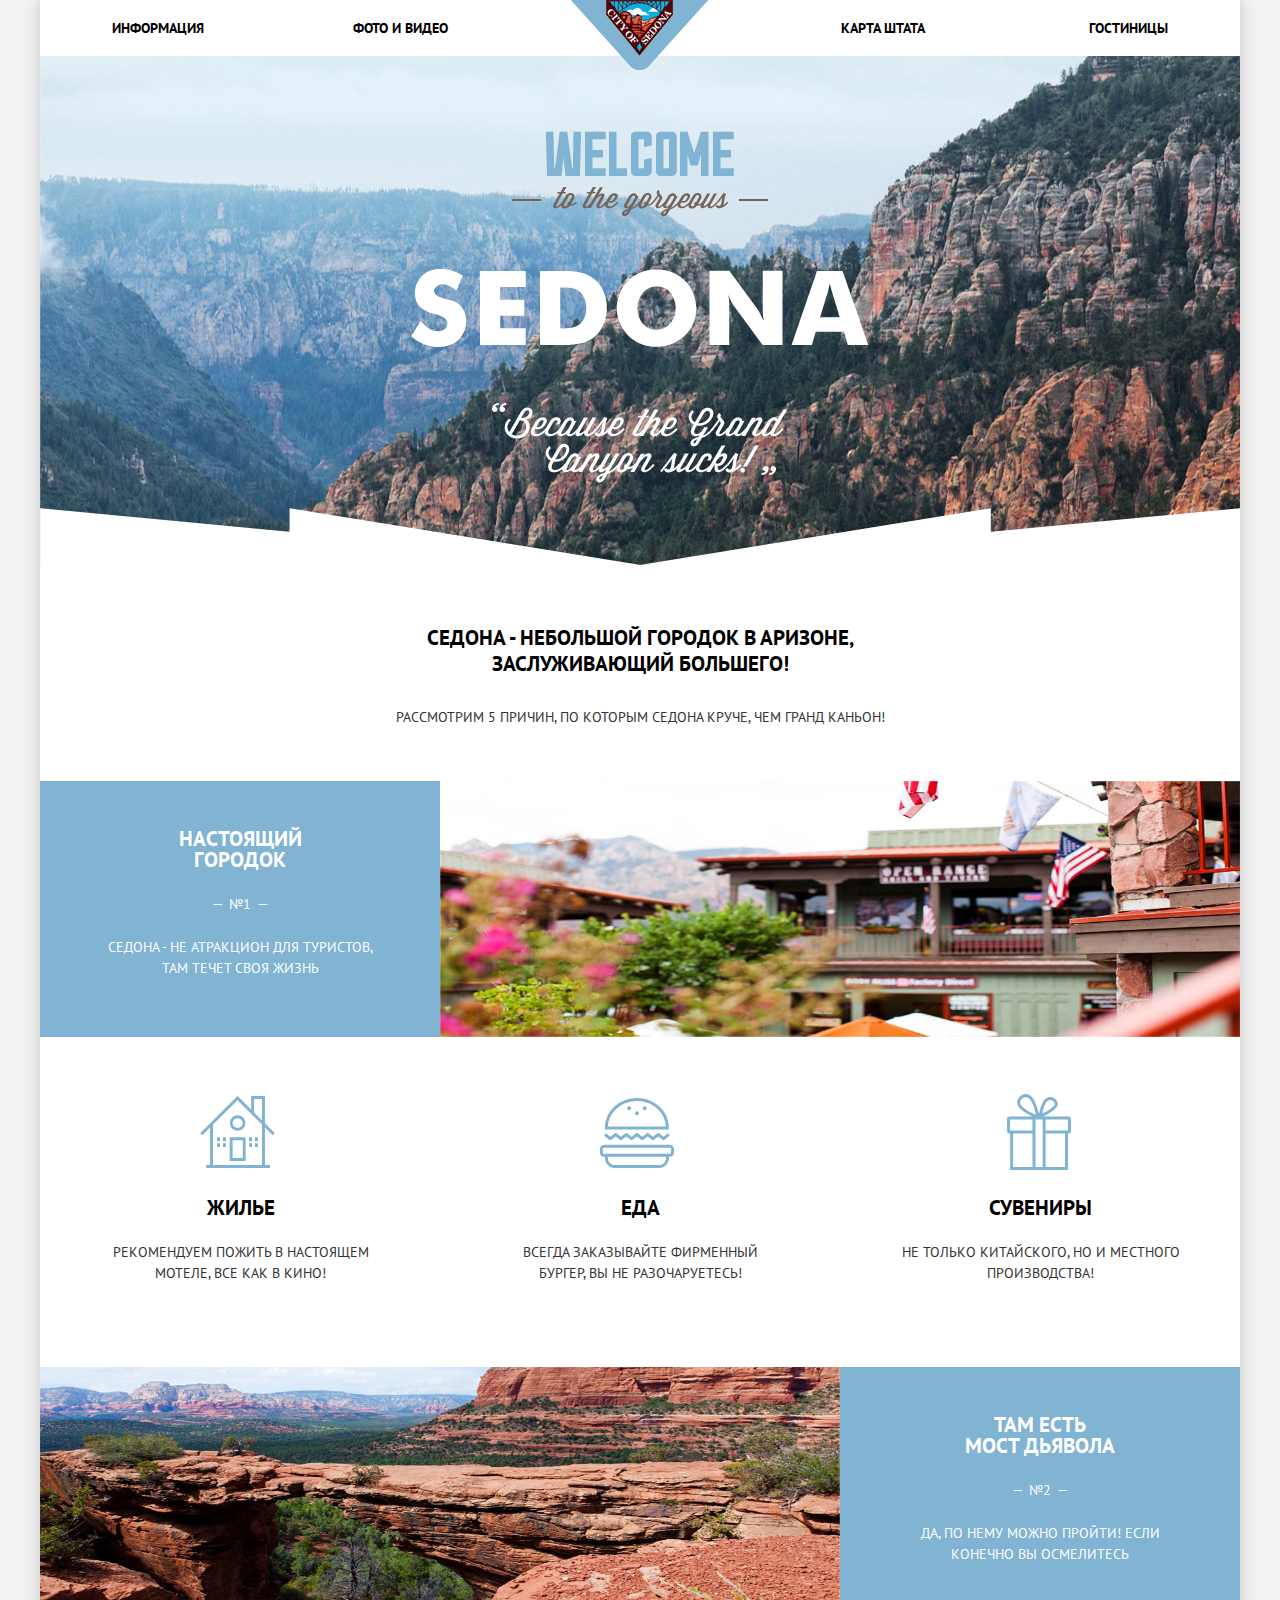
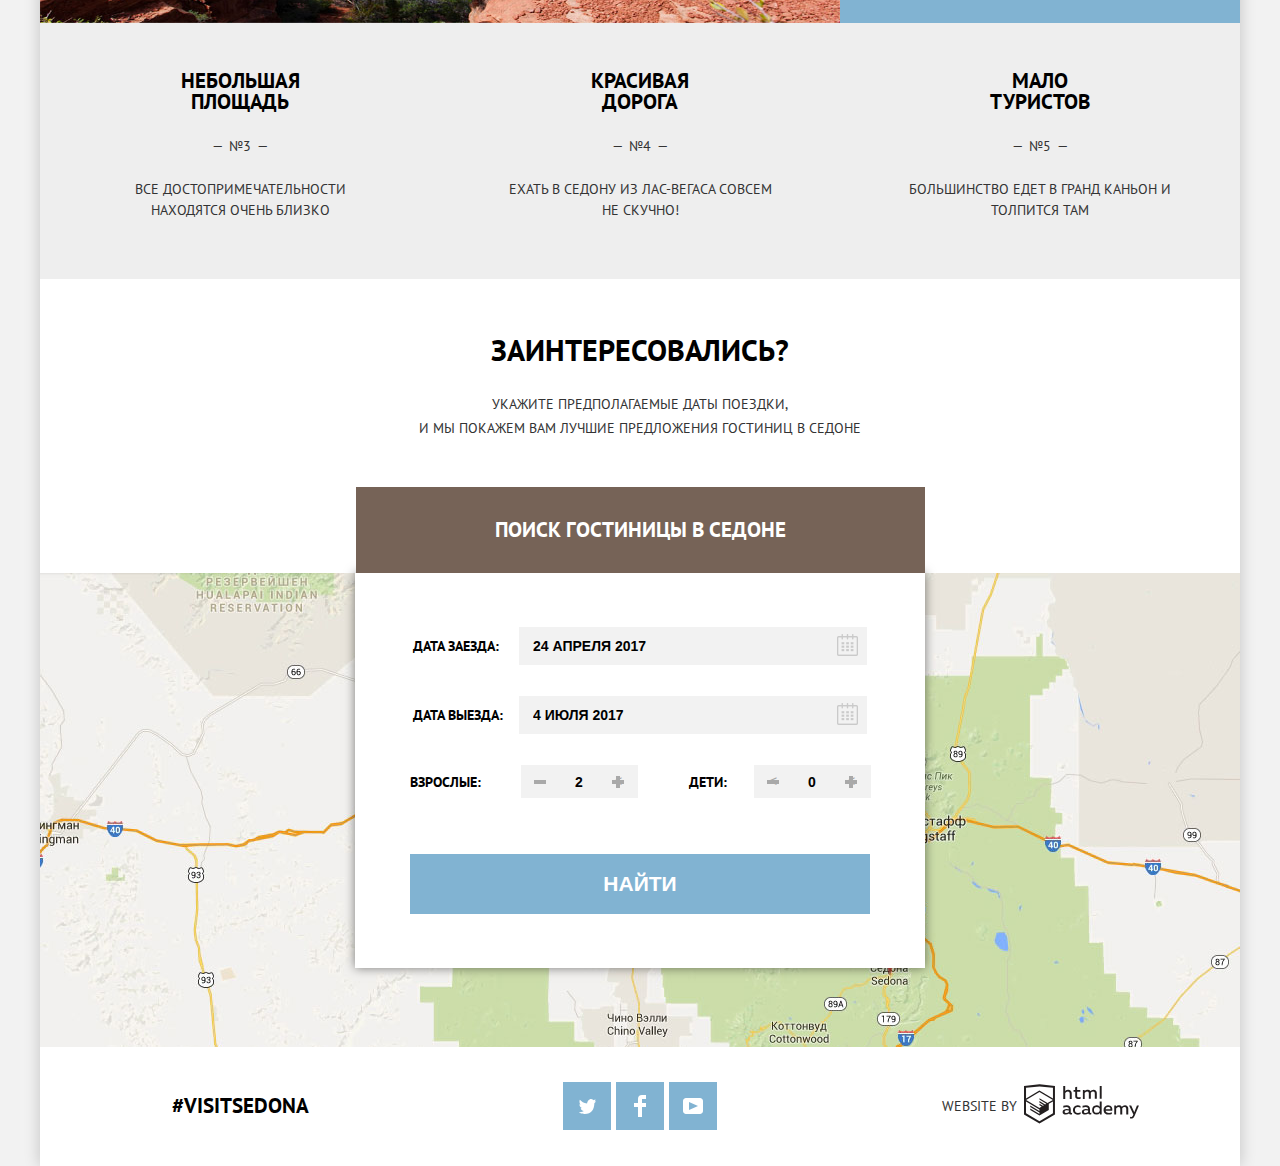
==== commit efd91ec3: "Исправила недочеты" ====
--- a/index.html
+++ b/index.html
@@ -1,6 +1,5 @@
 <!DOCTYPE html>
 <html lang="ru">
-<html>
     <head>
         <meta charset="utf-8">
         <title>Седона</title>
@@ -12,7 +11,7 @@
         <div class="main-conteiner">
             <header class="main-header">
                 <p class="main-logo">
-                    <a class="logo" href="index.html">
+                    <a class="logo">
                        <img src="img/logo.png" width="140" height="70" alt="Логотип Седона">
                     </a>
                 </p>
@@ -30,16 +29,15 @@
                     <h1 class="visually-hidden">Добро пожаловать в Седону</h1>
                     <img src="img/welcome-to-the-sedona.png" width="458" height="352" alt="Добро пожаловать в Седону">
                 </section>
-                <section class="about-sedona"> 
+                <section class="about-sedona">
                         <p class="town">Седона - небольшой городок в Аризоне, заслуживающий большего!</p>
                         <p class="five-reasons">Рассмотрим 5 причин, по которым Седона круче, чем гранд каньон!</p>
                 </section>
-                </section>               
                 <section class="reasons">
                     <h2 class="visually-hidden">Причины побывать в Седоне</h2>
                     <section class="reason-long-block">
                        <div class="reason-content-block reason-white">
-                            <h3 class="reason-name">Наcтоящий <br> городок</h3>
+                            <h3 class="reason-name">Наcтоящий городок</h3>
                             <p class="reason-number">&#8212;&#8194;№1&#8194;&#8212;</p>
                             <p class="reason-text">Седона - не атракцион для туристов, там течет своя жизнь</p>
                         </div>
@@ -49,15 +47,15 @@
                     </section>
                     <div class="recommendations-row">
                         <section class="recommendation recommendation-accommodation">
-                            <h3 class="recommendation-name">Жилье</h3> 
+                            <h3 class="recommendation-name">Жилье</h3>
                             <p class="recommendation-text">Рекомендуем пожить в настоящем мотеле, все как в кино!</p>
-                        </section> 
-                        <section class="recommendation recommendation-food"> 
-                            <h3 class="recommendation-name">Еда</h3> 
+                        </section>
+                        <section class="recommendation recommendation-food">
+                            <h3 class="recommendation-name">Еда</h3>
                             <p class="recommendation-text">Всегда заказывайте фирменный бургер, вы не разочаруетесь!</p>
-                        </section>    
-                        <section class="recommendation recommendation-souvenirs">  
-                            <h3 class="recommendation-name">Сувениры</h3> 
+                        </section>
+                        <section class="recommendation recommendation-souvenirs">
+                            <h3 class="recommendation-name">Сувениры</h3>
                             <p class="recommendation-text">Не только китайского, но и местного производства!</p>
                         </section>
                     </div>
@@ -73,17 +71,17 @@
                     </section>
                     <div class="reasons-row">
                         <section class="reason-content-block reason-black">
-                            <h3 class="reason-name">Небольшая <br> площадь</h3>
+                            <h3 class="reason-name">Небольшая площадь</h3>
                             <p class="reason-number">&#8212;&#8194;№3&#8194;&#8212;</p>
                             <p class="reason-text">Все достопримечательности находятся  очень близко</p>
                         </section>
-                        <section class="reason-content-block reason-black">        
-                            <h3 class="reason-name">Красивая <br> дорога</h3>
+                        <section class="reason-content-block reason-black">
+                            <h3 class="reason-name">Красивая дорога</h3>
                             <p class="reason-number">&#8212;&#8194;№4&#8194;&#8212;</p>
                             <p class="reason-text">Ехать в Седону из Лас-Вегаса совсем не скучно!</p>
                         </section>
-                        <section class="reason-content-block reason-black">         
-                            <h3 class="reason-name">Мало <br> туристов</h3>
+                        <section class="reason-content-block reason-black">
+                            <h3 class="reason-name">Мало туристов</h3>
                             <p class="reason-number">&#8212;&#8194;№5&#8194;&#8212;</p>
                             <p class="reason-text">Большинство едет в Гранд Каньон и толпится там</p>
                         </section>
@@ -93,36 +91,32 @@
                             <div class="hotel-search-block-one">
                             <p class="hotel-search-title">Заинтересовались?</p>
                             <p class="hotel-search-text">Укажите предполагаемые даты поездки,<br> и мы покажем вам лучшие предложения гостиниц в Седоне</p>
-                                <a class="hotel-search-button" href="#">Поиск гостиницы в Седоне</a>
+                                <a class="hotel-search-button" href="searh-hotel.html">Поиск гостиницы в Седоне</a>
                         </div>
                     <div class="hotel-search-block-two">
-                        <form class="hotel-search-form" action="#" method="get">
+                        <form class="hotel-search-form" action="https://echo.htmlacademy.ru/" method="get">
                                 <div class="form-field">
                                     <label class="hotel-search" for="search-date-from">Дата заезда:</label>
                                     <input type="text" id="search-date-from" name="date-from" value="24 апреля 2017">
-                                    <button class="calendar" type="button">
-                                        <svg xmlns="http://www.w3.org/2000/svg" width="21" height="22" viewBox="0 0 21 22"><path class="icon-calendar" d="M19.251 2.025h-2.845V.648c0-.381-.294-.689-.656-.689-.363 0-.656.308-.656.689v1.377h-3.938V.648c0-.381-.294-.689-.655-.689-.363 0-.657.308-.657.689v1.377H5.906V.648c0-.381-.294-.689-.656-.689-.363 0-.657.308-.657.689v1.377H1.75C.784 2.025 0 2.847 0 3.862v16.302C0 21.179.784 22 1.75 22h17.501c.966 0 1.749-.821 1.749-1.836V3.862c0-1.015-.783-1.837-1.749-1.837zm.437 18.139a.448.448 0 0 1-.437.459H1.75a.45.45 0 0 1-.438-.459V3.862a.45.45 0 0 1 .438-.459h2.844v1.378c0 .381.294.689.657.689.362 0 .656-.308.656-.689V3.403h3.938v1.378c0 .381.294.689.657.689.361 0 .655-.308.655-.689V3.403h3.938v1.378c0 .381.293.689.656.689.362 0 .656-.308.656-.689V3.403h2.845c.241 0 .437.206.437.459v16.302z"/><path d="M4.594 8.225h2.625v2.066H4.594zM4.594 11.668h2.625v2.067H4.594zM4.594 15.112h2.625v2.066H4.594zM9.188 15.112h2.625v2.066H9.188zM9.188 11.668h2.625v2.067H9.188zM9.188 8.225h2.625v2.066H9.188zM13.781 15.112h2.625v2.066h-2.625zM13.781 11.668h2.625v2.067h-2.625zM13.781 8.225h2.625v2.066h-2.625z"/></svg>
-                                    </button>
-                                </div>   
+                                    <button class="calendar" type="button"><span class="visually-hidden">кнопка "календарь"</span></button>
+                                </div>
                                 <div class="form-field">
                                     <label class="hotel-search" for="search-date-to">Дата выезда:</label>
                                     <input type="text" id="search-date-to" name="date-to" value="4 июля 2017">
-                                    <button class="calendar" type="button">
-                                        <svg xmlns="http://www.w3.org/2000/svg" width="21" height="22" viewBox="0 0 21 22"><path class="icon-calendar" d="M19.251 2.025h-2.845V.648c0-.381-.294-.689-.656-.689-.363 0-.656.308-.656.689v1.377h-3.938V.648c0-.381-.294-.689-.655-.689-.363 0-.657.308-.657.689v1.377H5.906V.648c0-.381-.294-.689-.656-.689-.363 0-.657.308-.657.689v1.377H1.75C.784 2.025 0 2.847 0 3.862v16.302C0 21.179.784 22 1.75 22h17.501c.966 0 1.749-.821 1.749-1.836V3.862c0-1.015-.783-1.837-1.749-1.837zm.437 18.139a.448.448 0 0 1-.437.459H1.75a.45.45 0 0 1-.438-.459V3.862a.45.45 0 0 1 .438-.459h2.844v1.378c0 .381.294.689.657.689.362 0 .656-.308.656-.689V3.403h3.938v1.378c0 .381.294.689.657.689.361 0 .655-.308.655-.689V3.403h3.938v1.378c0 .381.293.689.656.689.362 0 .656-.308.656-.689V3.403h2.845c.241 0 .437.206.437.459v16.302z"/><path d="M4.594 8.225h2.625v2.066H4.594zM4.594 11.668h2.625v2.067H4.594zM4.594 15.112h2.625v2.066H4.594zM9.188 15.112h2.625v2.066H9.188zM9.188 11.668h2.625v2.067H9.188zM9.188 8.225h2.625v2.066H9.188zM13.781 15.112h2.625v2.066h-2.625zM13.781 11.668h2.625v2.067h-2.625zM13.781 8.225h2.625v2.066h-2.625z"/></svg>
-                                 </button>
+                                    <button class="calendar" type="button"><span class="visually-hidden">кнопка "календарь"</span></button>
                             </div>
                             <div class="form-field">
                             <div class="quantity-block">
                                 <label class="adults-form" for="adults">Взрослые:</label>
-                                <button class="quantity-button">-</button>
+                                <button class="quantity-button"><span class="visually-hidden">кнопка "минус"</span></button>
                                 <input type="text" name="adults-quantity-form" id="adults" value="2">
-                                <button class="quantity-button">+</button>
-                            </div>
+                                <button class="quantity-button plus"><span class="visually-hidden">кнопка "плюс"</span><</button>
+                            </div>    
                             <div class="quantity-block">
                                 <label class="children-form" for="children">Дети:</label>
-                                <button class="quantity-button">-</button>
+                                <button class="quantity-button "><span class="visually-hidden">кнопка "минус"</span><</button>
                                 <input type="text" name="children-quantity-form" id="children" value="0">
-                                <button class="quantity-button">+</button>
+                                <button class="quantity-button plus"><span class="visually-hidden">кнопка "плюс"</span><</button>
                             </div>
                             </div>
                             <button class="search" type="button">Найти</button>
@@ -150,7 +144,7 @@
                                 </svg>
                             </a>
                         </li>
-                                <li class="footer-social-list-yt">
+                        <li class="footer-social-list-yt">
                             <a class="social" href="#">
                                 <span class="visually-hidden">Ютьюб</span>
                                 <svg xmlns="http://www.w3.org/2000/svg" xmlns:xlink="http://www.w3.org/1999/xlink" width="20" height="16" viewBox="0 0 20 16"><image overflow="visible" width="20" height="16"/><path class="social-icon" fill="#FFF" d="M17 0H3C1.35 0 0 1.35 0 3v10c0 1.65 1.35 3 3 3h14c1.65 0 3-1.35 3-3V3c0-1.65-1.35-3-3-3zM6.027 11.998V4.002L15.014 8l-8.987 3.998z"/></svg>
--- a/css/style.css
+++ b/css/style.css
@@ -13,6 +13,7 @@
 
     color: rgb(51, 51, 51);
     background-color: rgb(242, 242, 242);
+    min-width: 1200px;
 }
 
 a
@@ -241,7 +242,8 @@
 
 .town
 {
-    font-size: 21px;
+   width: 100%;
+   font-size: 21px;
     font-weight: 700;
     line-height: 26px;
 
@@ -261,11 +263,10 @@
 {
     display: flex;
 
-    margin: 0;
-    padding: 0;
-
     justify-content: center;
     align-items: center;
+
+    background-color: rgb(129, 179, 210);
 }
 
 .reason-content-block
@@ -274,8 +275,7 @@
     flex-direction: column;
 
     box-sizing: border-box;
-    width: 400px;
-    margin: 0;
+    width: 33.334%;
     padding-top: 47px;
     padding-right: 60px;
     padding-bottom: 47px;
@@ -285,63 +285,74 @@
     align-items: center;
 }
 
-.reason-content-block .reason-name
-{
+.reason-name
+{
+    width: 100%;
     margin: 0;
     margin-bottom: 24px;
-}
-
-.reason-number
-{
-    margin: 0;
-    margin-bottom: 22px;
-}
-
-.reason-text
-{
-    margin: 0;
-    margin-bottom: 11px;
-}
-
-
-.reason-img-block
-{
-    width: 800px;
-    width: 800px;
-    height: 256px;
-    margin: 0;
-    padding: 0;
-
-    vertical-align: middle;
-}
-
-.reasons-row
-{
-    display: flex;
-
-    justify-content: center;
-    align-items: center;
-}
-
-.reason-white
-{
-    color: rgb(255, 255, 255);
-    background-color: rgb(129, 179, 210);
-}
-
-.reason-black
-{
-    color: rgb(51, 51, 51);
-    background-color: rgb(238, 238, 238);
-}
-
-.reason-content-block h3
-{
+    padding-right: 70px;
+    padding-left: 70px;
+    box-sizing: border-box;
+
     font-size: 21px;
     font-weight: 700;
     line-height: 21px;
-
-    margin: 0;
+}
+
+.reason-white:nth-child(2)
+{
+     padding-right: 49px;
+    padding-left: 49px;
+}
+
+.reason-white:nth-child(2) .reason-name
+{
+    padding-right: 0;
+    padding-left: 0;
+}
+
+.reason-number
+{
+    margin: 0;
+    margin-bottom: 22px;
+}
+
+.reason-text
+{
+    width: 100%;
+    margin: 0;
+    margin-bottom: 11px;
+}
+
+
+.reason-img-block
+{
+    width: 66.667%;
+    height: 256px;
+    margin: 0;
+    padding: 0;
+
+    vertical-align: middle;
+}
+
+.reasons-row
+{
+    display: flex;
+
+    justify-content: center;
+    align-items: center;
+}
+
+.reason-white
+{
+    color: rgb(255, 255, 255);
+    background-color: rgb(129, 179, 210);
+}
+
+.reason-black
+{
+    color: rgb(51, 51, 51);
+    background-color: rgb(238, 238, 238);
 }
 
 .reason-black h3
@@ -376,9 +387,9 @@
     flex-direction: column;
 
     box-sizing: border-box;
-    width: 400px;
+    width: 33.334%;
     padding-top: 158px;
-    padding-right: 58px;
+    padding-right: 57px;
     padding-bottom: 83px;
     padding-left: 58px;
 
@@ -400,6 +411,7 @@
 
 .recommendation p
 {
+    width: 100%;
     font-size: 14px;
     font-weight: 400;
     line-height: 21px;
@@ -456,7 +468,10 @@
 
     min-height: 290px;
     margin: 0;
-    padding: 0;
+    padding-left: 315px;
+    padding-right: 315px;
+    padding-top: 53px;
+    box-sizing: border-box;
 }
 
 .hotel-search-form
@@ -471,8 +486,7 @@
     line-height: 36px;
 
     margin: 0;
-    padding-top: 50px;
-    padding-bottom: 0;
+    margin-bottom: 24px;
 
     color: rgb(0, 0, 0);
 }
@@ -482,8 +496,7 @@
     line-height: 24px;
 
     margin: 0;
-    padding-top: 24px;
-    padding-bottom: 47px;
+    margin-bottom: 47px;
 }
 
 .hotel-search-button
@@ -495,7 +508,7 @@
     display: inline-block;
 
     margin: 0 auto;
-    padding: 30px 140px;
+    padding: 30px 139px;
 
     color: rgb(255, 255, 255);
     background-color: rgb(118, 99, 87);
@@ -525,6 +538,7 @@
 
     background-image: url(../img/map.jpg);
     background-repeat: no-repeat;
+    background-color: rgb(233, 229, 220);
 }
 
 .hotel-search-form
@@ -535,8 +549,8 @@
     box-sizing: border-box;
     width: 570px;
     margin: 0 auto;
-    padding: 54px;
-    padding-top: 56px;
+    padding: 54px 56px;
+    /*padding-top: 56px;*/
 
     background-color: rgb(255, 255, 255);
 
@@ -597,8 +611,8 @@
 .form-field:first-child input,
 .form-field:nth-child(2) input
 {
-    width: 342px;
-    height: 36px;
+    width: 348px;
+    height: 38px;
 }
 
 .form-field input
@@ -615,7 +629,7 @@
 .form-field input[type='text']
 {
     box-sizing: border-box;
-    padding-left: 13px;
+    padding-left: 12px;
 
     border: 2px solid rgb(242, 242, 242);
     background-color: rgb(242, 242, 242);
@@ -669,13 +683,14 @@
 
 .quantity-block:first-child label
 {
-    margin-right: 32px;
+    margin-right: 40px;
+
 }
 
 .quantity-block:last-child label
 {
-    margin-right: 26px;
-    margin-left: 49px;
+    margin-right: 27px;
+    margin-left: 51px;
 }
 
 .form-field
@@ -695,23 +710,30 @@
     align-items: center;
 }
 
-.form-field:first-child,
+.form-field:first-child
+{
+    position: relative;
+
+    margin-bottom: 31px;
+}
+
 .form-field:nth-child(2)
 {
     position: relative;
 
-    margin-bottom: 32px;
+    margin-bottom: 31px;
 }
 
 .form-field:first-child button
 {
     position: absolute;
-    top: 5px;
-    right: 12px;
+    top: 7px;
+    right: 9px;
 
     width: 21px;
     height: 22px;
 
+    background-image: url(../img/calendar.png);
     border: transparent;
     background-color: transparent;
 }
@@ -719,19 +741,21 @@
 .form-field:nth-child(2) button
 {
     position: absolute;
-    top: 5px;
-    right: 12px;
+    top: 7px;
+    right: 9px;
 
     width: 21px;
     height: 22px;
 
+    background-image: url(../img/calendar.png);
+    background-repeat: no-repeat;
     border: transparent;
     background-color: transparent;
 }
 
 .form-field:nth-child(3)
 {
-    margin-bottom: 57px;
+    margin-bottom: 56px;
 }
 
 .form-field:nth-child(3) button
@@ -749,19 +773,18 @@
     color: rgb(129, 179, 210);
 }
 
-.calendar .icon-calendar
-{
-    fill: rgb(169, 169, 169);
-}
-
-.calendar:hover .icon-calendar
-{
-    fill: rgb(0, 0, 0);
-}
-
-.calendar:active .icon-calendar
-{
-    fill: rgb(129, 179, 210);
+.form-field:first-child button:hover,
+.form-field:nth-child(2) button:hover
+{
+   background-image: url(../img/calendar-hover.png);
+    background-repeat: no-repeat;
+}
+
+.form-field:first-child button:active,
+.form-field:nth-child(2) button:active
+{
+    background-image: url(../img/calendar-active.png);
+    background-repeat: no-repeat;
 }
 
 .hotel-search-form
@@ -772,7 +795,60 @@
     background-color: rgb(255, 255, 255);
 }
 
-
+.quantity-button
+{
+    position: relative;
+}
+
+.quantity-button::before
+{
+    position: absolute;
+    top: 15px;
+    left: 13px;
+
+
+    width: 12px;
+    height: 4px;
+
+    content: '';
+
+    background-color: rgb(169, 169, 169);
+}
+
+.quantity-button:hover::before
+{
+    background-color: rgb(0, 0, 0);
+}
+
+.quantity-button:active::before
+{
+    background-color: rgb(129, 179, 210);
+}
+
+.plus::after
+{
+    position: absolute;
+    top: 11px;
+    left: 17px;
+
+
+    width: 4px;
+    height: 12px;
+
+    content: '';
+
+    background-color: rgb(169, 169, 169);
+}
+
+.plus:hover::after
+{
+    background-color: rgb(0, 0, 0);
+}
+
+.plus:active::after
+{
+    background-color: rgb(129, 179, 210);
+}
 
 
 /*footer*/
@@ -794,9 +870,7 @@
     margin: 0;
     padding: 0;
     padding-top: 35px;
-    padding-bottom: 35px;
-
-    color: rgba(0, 0, 0);
+    padding-bottom: 36px;
     background-color: rgb(255, 255, 255);
 
     justify-content: center;
@@ -839,7 +913,7 @@
 
 .site-footer-column
 {
-    width: 33%;
+    width: 33.334%;
 }
 
 .footer-social-list
@@ -902,10 +976,10 @@
     fill: rgb(136, 182, 209);
 }
 
-.footer-social-list li:nth-child(2)
-{
-    padding-right: 5px;
-    padding-left: 5px;
+.footer-social-list li
+{
+    padding-right: 2.5px;
+    padding-left: 2.5px;
 }
 
 
@@ -915,7 +989,6 @@
     flex-direction: row;
 
     margin: 0;
-    margin-left: 7px;
     padding: 0;
 
     justify-content: center;
@@ -956,7 +1029,7 @@
 /*фильтры для поиска гостиницы*/
 .hotels-filters
 {
-    height: 217px;
+    min-height: 217px;
 
     color: rgb(255, 255, 255);
     background-color: rgb(129, 179, 210);
@@ -1031,7 +1104,7 @@
     margin: 0;
     padding-top: 26px;
     padding-right: 73px;
-    padding-bottom: 30px;
+    padding-bottom: 7px;
     padding-left: 73px;
 
     justify-content: flex-start;
@@ -1124,6 +1197,7 @@
 .filter-range legend
 {
     text-align: left;
+    margin-left: 3px;
 }
 
 .filter-range-title
@@ -1166,7 +1240,7 @@
 .filter-range-price-controls label
 {
     font-size: 14px;
-    line-height: 38px;
+    line-height: 35px;
 
     display: inline-block;
 
@@ -1178,7 +1252,11 @@
 .filter-range-price-controls .max-price
 {
     width: 90px;
-    padding-left: 65px;
+    padding-left: 57px;
+}
+
+.filter-range-price-controls .min-price {
+    padding-left: 36px;
 }
 
 .filter-range-price-controls input
@@ -1254,6 +1332,7 @@
     display: block;
 
     margin: 0 auto;
+    margin-left: 87px;
     padding: 6px 30px;
 
     cursor: pointer;
@@ -1322,12 +1401,15 @@
     font-size: 12px;
     line-height: 18px;
 
-    padding-left: 50px;
+    padding-top: 4px;
+    padding-left: 48px;
 }
 
 .results-filters-block-two
 {
     width: 538px;
+
+    padding-top: 4px;
 }
 
 .results-filters-block-two ul
@@ -1394,6 +1476,7 @@
 .results-filters-block-three
 {
     width: 241px;
+    padding-top: 4px;
 }
 
 .results-filters-block-three ul
@@ -1457,7 +1540,7 @@
     margin: 0;
     padding-top: 28px;
     padding-right: 6%;
-    padding-bottom: 28px;
+    padding-bottom: 30px;
     padding-left: 6%;
 
     border-bottom: 1px solid rgb(235, 235, 235);
@@ -1482,24 +1565,6 @@
     align-items: center;
 }
 
-.text-row-one span
-{
-    margin: 0;
-    padding-left: 39px;
-}
-
-.text-row-two span
-{
-    margin: 0;
-    padding-left: 65px;
-}
-
-.text-row-three span
-{
-    margin: 0;
-    padding-left: 23px;
-}
-
 .hotel-description-content
 {
     display: flex;
@@ -1507,6 +1572,7 @@
 
     box-sizing: border-box;
     width: 780px;
+    padding-right: 519px;
 
     justify-content: flex-start;
 }
@@ -1520,7 +1586,8 @@
     display: flex;
 
     margin: 0;
-    margin-bottom: 9px;
+    margin-top: -4px;
+    margin-bottom: 10px;
 
     color: rgb(0, 0, 0);
 
@@ -1538,11 +1605,30 @@
     flex-direction: row;
 
     margin: 0;
-    margin-bottom: 11px;
+    margin-bottom: 13px;
     padding: 0;
 
     justify-content: flex-start;
     align-items: center;
+
+}
+
+.hotel-description-text span
+{
+    display: flex;
+    justify-content: flex-start;
+    align-items: center;
+}
+
+.hotel-description-text span:first-child
+{
+    width: 112px;
+    margin-right: 5px;
+}
+
+.hotel-description-text span:last-child
+{
+    width: 143px;
 }
 
 .hotel-description-title a
@@ -1584,13 +1670,14 @@
 .read-more
 {
     display: inline-block;
+    vertical-align: baseline;
 
     margin: 0;
     margin-right: 5px;
     padding: 3px 17px;
 
     color: rgb(255, 255, 255);
-    background-color: rgb(118, 99, 87);
+    background-color: rgb(129, 179, 210);
 }
 
 .read-more:hover
@@ -1614,11 +1701,12 @@
 .book-it
 {
     display: inline-block;
+    vertical-align: baseline;
 
     padding: 3px 17px;
 
     color: rgb(255, 255, 255);
-    background-color: rgb(129, 179, 210);
+    background-color: rgb(118, 99, 87);
 }
 
 .book-it:hover
@@ -1641,46 +1729,33 @@
 
 .hotel-description-raiting
 {
+   
     width: 112px;
 }
 
 .stars
 {
-    margin: 0;
-    margin-bottom: 50px;
-}
-
-.row-one-stars
-{
-    width: 72px;
+    
+    display: flex;
+    justify-content: flex-end;
+    align-items: center;
+    margin: 0;
+    margin-bottom: 48px;
+
+}
+
+ .star
+{
+  
+    width: 18px;
     height: 17px;
-    margin-left: 40px;
 
     background: url('../img/star.svg');
-    background-repeat: repeat-x;
-    background-position: right;
-}
-
-.row-two-stars
-{
-    width: 52px;
-    height: 17px;
-    margin-left: 60px;
-
-    background: url('../img/star.svg');
-    background-repeat: repeat-x;
-    background-position: right;
-}
-
-.row-three-stars
-{
-    width: 34px;
-    height: 17px;
-    margin-left: 78px;
-
-    background: url('../img/star.svg');
-    background-repeat: repeat-x;
-    background-position: right;
+    background-repeat: no-repeat;
+    background-position: center;
+
+    margin-right: 1.5px;
+    margin-left: 1.5px;
 }
 
 .raiting
@@ -1690,14 +1765,8 @@
     line-height: 21px;
 
     margin: 0;
+    padding: 3px 0;
 
     color: rgb(102, 102, 102);
     background-color: rgb(242, 242, 242);
 }
-
-
-
-
-
-
-
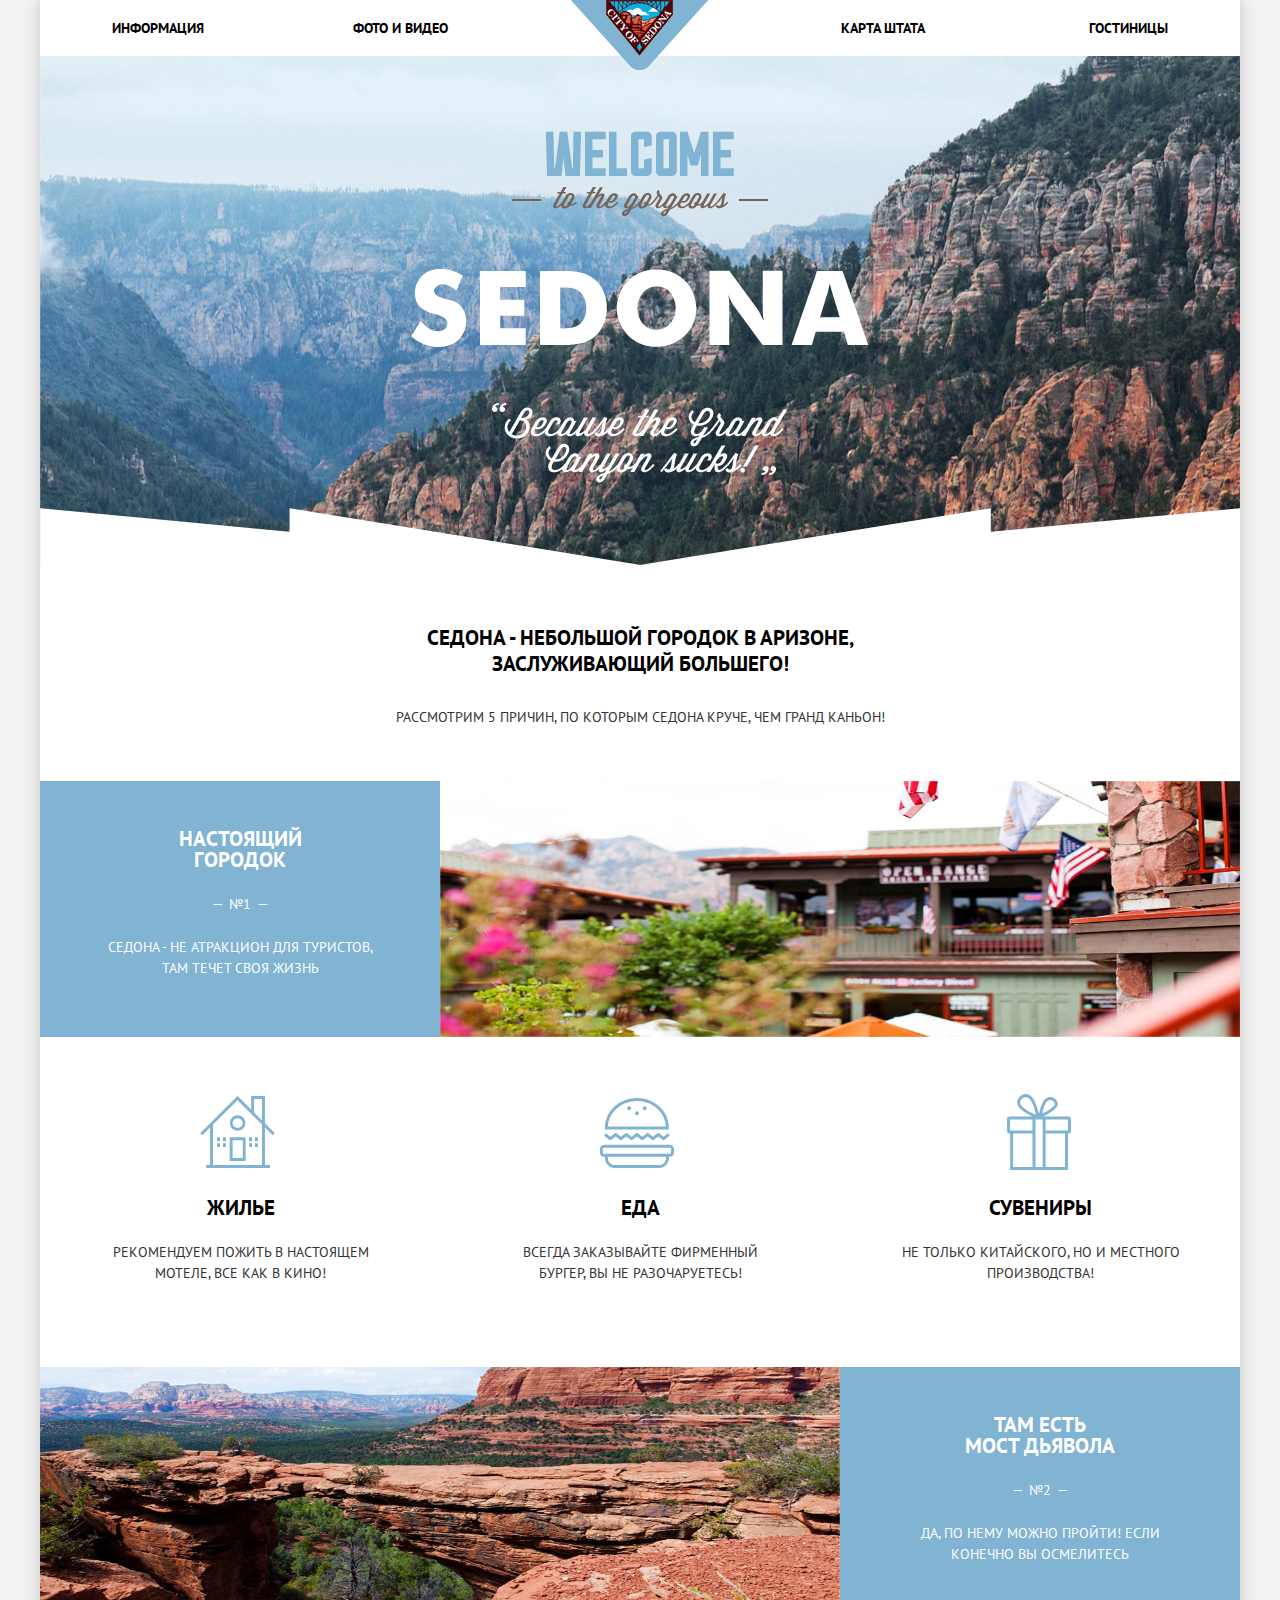
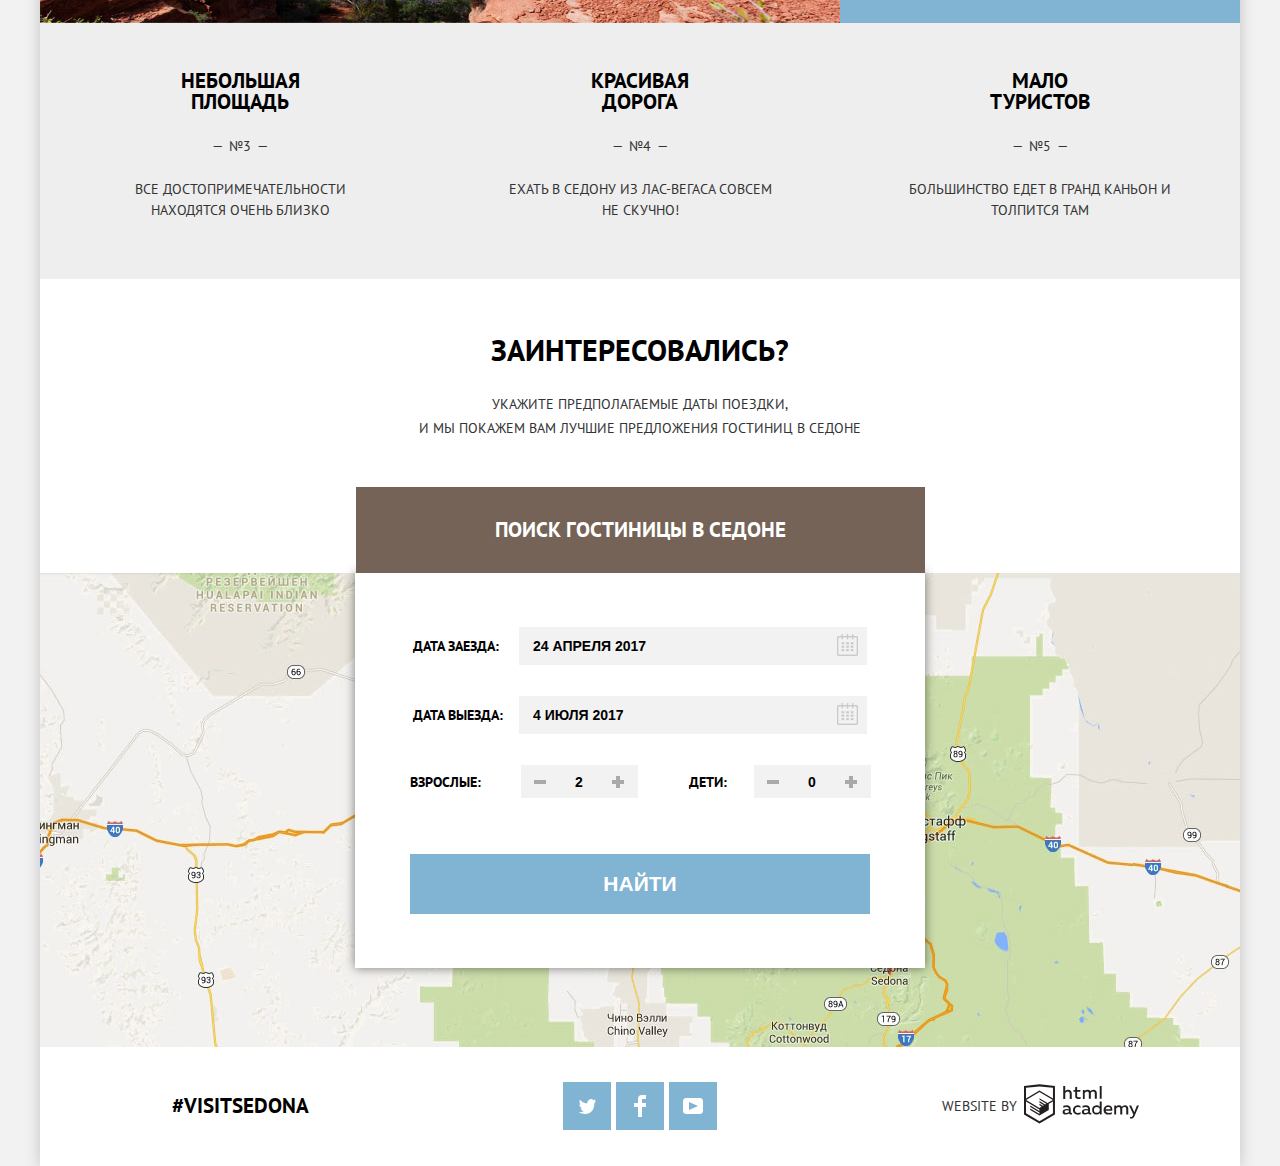
==== commit c2a2fe08: "исправления" ====
--- a/index.html
+++ b/index.html
@@ -110,13 +110,13 @@
                                 <label class="adults-form" for="adults">Взрослые:</label>
                                 <button class="quantity-button"><span class="visually-hidden">кнопка "минус"</span></button>
                                 <input type="text" name="adults-quantity-form" id="adults" value="2">
-                                <button class="quantity-button plus"><span class="visually-hidden">кнопка "плюс"</span><</button>
+                                <button class="quantity-button plus"><span class="visually-hidden">кнопка "плюс"</span></button>
                             </div>    
                             <div class="quantity-block">
                                 <label class="children-form" for="children">Дети:</label>
-                                <button class="quantity-button "><span class="visually-hidden">кнопка "минус"</span><</button>
+                                <button class="quantity-button "><span class="visually-hidden">кнопка "минус"</span></button>
                                 <input type="text" name="children-quantity-form" id="children" value="0">
-                                <button class="quantity-button plus"><span class="visually-hidden">кнопка "плюс"</span><</button>
+                                <button class="quantity-button plus"><span class="visually-hidden">кнопка "плюс"</span></button>
                             </div>
                             </div>
                             <button class="search" type="button">Найти</button>
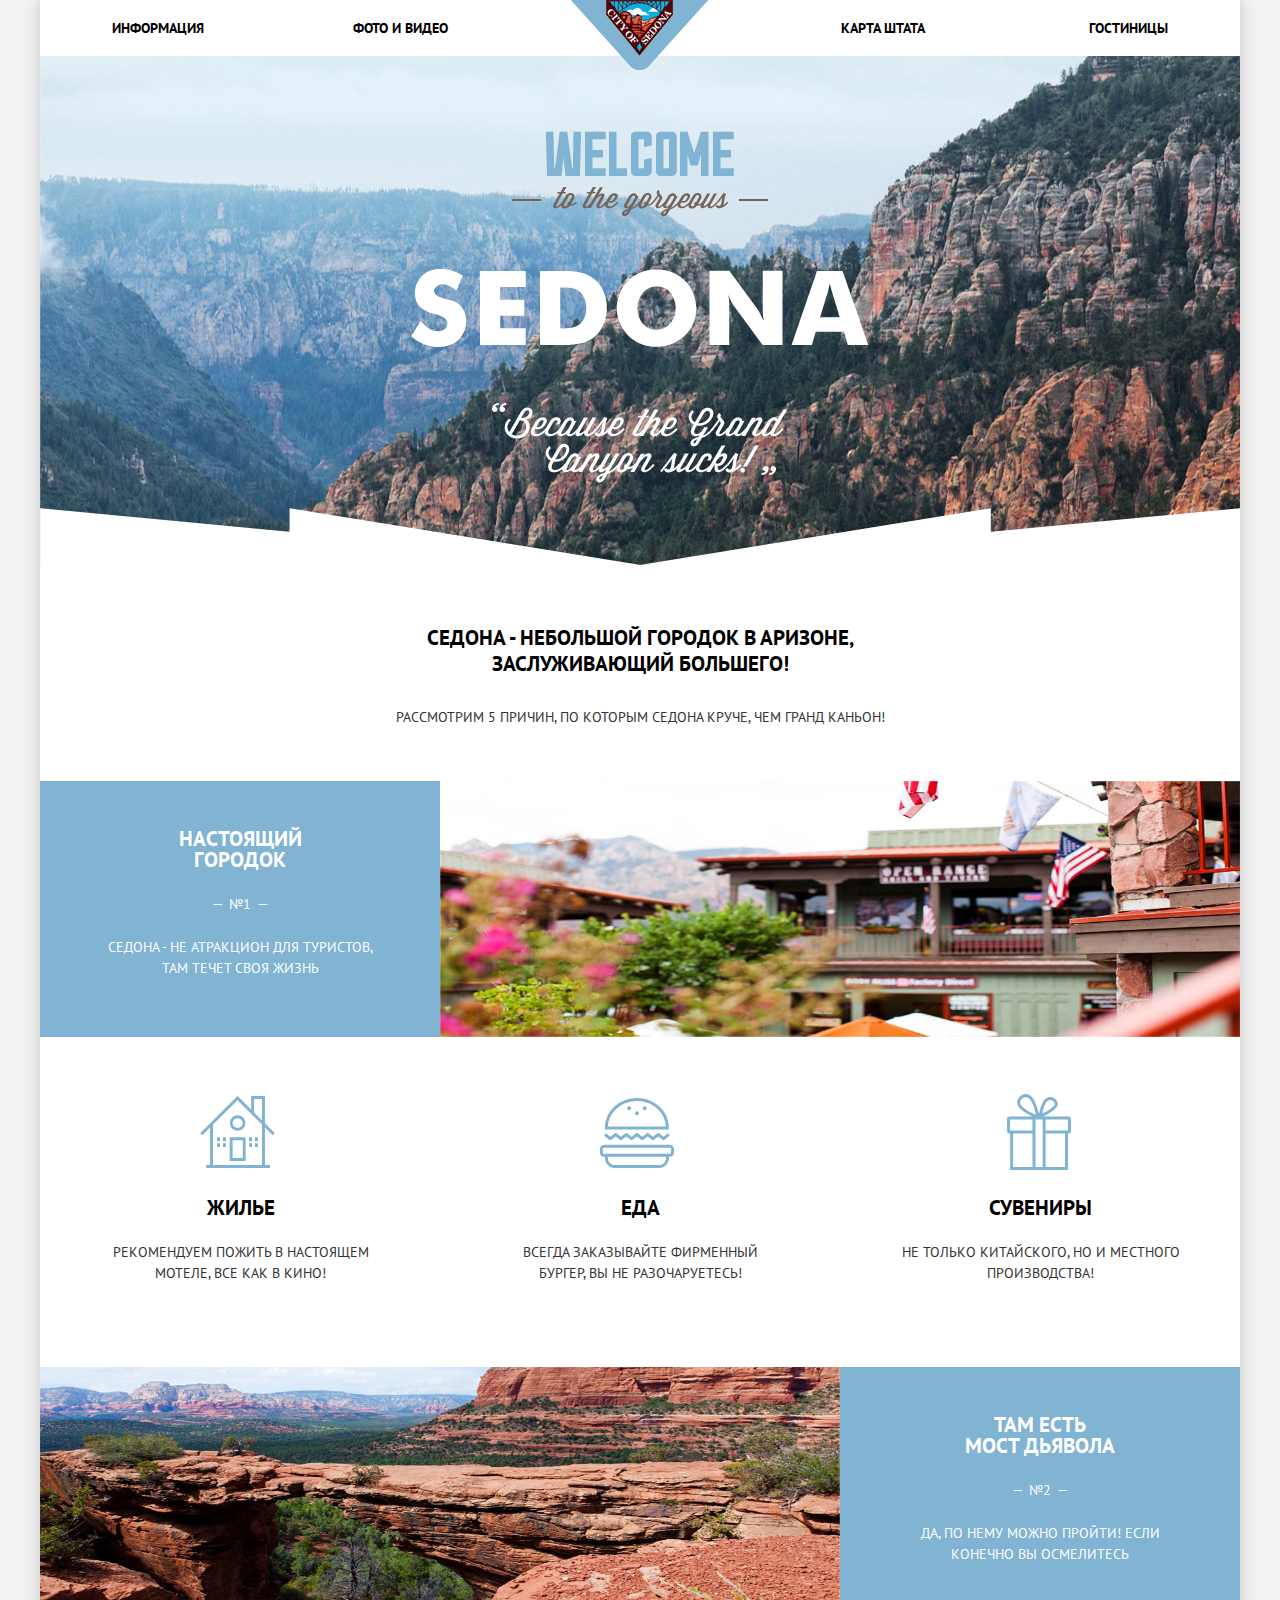
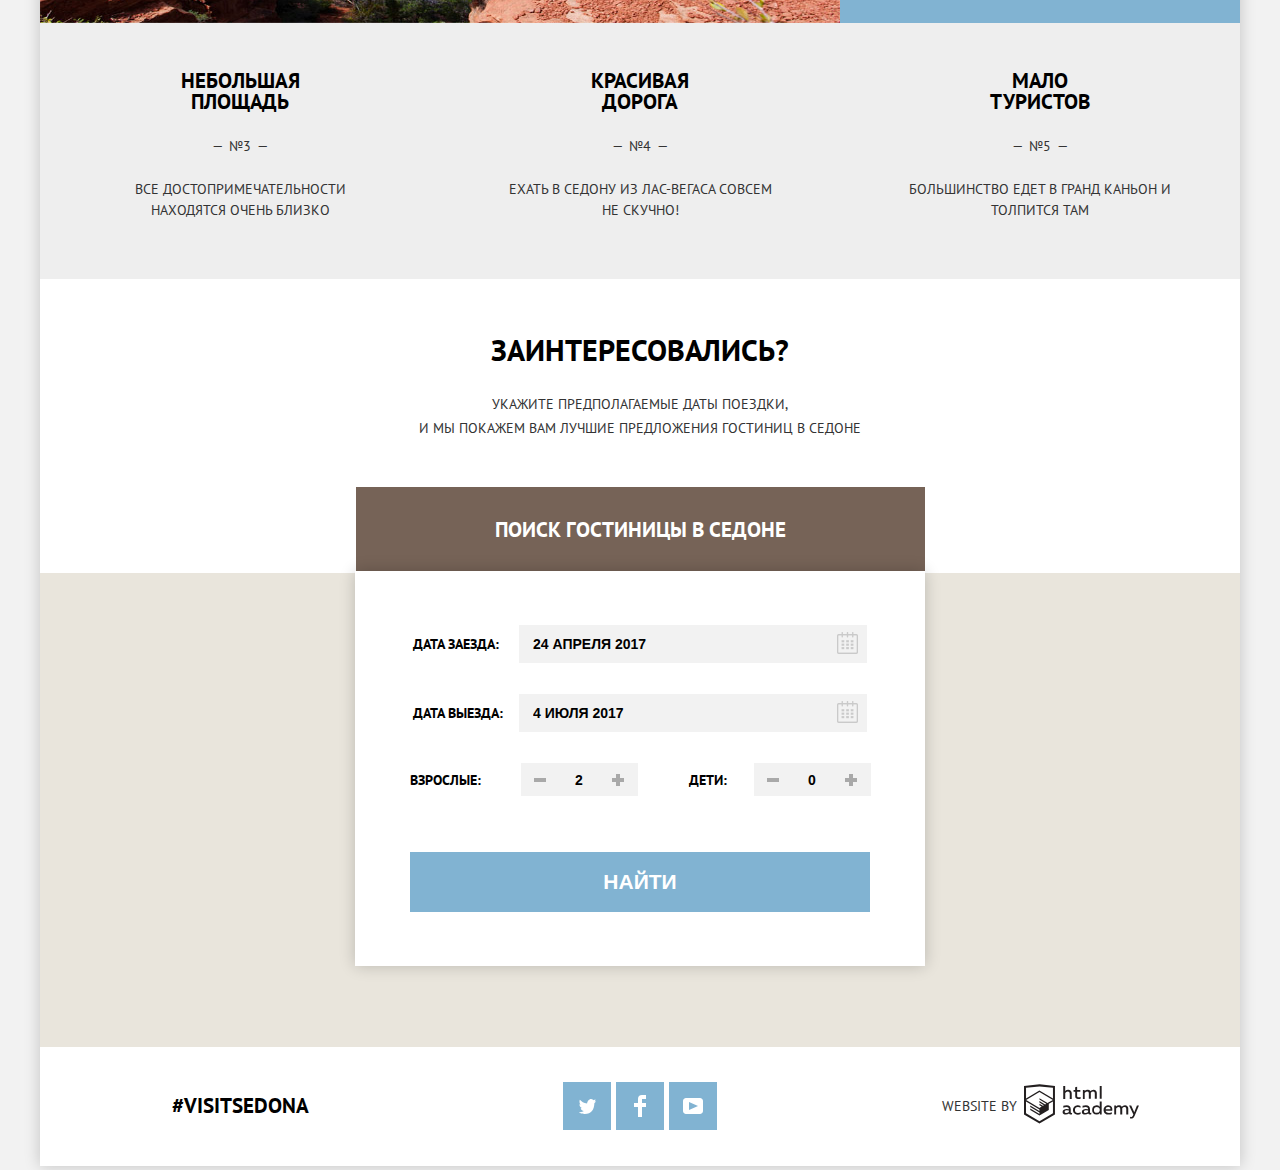
==== commit fc0e0f96: "подключила скрипты" ====
--- a/index.html
+++ b/index.html
@@ -5,7 +5,7 @@
         <title>Седона</title>
         <link href="https://fonts.googleapis.com/css?family=PT+Sans:400,700&amp;subset=cyrillic" rel="stylesheet">
         <link href="css/normalize.css" rel="stylesheet">
-        <link href="css/style.css" rel="stylesheet">
+        <link href="css/style.min.css" rel="stylesheet">
     </head>
     <body>
         <div class="main-conteiner">
@@ -93,8 +93,9 @@
                             <p class="hotel-search-text">Укажите предполагаемые даты поездки,<br> и мы покажем вам лучшие предложения гостиниц в Седоне</p>
                                 <a class="hotel-search-button" href="searh-hotel.html">Поиск гостиницы в Седоне</a>
                         </div>
-                    <div class="hotel-search-block-two">
-                        <form class="hotel-search-form" action="https://echo.htmlacademy.ru/" method="get">
+                        
+                       <div class="hotel-search-block-two">
+                            <form class="hotel-search-form" action="https://echo.htmlacademy.ru/" method="get">
                                 <div class="form-field">
                                     <label class="hotel-search" for="search-date-from">Дата заезда:</label>
                                     <input type="text" id="search-date-from" name="date-from" value="24 апреля 2017">
@@ -119,10 +120,13 @@
                                 <button class="quantity-button plus"><span class="visually-hidden">кнопка "плюс"</span></button>
                             </div>
                             </div>
-                            <button class="search" type="button">Найти</button>
+                            <button class="search" type="submit">Найти</button>
                         </form>
                     </div>
                 </section>
+                <div class="map">
+                            <iframe src="https://www.google.com/maps/embed?pb=!1m18!1m12!1m3!1d707490.6254115925!2d-112.35589443824743!3d34.540014610398615!2m3!1f0!2f0!3f0!3m2!1i1024!2i768!4f13.1!3m3!1m2!1s0x872da132f942b00d%3A0x5548c523fa6c8efd!2z0KHQtdC00L7QvdCwLCDQkNGA0LjQt9C-0L3QsCA4NjMzNiwg0KHQqNCQ!5e0!3m2!1sru!2sru!4v1505407137729" width="100%" height="100%" frameborder="0" style="border:0" allowfullscreen></iframe>
+                </div>
             </main>
             <footer class="main-footer site-footer">
                 <p class="footer-hashtag site-footer-column">
@@ -162,5 +166,6 @@
                 </div>
             </footer>
         </div>
+        <script src="js/script.min.js"></script>
     </body>
 </html>--- a/css/style.min.css
+++ b/css/style.min.css
@@ -0,0 +1 @@
+body,img{margin:0;padding:0}.social-icon,.social:focus .social-icon,.social:hover .social-icon{fill:#fff}.banner-index::after,.filter-range-price-controls::after,.hotels-filters input[type=checkbox]+label::before,.plus::after,.quantity-button::before,.recommendation::before{content:''}.filter-range,.form-field input,.search,body{text-transform:uppercase}body{font-family:'PT Sans',Arial,sans-serif;font-size:14px;font-weight:400;line-height:18px;text-align:center;color:#333;background-color:#f2f2f2;min-width:1200px}a{text-decoration:none}img{max-width:100%}.catalog-conteiner,.main-conteiner{width:1200px;margin:0 auto;background-color:#fff;box-shadow:0 0 15px rgba(0,0,0,.2)}.main-conteiner{position:relative}.visually-hidden{position:absolute;overflow:hidden;clip:rect(0 0 0 0);width:1px;height:1px;margin:-1px;padding:0;border:0}.main-logo{position:absolute;z-index:3;top:0;right:0;left:0;width:138px;margin:0 auto}.site-navigation{font-size:14px;font-weight:700;line-height:21px;color:#000;background-color:#fff}.site-navigation-list{font-size:0;display:flex;margin:0;padding:0 6%;list-style:none;flex-wrap:wrap;justify-content:center;align-items:center}.site-navigation-list li{font-size:14px;display:flex;width:20%;height:56px;justify-content:center;align-items:center}.reason-name,.town{font-size:21px;font-weight:700}.site-navigation-list li:nth-child(2){margin-right:20%}.site-navigation-list li:nth-child(1),.site-navigation-list li:nth-child(2){justify-content:flex-start}.site-navigation-list li:nth-child(3),.site-navigation-list li:nth-child(4){justify-content:flex-end}.site-navigation-list li:nth-child(2) a{margin-left:30px}.site-navigation-list li:nth-child(3) a{margin-right:32px}.site-navigation-list a{color:#000}.site-navigation-list a:focus,.site-navigation-list a:hover{color:#81b3d2}.site-navigation-list a:active{color:rgba(0,0,0,.5)}.menu-item-current a,.menu-item-current a:active,.menu-item-current a:focus,.menu-item-current a:hover{color:#766357}.main-content-index{margin:0;background-color:#fff}.banner-index{position:relative;height:509px;margin:0;padding:0;background-color:#81b3d2;background-image:url(../img/background-index.jpg);background-repeat:no-repeat;background-position:center}.banner-index img{width:458px;height:352px;margin-top:75px}.banner-index::after{position:absolute;z-index:1;right:0;bottom:0;left:0;width:100%;height:57px;margin:0 auto;opacity:1;background-image:url(../img/banner-mask.png);background-repeat:no-repeat;background-position:0 0}.five-reasons,.town{margin:0}.about-sedona{display:flex;flex-direction:column;box-sizing:border-box;width:100%;background-color:#fff;justify-content:center;align-items:center;padding:60px 300px 55px}.reason-long-block,.reasons-row{justify-content:center;display:flex}.town{width:100%;line-height:26px;padding:0 0 31px;color:#000}.reason-long-block{align-items:center;background-color:#81b3d2}.reason-content-block{display:flex;flex-direction:column;box-sizing:border-box;width:33.334%;justify-content:center;align-items:center;padding:47px 60px}.reason-name{width:100%;margin:0 0 24px;padding-right:70px;padding-left:70px;box-sizing:border-box;line-height:21px}.reason-white:nth-child(2){padding-right:49px;padding-left:49px}.reason-white:nth-child(2) .reason-name{padding-right:0;padding-left:0}.reason-number{margin:0 0 22px}.reason-text{width:100%;margin:0 0 11px}.reason-img-block{width:66.667%;height:256px;margin:0;padding:0;vertical-align:middle}.reasons-row{align-items:center}.reason-white{color:#fff;background-color:#81b3d2}.reason-black{color:#333;background-color:#eee}.reason-black h3{color:#000}.reason-content-block p{font-size:14px;font-weight:400;line-height:21px}.recommendations-row{display:flex;background-color:#fff;justify-content:center;align-items:center}.hotel-search-block-one,.recommendation{display:flex;flex-direction:column;box-sizing:border-box}.recommendation{position:relative;width:33.334%;justify-content:center;align-items:center;padding:158px 57px 83px 58px}.recommendation h3{font-size:21px;font-weight:700;line-height:26px;margin:0 0 21px;color:#000}.recommendation p{width:100%;font-size:14px;font-weight:400;line-height:21px;margin:0;color:#333}.recommendation::before{position:absolute;top:57px;right:0;left:0;width:80px;height:80px;margin:0 auto;background-color:#fff;background-repeat:no-repeat}.recommendation-accommodation::before{margin-top:2px;background-image:url(../img/icon-1.svg)}.recommendation-food::before{margin-top:4px;background-image:url(../img/icon-3.svg)}.recommendation-souvenirs::before{margin-left:167px;background-image:url(../img/icon-2.svg)}.hotel-search{position:relative}.hotel-search-block-one{min-height:290px;margin:0;padding-left:315px;padding-right:315px;padding-top:53px}.hotel-search-title{font-size:30px;font-weight:700;line-height:36px;margin:0 0 24px;color:#000}.hotel-search-text{line-height:24px;margin:0 0 47px}.hotel-search-button,.search{font-size:21px;font-weight:700;line-height:26px;color:#fff}.hotel-search-button{display:inline-block;margin:0 auto;padding:30px 139px;background-color:#766357}.hotel-search-button:focus,.hotel-search-button:hover{background-color:#604e43}.hotel-search-button:active{background-color:#503e33}.map{height:593px;margin:0;background-color:#e9e5dc}.map iframe{width:100%;height:100%;border:0}@keyframes bounce{0%{transform:translateY(-395px)}70%{transform:translateY(30px)}90%{transform:translateY(-10px)}100%{transform:translateY(0)}}.hotel-search-block-two{display:block;position:absolute;top:292px;right:0;left:0;animation:bounce .6s;width:570px;margin:0 auto}.hotel-search-block-two-closed{display:none}.hotel-search-form{box-shadow:0 0 15px rgba(0,0,0,.2);display:flex;flex-direction:column;box-sizing:border-box;padding:54px 56px;justify-content:center;align-items:center}.search{width:460px;height:60px;margin:0;border:none;background-color:#81b3d2}.search:hover{color:#fff;border:transparent;background-color:#669ec0}.search:active{color:rgba(255,255,255,.5);border:transparent;background-color:#5496bd}.form-field input,.form-field label{font-size:14px;color:#000;font-weight:700;line-height:26px}.form-field:first-child label{margin-right:20px}.form-field:nth-child(2) label{margin-right:16px}.form-field:first-child input,.form-field:nth-child(2) input{width:348px;height:38px}.form-field:nth-child(3) button,.form-field:nth-child(3) input{width:39px;height:33px;margin:0}.form-field input[type=text]{box-sizing:border-box;padding-left:12px;border:2px solid #f2f2f2;background-color:#f2f2f2}.form-field input[type=text]:hover{border:2px solid #ebebeb;background-color:#ebebeb}.form-field input[type=text]:focus{border:2px solid #e5e5e5;background-color:#fff}.form-field:nth-child(3) button,.form-field:nth-child(3) input,.form-field:nth-child(3):focus input,.form-field:nth-child(3):hover input{border:none;background-color:#f2f2f2}.form-field:nth-child(3) input[type=text]{padding:0;text-align:center}.form-field:nth-child(3) button{color:#a9a9a9}.quantity-block:first-child label{margin-right:40px}.quantity-block:last-child label{margin-right:27px;margin-left:51px}.form-field{display:flex;justify-content:flex-start;align-items:center}.quantity-block{display:flex;flex-direction:row;justify-content:center;align-items:center}.footer-social-list,.site-footer{justify-content:center;display:flex}.form-field:first-child,.form-field:nth-child(2){position:relative;margin-bottom:31px}.form-field:first-child button,.form-field:nth-child(2) button{position:absolute;top:7px;right:9px;width:21px;height:22px;background-image:url(../img/calendar.png);border:transparent;background-color:transparent}.form-field:nth-child(2) button{background-repeat:no-repeat}.form-field:nth-child(3){margin-bottom:56px}.form-field:nth-child(3) button:hover{color:#000}.form-field:nth-child(3) button:active{color:#81b3d2}.form-field:first-child button:hover,.form-field:nth-child(2) button:hover{background-image:url(../img/calendar-hover.png);background-repeat:no-repeat}.form-field:first-child button:active,.form-field:nth-child(2) button:active{background-image:url(../img/calendar-active.png);background-repeat:no-repeat}.hotel-search-form{width:570px;margin:0 auto;background-color:#fff}.quantity-button{position:relative}.quantity-button::before{position:absolute;top:15px;left:13px;width:12px;height:4px;background-color:#a9a9a9}.quantity-button:hover::before{background-color:#000}.quantity-button:active::before{background-color:#81b3d2}.plus::after{position:absolute;top:11px;left:17px;width:4px;height:12px;background-color:#a9a9a9}.plus:hover::after{background-color:#000}.plus:active::after{background-color:#81b3d2}.main-footer{position:absolute;right:0;bottom:0;left:0;margin:0 auto}.site-footer{box-sizing:border-box;margin:0;padding:35px 0 36px;background-color:#fff;align-items:center}.footer-hashtag{margin:0}.footer-hashtag a{font-size:21px;font-weight:700;line-height:26px;color:#000}.footer-hashtag a:active,.footer-hashtag a:focus,.footer-hashtag a:hover{color:#000}.footer-social ul{list-style:none}.site-footer-column{width:33.334%}.footer-social-list{margin:0;padding:0;align-items:center}.social{display:flex;width:48px;height:48px;border:none;background-color:#81b3d2;justify-content:center;align-items:center}.social:focus,.social:hover{background-color:#669ec0}.social:active{background-color:#5496bd}.social:active .social-icon{fill:#88b6d1}.footer-social-list li{padding-right:2.5px;padding-left:2.5px}.footer-copyright{display:flex;flex-direction:row;margin:0;padding:0;justify-content:center;align-items:center}.footer-copyright-content{font-size:14px;font-weight:400;line-height:26px;margin:0;padding-right:7px}.logo-htmlacademy{fill:#231f20}.footer-copyright-link:focus .logo-htmlacademy,.footer-copyright-link:hover .logo-htmlacademy{fill:#81b3d2}.footer-copyright-link:active .logo-htmlacademy{fill:#bdbbb5}.hotels-filters{min-height:217px;color:#fff;background-color:#81b3d2;background-image:url(../img/background-catalog.jpg);background-repeat:no-repeat;background-position:center}.hotels-filters input[type=checkbox]{display:none}.hotels-filters input[type=checkbox]+label{position:relative;display:flex;box-sizing:border-box;padding-bottom:25px;padding-left:40px;cursor:pointer}.filter-infrastructure legend,.filter-type-of-accommodation legend{padding-bottom:26px;text-align:left}.hotels-filters input[type=checkbox]+label::before{position:absolute;top:0;left:0;width:23px;height:23px;background-image:url(../img/checkbox-off.svg);background-repeat:no-repeat}.hotels-filters input[type=checkbox]:checked+label::before{position:absolute;top:0;left:0;display:block;width:27px;height:23px;content:'';background-image:url(../img/checkbox-on.svg);background-repeat:no-repeat}.filter{display:flex;box-sizing:border-box;margin:0;justify-content:flex-start;align-items:center;padding:26px 73px 7px}.filter-infrastructure{width:255px;margin:0;padding:0}.filter-type-of-accommodation{width:486px;margin:0;padding:0}.filter-column-center li,.filter-column-left li{list-style:none}.filter-column-center,.filter-column-left{margin:0;padding:0}.filter fieldset{border:transparent}.filter legend{font-size:16px;font-weight:600;line-height:21px}.filter label{font:inherit;font-size:14px;font-weight:400;line-height:21px}.filter input:active,.filter input:focus,.filter-option input:hover{color:#81b3d2}.filter-option input:disabled{color:#6a6a6a}.filter-range{width:320px;margin:0 0 25px;padding:0;color:#fff}.filter-range input[type=text]+label{text-align:center;vertical-align:middle}.filter-range legend{text-align:left;margin-left:3px}.filter-range-title{font-size:16px;font-weight:600;line-height:21px;margin-bottom:9px}.filter-range-price-controls{font-size:0;position:relative;height:34px;margin-bottom:20px;border:2px solid #fff;border-radius:2px}.filter-range-price-controls::after{position:absolute;top:50%;left:50%;width:2px;height:22px;transform:translate(-50%,-50%);background:#fff}.filter-range-price-controls label{font-size:14px;line-height:35px;display:inline-block;cursor:pointer;vertical-align:middle}.filter-range-price-controls .max-price,.filter-range-price-controls .min-price{width:90px;padding-left:57px}.filter-range-price-controls .min-price{padding-left:36px}.filter-range-price-controls input{font:inherit;width:50px;margin:0;color:inherit;border:none;background:0 0;line-height:1}.filter-range-range-controls{position:relative;margin-bottom:32px}.filter-range-range-controls .scale{height:2px;background:rgba(255,255,255,.3)}.filter-range-range-controls .bar{width:80%;height:2px;background:#fff}.range-toggle{position:absolute;top:-9px;width:4px;height:4px;cursor:pointer;border:8px solid #fff;border-radius:50%;background:#ababab;box-shadow:0 2px 1px 0 rgba(0,1,1,.2)}.range-toggle:hover{background:#1c4f80}.range-toggle-min{left:0}.range-toggle-max{left:80%}.filter-range-btn-transparent{font-size:14px;line-height:20px;display:block;margin:0 auto 0 87px;padding:6px 30px;cursor:pointer;text-transform:uppercase;color:#fff;border:2px solid #fff;border-radius:2px;background:0 0}.hotels-search-results,.results-filters{background-color:#fff}.filter-range-btn-transparent:hover{color:#000;background:#fff}.results-filters{display:flex;flex-direction:row;margin:0;color:#000;border-bottom:1px solid #ebebeb;justify-content:center;align-items:center;padding:30px 6%}.results-filters-block-one{display:flex;width:280px;justify-content:flex-start;align-items:center}.results{font-size:21px;font-weight:700;line-height:26px}.results-filters-list li,.sorting{font-size:12px;line-height:18px}.results-filters-block-one p{margin:0}.sorting{padding-top:4px;padding-left:48px}.results-filters-block-two{width:538px;padding-top:4px}.results-filters-block-two ul{display:flex;flex-direction:row;margin:0;padding:0;list-style:none;justify-content:flex-start}.results-filters-list li:nth-child(2){margin-right:31px;margin-left:31px}.results-filters-current{color:#81b3d2;border:none}.results-filters-link a{text-decoration:none;color:rgba(0,0,0,.5);border-bottom:1px dotted #81b3d2}.results-filters-link a:focus,.results-filters-link a:hover{text-decoration:none;color:#81b3d2;border-bottom:1px dotted #81b3d2}.results-filters-link a:active{color:#000;border:transparent}.results-filters-block-three{width:241px;padding-top:4px}.results-filters-block-three ul{display:flex;margin:0;padding:0;list-style:none;justify-content:flex-end;align-items:center}.results-filters-triangular-button li:first-child{margin-right:10px}.triangular-button .icon-dir{fill:#cacaca}.triangular-button:focus .icon-dir,.triangular-button:hover .icon-dir{fill:#000}.triangular-button-current .icon-dir,.triangular-button-current:active .icon-dir,.triangular-button-current:focus .icon-dir,.triangular-button-current:hover .icon-dir,.triangular-button:active .icon-dir{fill:#81b3d2}.hotel-description{display:flex;box-sizing:border-box;margin:0;border-bottom:1px solid #ebebeb;justify-content:flex-start;align-items:center;padding:28px 6% 30px}.hotel-description-img{width:165px}.hotel-description-img img{display:flex;width:135px;height:90px;justify-content:flex-start;align-items:center}.hotel-description-content{display:flex;flex-direction:column;box-sizing:border-box;width:780px;padding-right:519px;justify-content:flex-start}.hotel-description-title{font-size:21px;font-weight:700;line-height:26px;display:flex;margin:-4px 0 10px;color:#000;justify-content:flex-start;align-items:center}.hotel-description-text{font-size:14px;font-weight:400;line-height:21px;display:flex;flex-direction:row;margin:0 0 13px;padding:0;justify-content:flex-start;align-items:center}.hotel-description-text span{display:flex;justify-content:flex-start;align-items:center}.hotel-description-text span:first-child{width:112px;margin-right:5px}.hotel-description-text span:last-child{width:143px}.hotel-description-title a{color:#000}.hotel-description-title a:focus,.hotel-description-title a:hover{color:#81b3d2}.hotel-description-title a:active{color:rgba(0,0,0,.5)}.hotel-description-buttons-block{font-size:14px;font-weight:700;line-height:21px;display:flex;margin:0;border:none;justify-content:flex-start;align-items:center}.book-it,.read-more{display:inline-block;vertical-align:baseline;padding:3px 17px}.read-more{margin:0 5px 0 0;color:#fff;background-color:#81b3d2}.read-more:focus,.read-more:hover{color:#fff;background-color:#669ec0}.read-more:active{color:rgba(255,255,255,.5);background-color:#5496bd}.book-it{color:#fff;background-color:#766357}.book-it:focus,.book-it:hover{color:#fff;background-color:#604e43}.book-it:active{color:rgba(255,255,255,.5);background-color:#503e33}.hotel-description-raiting{width:112px}.stars{display:flex;justify-content:flex-end;align-items:center;margin:0 0 48px}.star{width:18px;height:17px;background:url(../img/star.svg) center no-repeat;margin-right:1.5px;margin-left:1.5px}.raiting{font-size:14px;font-weight:400;line-height:21px;margin:0;padding:3px 0;color:#666;background-color:#f2f2f2}